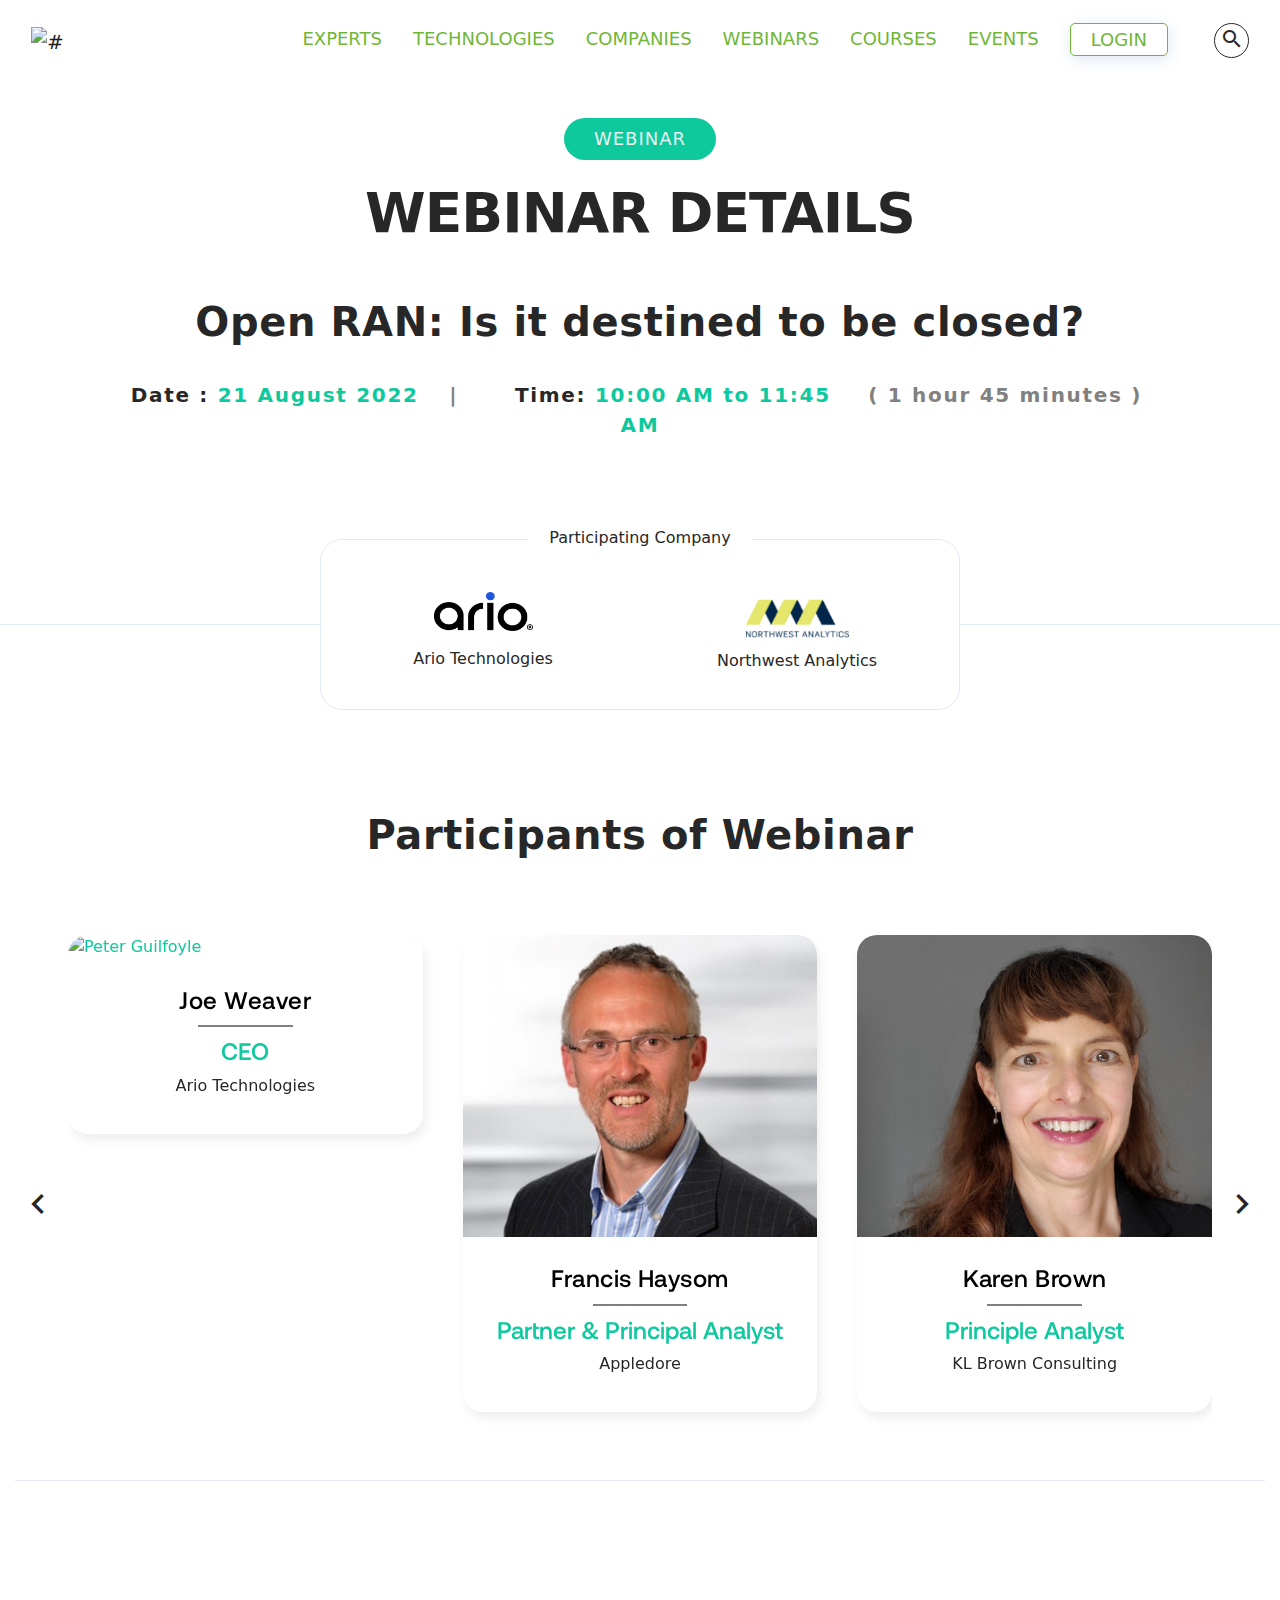
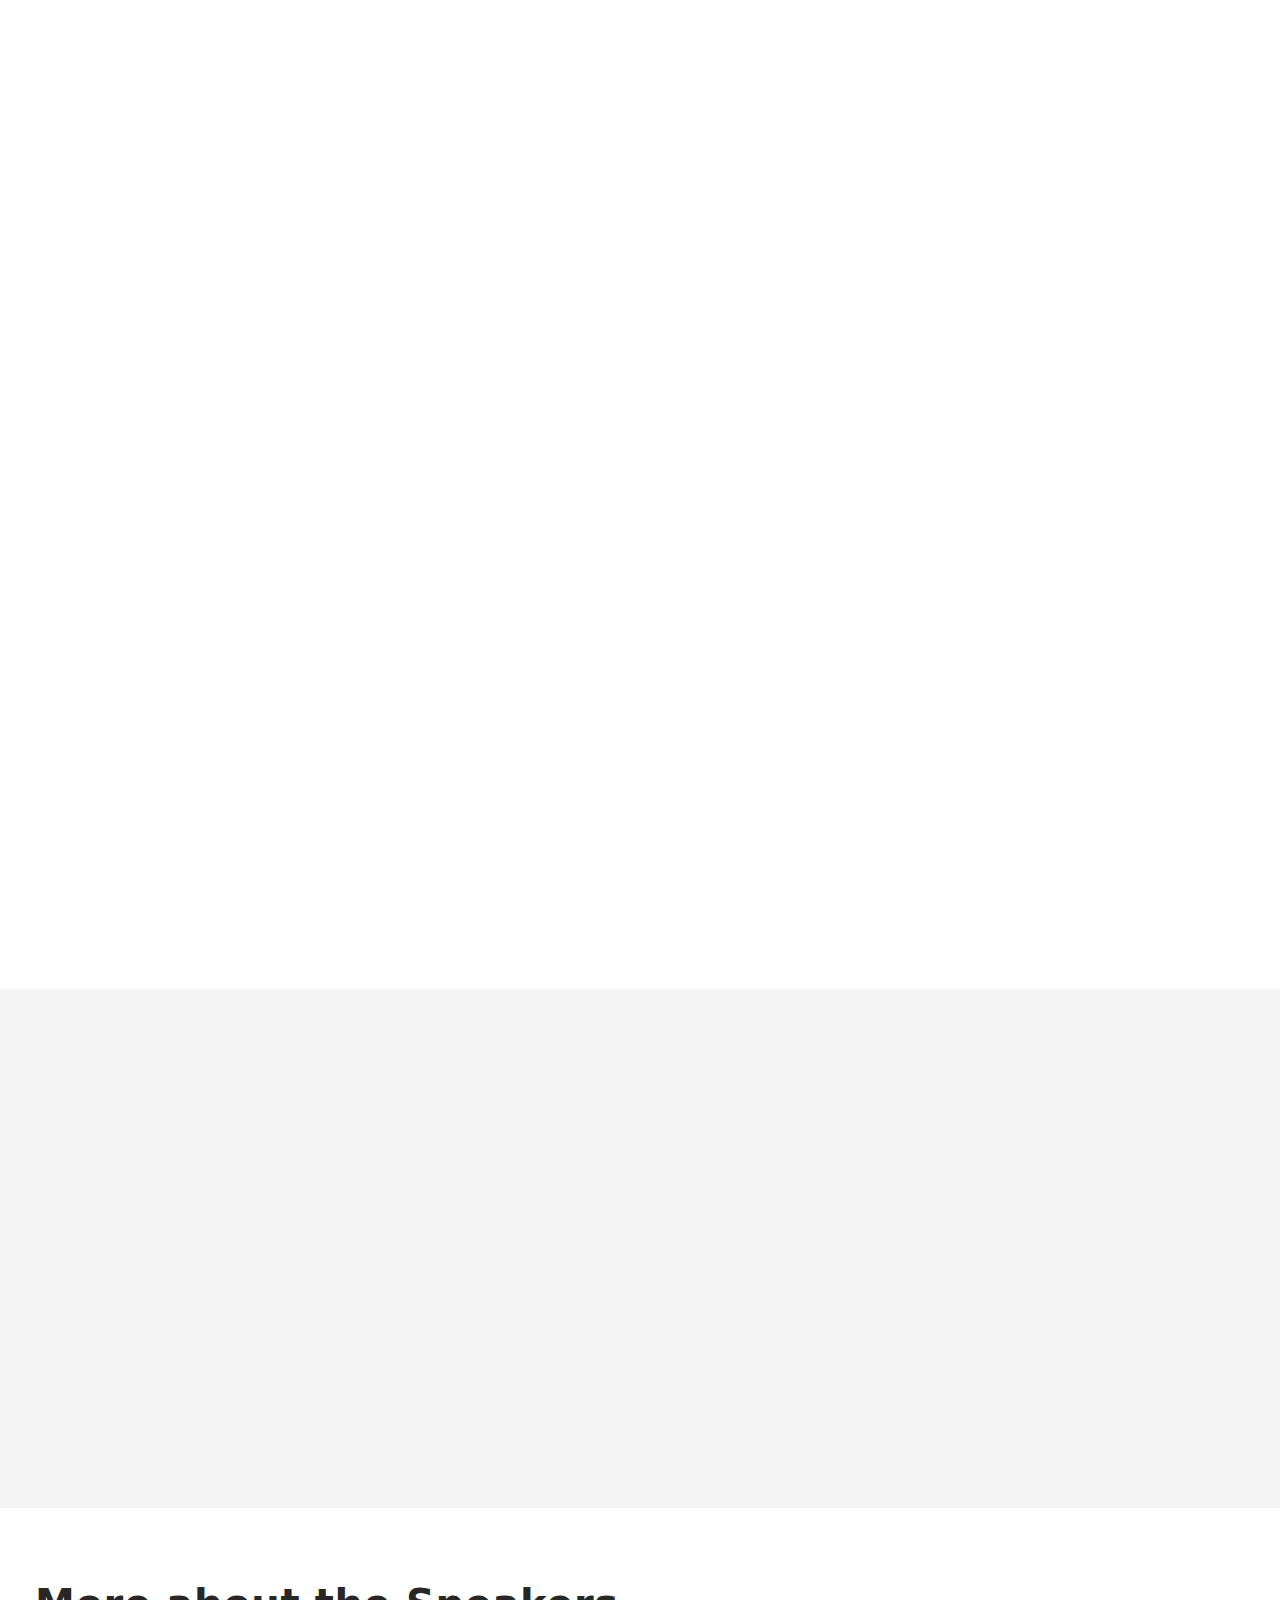
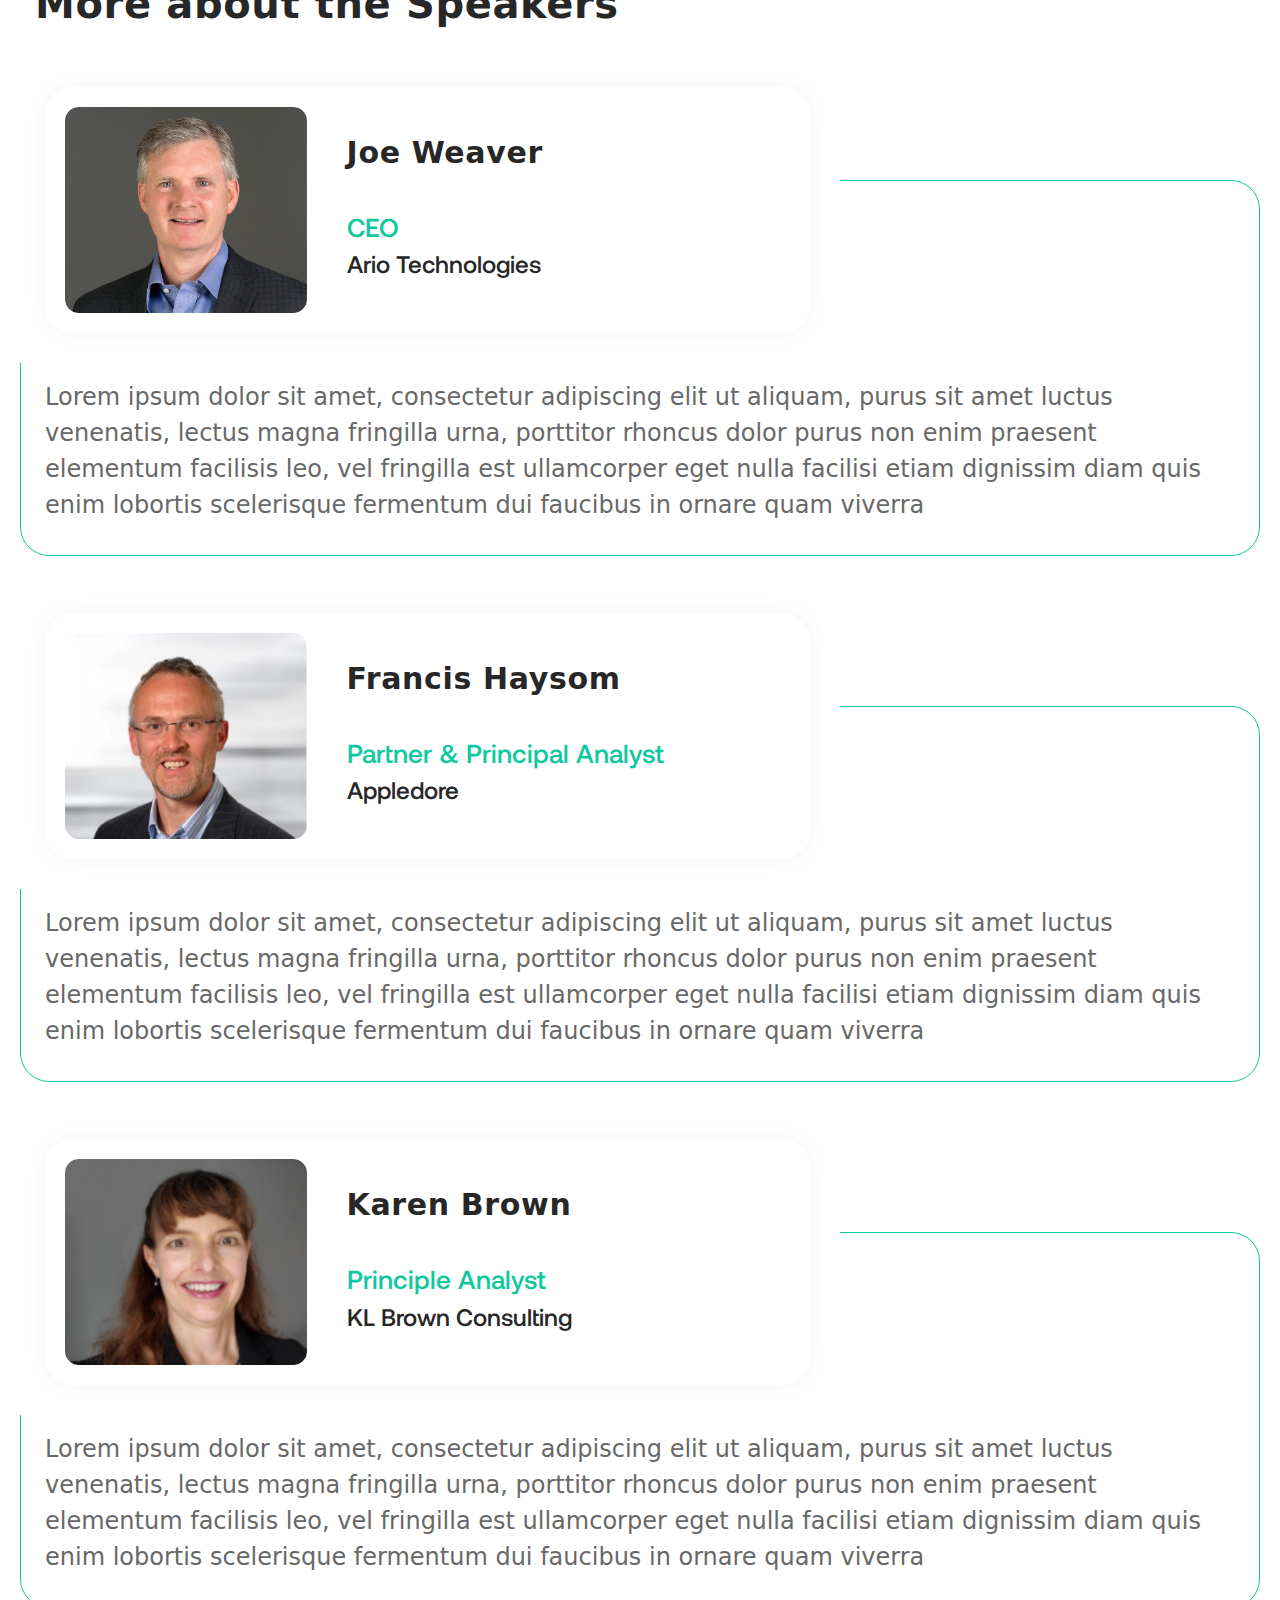
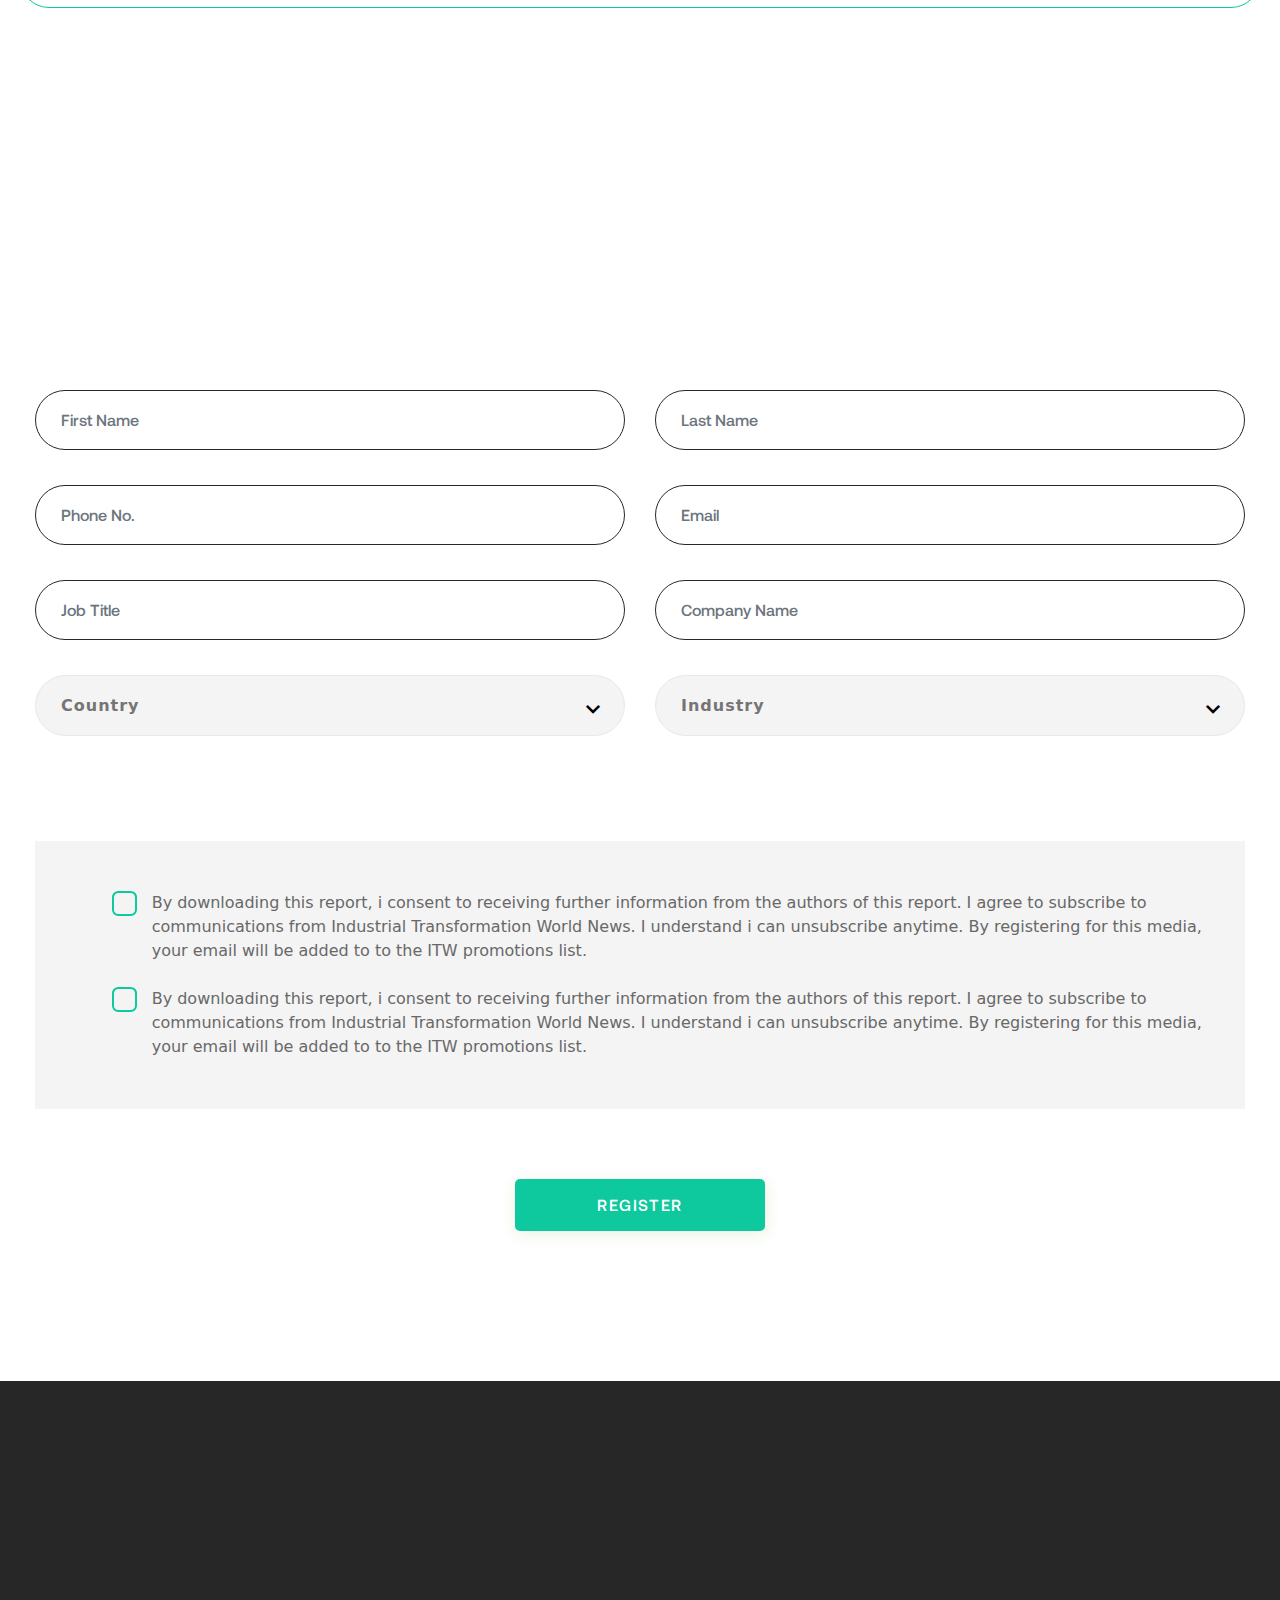
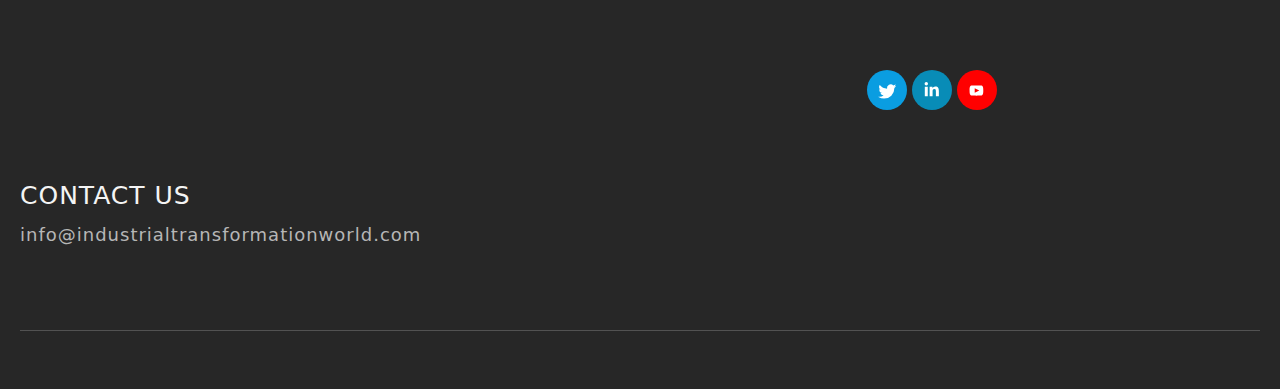
==== index.html @ 35599031 "updated" ====
<!DOCTYPE html>
<html lang="en">
<head>
    <meta charset="UTF-8">
    <title>Webinar Details</title>

    <meta name="viewport" content="width=device-width, initial-scale=1">
    <link href="https://fonts.googleapis.com/icon?family=Material+Icons" rel="stylesheet">

    <!--    CSS Files-->
    <link rel="stylesheet" href="vendorPopup/css/modal-video.min.css">
    <link rel="stylesheet" href="css/font-awesome.min.css">
    <link rel="stylesheet" href="css/material-design-iconic-font.min.css">
    <link rel="stylesheet" href="css/bootstrap.min.css">
    <link rel="stylesheet" href="css/animate.css">
    <link rel="stylesheet" href="css/lity.min.css">
    <link rel="stylesheet" href="css/owl.carousel.min.css">
    <link rel="stylesheet" href="css/owl.theme.default.min.css">
    <link rel="stylesheet" href="css/nice-select.css">
    <link rel="stylesheet" href="css/style-alternate-colors.css">
    <link rel="stylesheet" href="css/custom.css">
    <link rel="stylesheet" href="css/responsive.css">
    <link rel="stylesheet" href="css/extends.css">
    <link rel="icon" type="image/png" href="images/fav.png" sizes="32x32">
    <style type="text/css">
        /*ajax loading div*/
        .PleaseWaitDiv{background: #ffffff;color: #666666;position: fixed;height: 100%;width: 100%;z-index: 5000;top: 0;left: 0;float: left;text-align: center;opacity: .80;}
        .PleaseWaitDiv p{margin: 0;}
        .PleaseWaitDiv b{position: absolute; top: 50%; left: 0; width: 100%; text-align: center; display: inline-block; float: left; -webkit-transform: translateY(-50%); -moz-transform: translateY(-50%); -ms-transform: translateY(-50%); -o-transform: translateY(-50%); transform: translateY(-50%);}
        /*ajax loading div*/
    </style>

</head>
<div class="PleaseWaitDiv" style="display:none;">
    <b><p style="color: #000;">Please wait...</p></b>
</div>
<body style="font-family: 'Aeonik', 'system-ui'">
<section id="webinarHeader">
    <!--    Nav Bar   -->
    <nav class="navbar navbar-expand-xl navbar-light bg-light">
        <div class="container menu-container">
            <a class="navbar-brand" href="https://www.industrialtransformationworld.com/index">
                <img src="https://www.industrialtransformationworld.com/assets/images/logo-itw.svg" alt="#" class="img-fluid">
            </a>
            <button class="navbar-toggler" type="button" data-toggle="collapse" data-target="#navbarSupportedContent" aria-controls="navbarSupportedContent" aria-expanded="false" aria-label="Toggle navigation">
                <i class="material-icons" style="font-size: 65px;">menu</i>
            </button>
            <div class="collapse navbar-collapse" id="navbarSupportedContent">
                <ul class="navbar-nav ml-auto">
                    <li class="nav-item">
                        <a class="nav-link" href="https://www.industrialtransformationworld.com/experts">EXPERTS</a>
                    </li>
                    <li class="nav-item">
                        <a class="nav-link " href="https://www.industrialtransformationworld.com/software">TECHNOLOGIES</a>
                    </li>
                    <li class="nav-item">
                        <a class="nav-link" href="https://www.industrialtransformationworld.com/companies">COMPANIES</a>
                    </li>
                    <li class="nav-item">
                        <a class="nav-link" href="#">WEBINARS</a>
                    </li>
                    <li class="nav-item">
                        <a class="nav-link" href="#">MEDIA</a>
                    </li>
                    <li class="nav-item">
                        <a class="nav-link" href="#">COURSES</a>
                    </li>
                    <li class="nav-item">
                        <a class="nav-link" href="#">EVENTS</a>
                    </li>
                    <li class="nav-item nav-login-btn">
                        <a class="nav-link" href="#">Login</a>
                    </li>
                    <li class="nav-search-button">
                        <div class="dropdown dropdown-search">
                            <button type="button" id="menu-search-btn" data-toggle="dropdown" aria-haspopup="true" aria-expanded="false">
                                <i class="material-icons">search</i>
                            </button>
                            <div class="dropdown-menu" aria-labelledby="menu-search-btn">
                                <form>
                                    <input type="text" name="" placeholder="Search">
                                    <button type="submit">Search</button>
                                </form>
                            </div>
                        </div>
                    </li>
                </ul>
            </div>
        </div>
    </nav>

</section>

<!--Webinar Details-->
<section id="webinar">
    <div class="container">
        <div class="row pt-5 pb-3 justify-content-center">
            <div class="col-12 p-0">
                <!-- webinar-title section -->
                <div class="section-title pb-4 wow fadeInUp" data-wow-delay=".2s"
                     style="visibility: visible; animation-delay: 0.2s; animation-name: fadeInUp;">
                    <h5>Webinar</h5>
                    <h2>Webinar Details</h2>
                </div>
            </div>
        </div>
    </div>

    <!--Webinar Session details    -->
    <div class="webinar-session-details">
        <div class="col-12 p-0">
            <div class="section-title pb-4 wow fadeInUp" data-wow-delay=".2s" style="visibility: visible; animation-delay: 0.2s; animation-name: fadeInUp;">
                <h3>Open RAN: Is it destined to be closed?</h3>
                <div class="webinar-session">
                    <div class="row justify-content-center m-0">
                        <div class="col-lg-3 col-md-4 col-12 pr-md-2 text-lg-right">
                             <span>
                                Date : <span class="green-text">21 August 2022</span>
                             </span>
                        </div>

                        <div class="col-lg-4 col-md-4 col-12 p-0">
                            <span class="grey-text pr-lg-5 pr-3"> | </span>
                            <span>
                                Time: <span class="green-text">10:00 AM to 11:45 AM</span>
                            </span>
                        </div>

                        <div class="col-lg-3 col-md-4 col-12 p-0 text-lg-left">
                            <span class="grey-text col-12">( 1 hour 45 minutes )</span>
                        </div>
                    </div>

                </div>
            </div>
        </div>
    </div>

</section>

<!--    Participating Companies Carousel-->
<section id="participating-companies">
    <div class="p-0 m-0">
        <div class="col-12 p-0">
            <!-- webinar-details section -->
            <div class="pb-4 wow fadeInUp" data-wow-delay=".2s"
                 style="visibility: visible; animation-delay: 0.2s; animation-name: fadeInUp;">
                <div class="company-wrapper col-md-6 col-10 mx-auto">
                    <div class="text-center">
                        <div class="heading my-md-3 my-2  d-flex justify-content-center text-center">
                            <p>Participating Company</p>
                        </div>
                        <div class="row justify-content-center">
                            <div class="company-img col-md-6 col-12">
                                <img src="images/companies/ario.png" class="img-fluid" height="40" width="99"/>
                                <p class="pt-3">Ario Technologies</p>
                            </div>
                            <div class="company-img col-md-6 col-12">
                                <img src="images/companies/nwa.png" class="img-fluid" height="53" width="103"/>
                                <p class="pt-1">Northwest Analytics</p>
                            </div>
                        </div>
                    </div>
                </div>
            </div>
        </div>
    </div>
</section>


<!--Webinar Participants-->
<section class="featured-resources my-5 webinar-participants">
    <div class="container">
        <div class="">
            <div class="col-12">
                <!-- recommended-software-title section -->
                <div class="section-title wow fadeInUp" data-wow-delay=".2s" style="visibility: visible; animation-delay: 0.2s; animation-name: fadeInUp;">
                    <h3>Participants of Webinar</h3>
                </div>
            </div>
        </div>
        <div class="col-12 px-5">
            <div class="featured-companies-slider owl-carousel">
                <div>
                    <div class="participant-card">
                        <div class="featured-expert-image participant-image">
                            <a href="https://www.industrialtransformationworld.com/expert/peter-guilfoyle">
                                <img src="https://www.industrialtransformationworld.com/images/Experts/60904a0273d9329jO1620068866.png"
                                     alt="Peter Guilfoyle">
                            </a>
                        </div>
                        <div class="participant-info">
                            <a href="https://www.industrialtransformationworld.com/expert/peter-guilfoyle">
                                <h3>Joe Weaver</h3>
                                <div class="grey-line mx-auto"></div>
                                <h4 class="green-text">CEO</h4>
                            </a>
                            <p>Ario Technologies</p>
                        </div>
                    </div>
                </div>
                <div>
                    <div class="participant-card">
                        <div class="featured-expert-image participant-image">
                            <a href="https://www.industrialtransformationworld.com/expert/peter-guilfoyle">
                                <img src="images/webinar-participants/participant-2.png" class="img-fluid" height="460"
                                     width="540"/></a>
                        </div>
                        <div class="participant-info">
                            <a href="https://www.industrialtransformationworld.com/expert/peter-guilfoyle">
                                <h3>Francis Haysom</h3>
                                <div class="grey-line mx-auto"></div>
                                <h4 class="green-text">Partner & Principal Analyst</h4>
                            </a>
                            <p>Appledore</p>
                        </div>
                    </div>
                </div>
                <div>
                    <div class="participant-card">
                        <div class="featured-expert-image participant-image">
                            <a href="https://www.industrialtransformationworld.com/expert/peter-guilfoyle">
                                <img src="images/webinar-participants/participant-3.png" class="img-fluid" height="460"
                                     width="540"/>
                            </a>
                        </div>
                        <div class="participant-info">
                            <a href="https://www.industrialtransformationworld.com/expert/peter-guilfoyle">
                                <h3>Karen Brown</h3>
                                <div class="grey-line mx-auto"></div>
                                <h4 class="green-text">Principle Analyst</h4>
                            </a>
                            <p>KL Brown Consulting</p>
                        </div>
                    </div>
                </div>
                <div>
                    <div class="participant-card">
                        <div class="featured-expert-image participant-image">
                            <a href="https://www.industrialtransformationworld.com/expert/peter-guilfoyle">
                                <img src="https://www.industrialtransformationworld.com/images/Experts/60904a0273d9329jO1620068866.png"
                                     alt="Peter Guilfoyle">
                            </a>
                        </div>
                        <div class="participant-info">
                            <a href="https://www.industrialtransformationworld.com/expert/peter-guilfoyle">
                                <h3>Francis Haysom</h3>
                                <div class="grey-line mx-auto"></div>
                                <h4 class="green-text">Partner & Principal Analyst</h4>
                            </a>
                            <p>Appledore</p>
                        </div>
                    </div>
                </div>
            </div>
        </div>
        </div>
    </div>
    </div>
</section>

<div class="col-12">
    <div class="section-divider"></div>
</div>
<!--Briefing about Seminar-->
<section id="briefing" class="my-5">
    <div class="wow fadeInUp" data-wow-delay=".2s" style="visibility: visible; animation-delay: 0.2s; animation-name: fadeInUp;">
        <div class="col-11 mx-auto">
            <h3>Brief about the seminar</h3>

            <p style="padding-bottom: 10px;">Will open RAN create an expanded ecosystem of interchangeable RAN vendors,
                lowering costs and speeding innovation, or will it bring more complexity and cost, and lead to vendor-specific
                siloed implementations? Join Appledore principal analyst, Francis Haysom, and Spirent 5G strategic lead,
                Stephen Douglas, as they discuss and debate the future of open RAN and what can be done to ensure it
                fulfills its promise. This webinar explores the latest open RAN market trends and challenges, from the
                prospects for new market entrants to new techniques for reducing complexity with automated performance
                and multi-vendor interoperability testing.
            </p>

            <p style="padding-bottom: 10px;">The webinar will cover:</p>

            <ul>
                <li>The open RAN market opportunity and key trends</li>
                <li>The competition between traditional and new software-based commercial models</li>
                <li>The role of government in the nascent open RAN market</li>
                <li>Why timing synchronization is a potential stumbling block</li>
                <li>New continuous testing techniques to simplify multi-vendor complexity and ensure performance</li>
            </ul>

            <div class="content-video-modal podcast-video my-5">
                <div class="col-lg-5 col-md-9 col-12 mx-auto">
                    <div class="content-video wow fadeInUp nb-5" data-wow-delay=".4s"
                         style="visibility: visible; animation-delay: 0.4s; animation-name: fadeInUp;">
                        <a href="javascript:;" class="js-video-button" data-video-id="dnaQENt7Mk4">
                            <img src="images/webinar-images/Group%2066594.png" class="img-fluid" height="352" width="561"/>
                            <a class="preview-btn">Preview</a>
                            <div class="content-video-desc text-left">
                                <div class="row">
                                    <div class="col-10">
                                        <h2 class="m-0">Podcast On Supply Chain</h2>
                                    </div>
                                    <div class="col-2 d-flex align-items-center">
                                        <img src="images/companies/ario(2).png" height="29" width="68" class="img-fluid"/>
                                    </div>
                                </div>
                            </div>
                        </a>
                    </div>
                </div>
            </div>

            <p>
                Check out the podcast for yourself to see how we can help streamline your operations and boost your
                team’s<br> productivity.
            </p>
        </div>
    </div>
    </div>
</section>

<!--NWA Features-->
<section id="nwa-featuring" class="content-video-modal">
    <div class="col-md-7 col-11 mx-auto">
        <div class="content-video wow fadeInUp nb-5" data-wow-delay=".4s"
             style="visibility: visible; animation-delay: 0.4s; animation-name: fadeInUp;">
            <a href="javascript:;" class="js-video-button" data-video-id="dnaQENt7Mk4">
                <img src="images/webinar-participants/nwa.png" class="img-fluid" height="450" width="770"/>
                <!--                <img src="../images/video%20modal/nus-view.jpeg" class="img-fluid" height="393" width="939"/>-->
                <div class="video-play-btn-wrapper">
                    <i class="material-icons video-play-btn">play_circle_filled</i>
                </div>
                <div class="content-video-desc text-left">
                    <span>Article</span>
                    <h2 class="mb-0">Northwest Analytics featured Keynote at Paperless Lab Academy</h2>
                    <h4>Louis Halvorsen, CTO</h4>
                </div>
            </a>
        </div>
    </div>
</section>

<section id="about-speakers">
    <div class="container">
        <div class="col-12">
            <h3>More about the Speakers</h3>
        </div>
        <div class="speakers">
            <div class="speaker-detail">
                <div class="card-wrapper col-lg-8 col-md-10 col-12">
                    <div class="speaker-card col-12 mx-auto">
                        <div class="card-body">
                            <div class="row">
                                <img src="images/webinar-participants/participant-1.png" class="col-lg-4 col-md-6 col-12 p-0 img-fluid" height="178" width="209"/>
                                <div class="col-lg-8 col-md-6 col-12 d-flex justify-content-md-start justify-content-center align-items-center">
                                    <div class="speaker-info text-md-left text-center">
                                        <h3>Joe Weaver</h3>
                                        <span class="green-text"><h4>CEO</h4></span>
                                        <h5>Ario Technologies</h5>
                                    </div>
                                </div>
                            </div>
                        </div>
                    </div>
                </div>
                <p class="px-4 py-3">Lorem ipsum dolor sit amet, consectetur adipiscing elit ut aliquam, purus sit amet luctus
                    venenatis,
                    lectus magna fringilla urna, porttitor rhoncus dolor purus non enim praesent elementum facilisis
                    leo,
                    vel fringilla est ullamcorper eget nulla facilisi etiam dignissim diam quis enim lobortis
                    scelerisque
                    fermentum dui faucibus in ornare quam viverra
                </p>

            </div>
        </div>
        <div class="speakers">
            <div class="speaker-detail">
                <div class="card-wrapper col-md-8 col-12">
                    <div class="speaker-card col-12 mx-auto">
                        <div class="card-body">
                            <div class="row">
                                <img src="images/webinar-participants/participant22.png" class="col-lg-4 col-md-6 col-12 p-0 img-fluid" height="178" width="209"/>
                                <div class="col-lg-8 col-md-6 col-12 d-flex justify-content-md-start justify-content-center align-items-center">
                                    <div class="speaker-info text-md-left text-center">
                                        <h3>Francis Haysom</h3>
                                        <span class="green-text"><h4>Partner & Principal Analyst</h4></span>
                                        <h5>Appledore</h5>
                                    </div>
                                </div>
                            </div>
                        </div>
                    </div>
                </div>
                <p class="px-4 py-3">Lorem ipsum dolor sit amet, consectetur adipiscing elit ut aliquam, purus sit amet luctus
                    venenatis,
                    lectus magna fringilla urna, porttitor rhoncus dolor purus non enim praesent elementum facilisis
                    leo,
                    vel fringilla est ullamcorper eget nulla facilisi etiam dignissim diam quis enim lobortis
                    scelerisque
                    fermentum dui faucibus in ornare quam viverra
                </p>

            </div>
        </div>
        <div class="speakers">
            <div class="speaker-detail">
                <div class="card-wrapper col-md-8 col-12">
                    <div class="speaker-card col-12 mx-auto">
                        <div class="card-body">
                            <div class="row">
                                <img src="images/webinar-participants/participant33.png" class="col-lg-4 col-md-6 col-12 p-0 img-fluid"
                                     height="178" width="209"/>
                                <div class="col-lg-8 col-md-6 col-12 d-flex justify-content-md-start justify-content-center align-items-center">
                                    <div class="speaker-info text-md-left text-center">
                                        <h3>Karen Brown</h3>
                                        <span class="green-text"><h4>Principle Analyst</h4></span>
                                        <h5>KL Brown Consulting</h5>
                                    </div>
                                </div>
                            </div>
                        </div>
                    </div>
                </div>
                <p class="px-4 py-3">Lorem ipsum dolor sit amet, consectetur adipiscing elit ut aliquam, purus sit amet luctus
                    venenatis,
                    lectus magna fringilla urna, porttitor rhoncus dolor purus non enim praesent elementum facilisis
                    leo,
                    vel fringilla est ullamcorper eget nulla facilisi etiam dignissim diam quis enim lobortis
                    scelerisque
                    fermentum dui faucibus in ornare quam viverra
                </p>

            </div>
        </div>
    </div>
</section>


<section id="form">
    <div class="container">
        <div class="row justify-content-center">
            <div class="col-12">
                <!-- form section -->
                <div class="section-title pb-4 wow fadeInUp" data-wow-delay=".2s"
                     style="visibility: visible; animation-delay: 0.2s; animation-name: fadeInUp;">
                    <h5>Registration form</h5>
                    <h2>PLEASE FILL FORM TO ACCESS THE MEDIA</h2>
                </div>
            </div>
        </div>

        <form>

            <div class="col-12">
                <div class="row">
                    <div class="col-lg-6 col-md-6 col-12">
                        <input type="text" class="form-control" id="firstNameInput" placeholder="First Name">
                    </div>
                    <div class="col-lg-6 col-md-6 col-12">
                        <input type="text" class="form-control" id="lastNameInput" placeholder="Last Name">
                    </div>
                </div>
                <div class="row">
                    <div class="col-lg-6 col-md-6 col-12">
                        <input type="number" class="form-control" id="phoneInput" placeholder="Phone No.">
                    </div>
                    <div class="col-lg-6 col-md-6 col-12">
                        <input type="email" class="form-control" id="emailInput" placeholder="Email">
                    </div>
                </div>
                <div class="row">
                    <div class="col-lg-6 col-md-6 col-12">
                        <input type="text" class="form-control" id="jobInput" placeholder="Job Title">
                    </div>
                    <div class="col-lg-6 col-md-6 col-12">
                        <input type="text" class="form-control" id="companyInput" placeholder="Company Name">
                    </div>
                </div>
                <div class="row">
                    <div class="col-lg-6 col-md-6 col-12">
                        <div class="nice-select form-control" tabindex="0">
                            <span class="current">Country</span>
                            <ul class="list">
                                <li data-value="Country" class="option selected">Country</li>
                                <li data-value="2" class="option">2</li>
                                <li data-value="3" class="option">3</li>
                                <li data-value="4" class="option">4</li>
                                <li data-value="5" class="option">5</li>
                            </ul>
                        </div>
                    </div>
                    <div class="col-lg-6 col-md-6 col-12">
                        <select class="form-control" id="industrySelect">
                            <option>Industry</option>
                            <option>2</option>
                            <option>3</option>
                            <option>4</option>
                            <option>5</option>
                        </select>
                    </div>
                </div>
                <div class="">
                    <div class="checkboxes">
                        <div class="round px-md-3 px-5">
                            <div class="row">
                                <div class="col-1 p-0">
                                    <input type="checkbox" id="checkbox"/>
                                    <label for="checkbox"></label>
                                </div>
                                <div class="col-11">
                                    <span>
                                        By downloading this report, i consent to receiving further information from the authors of this report. I agree to subscribe to communications from Industrial Transformation World News. I understand i can unsubscribe anytime. By registering for this media, your email will be added to to the ITW promotions list.
                                    </span>
                                </div>
                            </div>
                        </div>

                        <br>

                        <div class="round px-md-3 px-5">
                            <div class="row">
                                <div class="col-1 p-0">
                                    <input type="checkbox" id="checkbox2"/>
                                    <label for="checkbox2"></label>
                                </div>
                                <div class="col-11">
                                    <span>
                                        By downloading this report, i consent to receiving further information from the authors of this report. I agree to subscribe to communications from Industrial Transformation World News. I understand i can unsubscribe anytime. By registering for this media, your email will be added to to the ITW promotions list.
                                    </span>
                                </div>
                            </div>
                        </div>

                    </div>
                </div>
                <div class="text-center">
                    <button class="register-btn">Register</button>
                </div>
            </div>

        </form>
    </div>
</section>

<!--Footer-->
<section id="footer">
    <div class="container">
        <div class="row">
            <div class="col-12 col-md-3">
                <div class="footer-info wow fadeInUp" data-wow-delay=".2s" style="visibility: visible; animation-delay: 0.2s; animation-name: fadeInUp;">
                    <img src="https://www.industrialtransformationworld.com/assets/images/footer-logo-alternate.png" alt="" class="mb-3">
                    <p>Connecting global manufacturing <br>in the digital age</p>
                </div>

            </div>
            <!--  footer-info -->
            <div class="col-12 col-md-5">
                <div class="footer-menu wow fadeInUp" data-wow-delay=".4s" style="visibility: visible; animation-delay: 0.4s; animation-name: fadeInUp;">
                    <h5>Quick Links</h5>
                    <div class="footer-menu-links">
                        <ul class="row">
                            <div class="col-md-6">
                                <li><a href="javascript:;">Home</a></li>
                                <li><a href="javascript:;">About us</a></li>
                                <li><a href="https://www.industrialtransformationworld.com/experts">Experts</a></li>
                                <li><a href="https://www.industrialtransformationworld.com/software">Technologies</a></li>
                                <li><a href="https://www.industrialtransformationworld.com/companies">Companies</a></li>
                            </div>
                            <div class="col-md-6">

                                <li><a href="javascript:;">Webinars</a></li>
                                <li><a href="javascript:;">Courses</a></li>
                                <li><a href="javascript:;">Events</a></li>
                                <li><a href="javascript:;">Media</a></li>


                            </div>
                        </ul>
                    </div>
                </div>
            </div>
            <!--  footer-menu -->
            <div class="col-12 col-md-4 order-2 order-md-0">
                <div class="footer-subscriber wow fadeInUp" data-wow-delay=".6s" style="visibility: visible; animation-delay: 0.6s; animation-name: fadeInUp;">
                    <h5>SUBSCRIBE</h5>
                    <span class="alert alert-success SuccessFader" style="display: none; float: left; width: 100%;"></span>
                    <span class="alert alert-danger FailureFader" style="display: none; float: left; width: 100%;"></span>
                    <form id="Subscribe" method="post" action="javascript:;" autocomplete="off" class="fullWidth">
                        <label>Email:</label>
                        <input type="email" name="email" id="subscriber" placeholder="Email" required="required">
                        <button type="submit">Submit</button>
                    </form>
                </div>
                <div class="pre-socials">
                    <ul>
                        <li class="in">
                            <a target="_blank" href="https://twitter.com/IndTranWorld">
                                <svg id="twittercol" xmlns="http://www.w3.org/2000/svg" width="70" height="70" viewBox="0 0 70 70">
                                    <circle id="Ellipse_2_copy" data-name="Ellipse 2 copy" class="cls-1" cx="35" cy="35" r="35">
                                    </circle>
                                    <path id="Forma_1" data-name="Forma 1" class="cls-2" d="M1479.96,4063.98a0.153,0.153,0,0,0-.18-0.04,12.208,12.208,0,0,1-2.91.87,6.294,6.294,0,0,0,2.27-3.15,0.157,0.157,0,0,0-.05-0.17,0.151,0.151,0,0,0-.17-0.01,12.717,12.717,0,0,1-3.87,1.48,6.439,6.439,0,0,0-10.98,5.68,17.844,17.844,0,0,1-12.66-6.44,0.176,0.176,0,0,0-.13-0.06,0.222,0.222,0,0,0-.13.08,6.358,6.358,0,0,0,1.56,8.21,6.316,6.316,0,0,1-2.25-.72,0.136,0.136,0,0,0-.15,0,0.13,0.13,0,0,0-.08.12v0.09a6.416,6.416,0,0,0,4.53,6.1,6.411,6.411,0,0,1-2.14-.03,0.128,0.128,0,0,0-.14.05,0.142,0.142,0,0,0-.04.14,6.427,6.427,0,0,0,5.6,4.41,12.425,12.425,0,0,1-7.39,2.39,12.248,12.248,0,0,1-1.48-.09,0.168,0.168,0,0,0-.16.1,0.144,0.144,0,0,0,.06.18,18.121,18.121,0,0,0,9.73,2.83,17.805,17.805,0,0,0,18.07-17.89c0-.24,0-0.49-0.01-0.73a12.7,12.7,0,0,0,3.11-3.22A0.137,0.137,0,0,0,1479.96,4063.98Z" transform="translate(-1429 -4036)"></path>
                                </svg>
                            </a>
                        </li>
                        <li class="tw">
                            <a target="_blank" href="https://www.linkedin.com/company/industrialtransformationworld">
                                <svg id="incol" xmlns="http://www.w3.org/2000/svg" width="70" height="70" viewBox="0 0 70 70">
                                    <circle id="Ellipse_2_copy_2" data-name="Ellipse 2 copy 2" class="cls-1" cx="35" cy="35" r="35">
                                    </circle>
                                    <path id="Forma_1" data-name="Forma 1" class="cls-2" d="M1538,4057a3.01,3.01,0,1,0,3.01,3.01A3,3,0,0,0,1538,4057Zm-2.59,8.3h5.18V4082h-5.18v-16.7Zm18.37-.41a5.438,5.438,0,0,0-4.9,2.69h-0.07v-2.28h-4.97V4082h5.18v-8.26c0-2.18.41-4.29,3.11-4.29,2.66,0,2.69,2.49,2.69,4.43V4082H1560v-9.16C1560,4068.34,1559.03,4064.89,1553.78,4064.89Z" transform="translate(-1513 -4036)"></path>
                                </svg>
                            </a>
                        </li>
                        <li class="yt">
                            <a target="_blank" href="https://www.youtube.com/IndustrialTransformationWorld">
                                <svg id="incol" xmlns="http://www.w3.org/2000/svg" width="70" height="70" viewBox="0 0 70 70">
                                    <circle id="Ellipse_2_copy_2" data-name="Ellipse 2 copy 2" class="cls-1" cx="35" cy="35" r="35">
                                    </circle>
                                    <path id="Forma_1" data-name="Forma 1" class="cls-2" d="M19.615 3.184c-3.604-.246-11.631-.245-15.23 0-3.897.266-4.356 2.62-4.385 8.816.029 6.185.484 8.549 4.385 8.816 3.6.245 11.626.246 15.23 0 3.897-.266 4.356-2.62 4.385-8.816-.029-6.185-.484-8.549-4.385-8.816zm-10.615 12.816v-8l8 3.993-8 4.007z" transform="translate(22 24)"></path>
                                </svg>
                            </a>
                        </li>
                    </ul>
                </div>
            </div>
            <div class="contact-us col-12 py-3 pt-lg-5">
                <h5>Contact us</h5>
                <a href="mainto:info@industrialtransformationworld.com">info@industrialtransformationworld.com</a>
            </div>
            <!--  footer-subscriber form -->
        </div>

        <!-- /.contact-us -->
        <!--  footer-copyright -->
        <div class="row">
            <div class="col-12">
                <div class="footer-copyright">
                    <div class="footer-copyright-left wow fadeInLeft" data-wow-delay=".2s" style="visibility: visible; animation-delay: 0.2s; animation-name: fadeInLeft;">
                        <a href="javascript:;">Privacy Policy</a>
                        <a href="javascript:;">Terms &amp; Conditions</a>
                    </div>
                    <div class="footer-copyright-right wow fadeInRight" data-wow-delay=".4s" style="visibility: visible; animation-delay: 0.4s; animation-name: fadeInRight;">
                        <p>All Rights Reserved Industrial Transformation World Ltd.</p>
                    </div>
                </div>
            </div>
        </div>
    </div>
</section>

<script src="js/jquery.min.js"></script>
<script src="js/popper.min.js"></script>
<script src="js/bootstrap.min.js"></script>
<script src="js/lity.min.js"></script>
<script src="js/owl.carousel.min.js"></script>
<script src="js/wow.min.js"></script>
<script src="js/jquery.nice-select.min.js"></script>
<script src="js/main.js"></script>
<!-- Video popup -->
<script src="vendorPopup/js/jquery-modal-video.min.js"></script>

<script>
    $(".js-video-button").modalVideo({
        youtube:{
            controls:0,
            nocookie: true,
            autoplay: 1
        }
    });
</script>


<div class="modal fade" id="expert-details-modal" tabindex="-1" role="dialog" aria-labelledby="expert-details-modalLabel" aria-hidden="true">
    <div class="modal-dialog modal-dialog-centered" role="document">
        <div class="modal-content">
            <div class="modal-header">
                <h5 class="modal-title" id="expert-details-modalLabel">
                    Ask a Question
                </h5>
                <button type="button" class="close-btn" data-dismiss="modal">
                <span class="material-icons">
                    close
                </span>
                </button>
            </div>
            <div class="modal-body">

                <!-- MODAL CONTENT -->
                <form id="AskAnQuestionForm" data-modalid="expert-details-modal" data-formid="AskAnQuestionForm" method="post" action="javascript:;" class="popup-form saveDataCapture"><input type="hidden" name="_token" value="yYzeZ06XJiyA3pn8gVQ8gVuXA0f93GWIPDXJB1bC">                    <p>Your Question:
                    <br><span id="AskCat"></span>
                    <br><span id="AskLookingfor"></span>
                </p>
                    <div class="row">
                        <input type="hidden" name="category">
                        <input type="hidden" name="looking_for">
                        <div class="col-md-12 mb-3">
                            <select  name="title">
                                <option value="Dr.">Dr.</option>
                                <option value="Mr.">Mr.</option>
                                <option value="Mrs.">Mrs.</option>
                                <option value="Ms.">Ms.</option>
                                <option value="Prof">Prof.</option>
                            </select>
                        </div>
                        <div class="col-md-6">
                            <input type="text" placeholder="First Name" name="first_name" required>
                        </div>
                        <div class="col-md-6">
                            <input type="text" placeholder="Last Name" name="last_name" required>
                        </div>
                        <div class="col-md-6">
                            <input type="text" placeholder="Job title" name="job_title">
                        </div>
                        <div class="col-md-6">
                            <input type="text" placeholder="Company" name="company_name" required>
                        </div>
                        <div class="col-md-6">
                            <input type="email" placeholder="E-mail" name="email">
                        </div>
                        <div class="col-md-6">
                            <input type="number" placeholder="Telephone" name="telephone">
                        </div>

                        <div class="col-md-12">
                            <label class="checkbox-wrap mb-3">
                                <input type="checkbox" required>
                                <span class="check"></span>
                                <span class="text">By providing my details I agree with the terms and conditions of Industrial Transformation World. </span>
                            </label>
                        </div>
                        <div class="col-md-12">
                            <button type="submit">
                                Submit
                            </button>
                        </div>
                    </div>
                </form>
                <!-- MODAL CONTENT -->
            </div>
        </div>
    </div>
</div>
<div class="modal fade" id="joinNetworkModal" tabindex="-1" role="dialog" aria-labelledby="exampleModalLabel" aria-hidden="true">
    <div class="modal-dialog modal-dialog-centered" role="document">
        <div class="modal-content">
            <div class="modal-header">
                <h4  id="exampleModalLabel">
                    JOIN OUR GLOBAL INDUSTRIAL TRANSFORMATION WORLD NETWORK
                </h4>
                <button type="button" class="close-btn" data-dismiss="modal">
                <span class="material-icons">
                    close
                </span>
                </button>
            </div>
            <div class="modal-body">
                <!-- MODAL CONTENT -->
                <form id="JoinNetworkForm" data-modalid="joinNetworkModal" data-formid="JoinNetworkForm" method="post" action="javascript:;" class="popup-form saveDataCapture"><input type="hidden" name="_token" value="yYzeZ06XJiyA3pn8gVQ8gVuXA0f93GWIPDXJB1bC">                    <div class="row">
                    <input type="hidden" name="type" value="join_network">
                    <div class="col-md-12 mb-3">
                        <select  name="title">
                            <option value="Dr.">Dr.</option>
                            <option value="Mr.">Mr.</option>
                            <option value="Mrs.">Mrs.</option>
                            <option value="Ms.">Ms.</option>
                            <option value="Prof">Prof.</option>
                        </select>
                    </div>
                    <div class="col-md-6">
                        <input type="text" placeholder="First Name" name="first_name" required>
                    </div>
                    <div class="col-md-6">
                        <input type="text" placeholder="Last Name" name="last_name" required>
                    </div>
                    <div class="col-md-6">
                        <input type="text" placeholder="Job title" name="job_title">
                    </div>
                    <div class="col-md-6">
                        <input type="text" placeholder="Company" name="company_name" required>
                    </div>
                    <div class="col-md-6">
                        <input type="email" placeholder="E-mail" name="email">
                    </div>
                    <div class="col-md-6">
                        <input type="number" placeholder="Telephone" name="telephone">
                    </div>

                    <div class="col-md-12">
                        <label class="checkbox-wrap mb-3">
                            <input type="checkbox" required>
                            <span class="check"></span>
                            <span class="text">By providing my details I agree with the terms and conditions of Industrial Transformation World. </span>
                        </label>
                    </div>
                    <div class="col-md-12">
                        <button type="submit">
                            Submit
                        </button>
                    </div>
                </div>
                </form>
                <!-- MODAL CONTENT -->
            </div>
        </div>
    </div>
</div>
<div class="modal fade" id="modal-free-trial" tabindex="-1" role="dialog" aria-labelledby="modal-free-trialLabel" aria-hidden="true">
    <div class="modal-dialog modal-dialog-centered" role="document">
        <div class="modal-content">
            <div class="modal-header">
                <button type="button" class="close-btn" data-dismiss="modal">
                <span class="material-icons">
                    close
                </span>
                </button>
            </div>
            <div class="modal-body">
                <!-- MODAL CONTENT -->
                <form id="FreeTrialModal" data-modalid="modal-free-trial" data-formid="FreeTrialModal" method="post" action="javascript:;" class="popup-form saveDataCapture"><input type="hidden" name="_token" value="yYzeZ06XJiyA3pn8gVQ8gVuXA0f93GWIPDXJB1bC">                    <div class="row">
                    <input type="hidden" name="type" value="free_trial">
                    <div class="col-md-12 mb-3">
                        <select  name="title">
                            <option value="Dr.">Dr.</option>
                            <option value="Mr.">Mr.</option>
                            <option value="Mrs.">Mrs.</option>
                            <option value="Ms.">Ms.</option>
                            <option value="Prof">Prof.</option>
                        </select>
                    </div>
                    <div class="col-md-6">
                        <input type="text" placeholder="First Name" name="first_name" required>
                    </div>
                    <div class="col-md-6">
                        <input type="text" placeholder="Last Name" name="last_name" required>
                    </div>
                    <div class="col-md-6">
                        <input type="text" placeholder="Job title" name="job_title">
                    </div>
                    <div class="col-md-6">
                        <input type="text" placeholder="Company" name="company_name" required>
                    </div>
                    <div class="col-md-6">
                        <input type="email" placeholder="E-mail" name="email">
                    </div>
                    <div class="col-md-6">
                        <input type="number" placeholder="Telephone" name="telephone">
                    </div>
                    <div class="col-md-12">
                        <label class="checkbox-wrap mb-3">
                            <input type="checkbox" required>
                            <span class="check"></span>
                            <span class="text">By providing my details I agree with the terms and conditions of Industrial Transformation World. </span>
                        </label>
                    </div>
                    <div class="col-md-12">
                        <button type="submit">
                            Submit
                        </button>
                    </div>
                </div>
                </form>
                <!-- MODAL CONTENT -->
            </div>
        </div>
    </div>
</div>
<div class="modal fade" id="expert-join-now-modal" tabindex="-1" role="dialog" aria-labelledby="expert-join-now-modalLabel" aria-hidden="true">
    <div class="modal-dialog modal-dialog-centered" role="document">
        <div class="modal-content">
            <div class="modal-header">
                <h4>
                    JOIN OUR GLOBAL INDUSTRIAL TRANSFORMATION WORLD NETWORK
                </h4>
                <button type="button" class="close-btn" data-dismiss="modal">
                <span class="material-icons">
                    close
                </span>
                </button>
            </div>
            <div class="modal-body">
                <!-- MODAL CONTENT -->
                <form id="ExpertJoinNow" data-modalid="expert-join-now-modal" data-formid="ExpertJoinNow" action="javascript:;" method="post" class="popup-form saveDataCapture"><input type="hidden" name="_token" value="yYzeZ06XJiyA3pn8gVQ8gVuXA0f93GWIPDXJB1bC">                    <div class="row">
                    <input type="hidden" name="type" value="expert_join_now">
                    <div class="col-md-12 mb-3">
                        <select  name="title">
                            <option value="Dr.">Dr.</option>
                            <option value="Mr.">Mr.</option>
                            <option value="Mrs.">Mrs.</option>
                            <option value="Ms.">Ms.</option>
                            <option value="Prof">Prof.</option>
                        </select>
                    </div>
                    <div class="col-md-6">
                        <input type="text" placeholder="First Name" name="first_name" required>
                    </div>
                    <div class="col-md-6">
                        <input type="text" placeholder="Last Name" name="last_name" required>
                    </div>
                    <div class="col-md-6">
                        <input type="text" placeholder="Job title" name="job_title">
                    </div>
                    <div class="col-md-6">
                        <input type="text" placeholder="Company" name="company_name" required>
                    </div>
                    <div class="col-md-6">
                        <input type="email" placeholder="E-mail" name="email">
                    </div>
                    <div class="col-md-6">
                        <input type="number" placeholder="Telephone" name="telephone">
                    </div>

                    <div class="col-md-12">
                        <label class="checkbox-wrap mb-3">
                            <input type="checkbox" required>
                            <span class="check"></span>
                            <span class="text">By providing my details I agree with the terms and conditions of Industrial Transformation World. </span>
                        </label>
                    </div>
                    <div class="col-md-12">
                        <button type="submit">
                            Submit
                        </button>
                    </div>
                </div>
                </form>
                <!-- MODAL CONTENT -->
            </div>
        </div>
    </div>
</div>
<script type="text/javascript">
    $(document).on('click','.openAskQuestion',function(){
        var cat = $('input[name="askquestion"]:checked').val();
        var iamlookingfor = $('[name=i_am_looking_for]').val();
        $('[name="category"]').val(cat);
        $('[name="looking_for"]').val(iamlookingfor);
        $('#AskCat').text(cat);
        $('#AskLookingfor').text(iamlookingfor);
        $('#expert-details-modal').modal('show');
    })

    $("#Subscribe").on("submit",function(){
        var email = $("#subscriber").val();
        var regex = /^([a-zA-Z0-9_.+-])+\@(([a-zA-Z0-9-])+\.)+([a-zA-Z0-9]{2,4})+$/;
        var resp= regex.test(email);
        if(resp ==false){
            $(".FailureFader").text('Please enter vaild Email address');
            $(".FailureFader").slideDown();
            setTimeout(function(){
                $(".FailureFader").slideUp();
            }, 1500);
            return false;
        }
        $("#Subscribebtn").prop('disabled', true);
        var formdata = $(this).serialize();
        $.ajax({
            url:'/add-subscriber',
            data : formdata,
            type : 'get',
            dataType : 'json',
            success:function(resp){
                $("#subscriber").val('');
                if(resp.status =="ok"){
                    $(".SuccessFader").text(resp.message);
                    $(".SuccessFader").slideDown();
                    setTimeout(function(){
                        $(".SuccessFader").slideUp();
                    }, 1500);
                }else{
                    $(".FailureFader").text(resp.message);
                    $(".FailureFader").slideDown();
                    setTimeout(function(){
                        $(".FailureFader").slideUp();
                    }, 1500);
                }
                $("#Subscribebtn").prop('disabled', false);
            },
            error:function(){}
        })
    });

    $(".saveDataCapture").on("submit",function(){
        var formid = $(this).data('formid');
        var modalid = $(this).data('modalid');
        var formdata = $('#'+formid).serialize();
        $('.PleaseWaitDiv').show();
        $.ajax({
            url:'/save-data-capture',
            data : formdata,
            type : 'get',
            success:function(){
                alert('Thank you for your information. We will contact you soon');
                $('#'+modalid).modal('hide');
                $('#'+formid).trigger("reset");
                $('.PleaseWaitDiv').hide();
            },
            error:function(){}
        })
    });
    $(document).on('click','.redirectAskExpert',function(){
        $('.ask-an-expert-toggle').slideToggle();
        var y = $(window).scrollTop()
        $(window).scrollTop(y+1700);
    });
</script>

</body>
</html>
---- vendorPopup/css/modal-video.min.css ----
@keyframes modal-video{from{opacity:0}to{opacity:1}}@keyframes modal-video-inner{from{transform:translate(0, 100px)}to{transform:translate(0, 0)}}.modal-video{position:fixed;top:0;left:0;width:100%;height:100%;background-color:rgba(0,0,0,0.5);z-index:1000000;cursor:pointer;opacity:1;animation-timing-function:ease-out;animation-duration:.3s;animation-name:modal-video;-webkit-transition:opacity .3s ease-out;-moz-transition:opacity .3s ease-out;-ms-transition:opacity .3s ease-out;-o-transition:opacity .3s ease-out;transition:opacity .3s ease-out}.modal-video-close{opacity:0}.modal-video-close .modal-video-movie-wrap{-webkit-transform:translate(0, 100px);-moz-transform:translate(0, 100px);-ms-transform:translate(0, 100px);-o-transform:translate(0, 100px);transform:translate(0, 100px)}.modal-video-body{max-width:940px;width:100%;height:100%;margin:0 auto;display:table}.modal-video-inner{display:table-cell;vertical-align:middle;width:100%;height:100%}.modal-video-movie-wrap{width:100%;height:0;position:relative;padding-bottom:56.25%;background-color:#333;animation-timing-function:ease-out;animation-duration:.3s;animation-name:modal-video-inner;-webkit-transform:translate(0, 0);-moz-transform:translate(0, 0);-ms-transform:translate(0, 0);-o-transform:translate(0, 0);transform:translate(0, 0);-webkit-transition:-webkit-transform .3s ease-out;-moz-transition:-moz-transform .3s ease-out;-ms-transition:-ms-transform .3s ease-out;-o-transition:-o-transform .3s ease-out;transition:transform .3s ease-out}.modal-video-movie-wrap iframe{position:absolute;top:0;left:0;width:100%;height:100%}.modal-video-close-btn{position:absolute;z-index:2;top:-35px;right:-35px;display:inline-block;width:35px;height:35px;overflow:hidden;border:none;background:transparent}.modal-video-close-btn:before{transform:rotate(45deg)}.modal-video-close-btn:after{transform:rotate(-45deg)}.modal-video-close-btn:before,.modal-video-close-btn:after{content:'';position:absolute;height:2px;width:100%;top:50%;left:0;margin-top:-1px;background:#fff;border-radius:5px;margin-top:-6px}
---- css/material-design-iconic-font.min.css ----
@font-face{font-family:Material-Design-Iconic-Font;src:url(../fonts/Material-Design-Iconic-Font.woff2?v=2.2.0) format('woff2'),url(../fonts/Material-Design-Iconic-Font.woff?v=2.2.0) format('woff'),url(../fonts/Material-Design-Iconic-Font.ttf?v=2.2.0) format('truetype')}.zmdi{display:inline-block;font:normal normal normal 14px/1 'Material-Design-Iconic-Font';font-size:inherit;text-rendering:auto;-webkit-font-smoothing:antialiased;-moz-osx-font-smoothing:grayscale}.zmdi-hc-lg{font-size:1.33333333em;line-height:.75em;vertical-align:-15%}.zmdi-hc-2x{font-size:2em}.zmdi-hc-3x{font-size:3em}.zmdi-hc-4x{font-size:4em}.zmdi-hc-5x{font-size:5em}.zmdi-hc-fw{width:1.28571429em;text-align:center}.zmdi-hc-ul{padding-left:0;margin-left:2.14285714em;list-style-type:none}.zmdi-hc-ul>li{position:relative}.zmdi-hc-li{position:absolute;left:-2.14285714em;width:2.14285714em;top:.14285714em;text-align:center}.zmdi-hc-li.zmdi-hc-lg{left:-1.85714286em}.zmdi-hc-border{padding:.1em .25em;border:solid .1em #9e9e9e;border-radius:2px}.zmdi-hc-border-circle{padding:.1em .25em;border:solid .1em #9e9e9e;border-radius:50%}.zmdi.pull-left{float:left;margin-right:.15em}.zmdi.pull-right{float:right;margin-left:.15em}.zmdi-hc-spin{-webkit-animation:zmdi-spin 1.5s infinite linear;animation:zmdi-spin 1.5s infinite linear}.zmdi-hc-spin-reverse{-webkit-animation:zmdi-spin-reverse 1.5s infinite linear;animation:zmdi-spin-reverse 1.5s infinite linear}@-webkit-keyframes zmdi-spin{0%{-webkit-transform:rotate(0deg);transform:rotate(0deg)}100%{-webkit-transform:rotate(359deg);transform:rotate(359deg)}}@keyframes zmdi-spin{0%{-webkit-transform:rotate(0deg);transform:rotate(0deg)}100%{-webkit-transform:rotate(359deg);transform:rotate(359deg)}}@-webkit-keyframes zmdi-spin-reverse{0%{-webkit-transform:rotate(0deg);transform:rotate(0deg)}100%{-webkit-transform:rotate(-359deg);transform:rotate(-359deg)}}@keyframes zmdi-spin-reverse{0%{-webkit-transform:rotate(0deg);transform:rotate(0deg)}100%{-webkit-transform:rotate(-359deg);transform:rotate(-359deg)}}.zmdi-hc-rotate-90{-webkit-transform:rotate(90deg);-ms-transform:rotate(90deg);transform:rotate(90deg)}.zmdi-hc-rotate-180{-webkit-transform:rotate(180deg);-ms-transform:rotate(180deg);transform:rotate(180deg)}.zmdi-hc-rotate-270{-webkit-transform:rotate(270deg);-ms-transform:rotate(270deg);transform:rotate(270deg)}.zmdi-hc-flip-horizontal{-webkit-transform:scale(-1,1);-ms-transform:scale(-1,1);transform:scale(-1,1)}.zmdi-hc-flip-vertical{-webkit-transform:scale(1,-1);-ms-transform:scale(1,-1);transform:scale(1,-1)}.zmdi-hc-stack{position:relative;display:inline-block;width:2em;height:2em;line-height:2em;vertical-align:middle}.zmdi-hc-stack-1x,.zmdi-hc-stack-2x{position:absolute;left:0;width:100%;text-align:center}.zmdi-hc-stack-1x{line-height:inherit}.zmdi-hc-stack-2x{font-size:2em}.zmdi-hc-inverse{color:#fff}.zmdi-3d-rotation:before{content:'\f101'}.zmdi-airplane-off:before{content:'\f102'}.zmdi-airplane:before{content:'\f103'}.zmdi-album:before{content:'\f104'}.zmdi-archive:before{content:'\f105'}.zmdi-assignment-account:before{content:'\f106'}.zmdi-assignment-alert:before{content:'\f107'}.zmdi-assignment-check:before{content:'\f108'}.zmdi-assignment-o:before{content:'\f109'}.zmdi-assignment-return:before{content:'\f10a'}.zmdi-assignment-returned:before{content:'\f10b'}.zmdi-assignment:before{content:'\f10c'}.zmdi-attachment-alt:before{content:'\f10d'}.zmdi-attachment:before{content:'\f10e'}.zmdi-audio:before{content:'\f10f'}.zmdi-badge-check:before{content:'\f110'}.zmdi-balance-wallet:before{content:'\f111'}.zmdi-balance:before{content:'\f112'}.zmdi-battery-alert:before{content:'\f113'}.zmdi-battery-flash:before{content:'\f114'}.zmdi-battery-unknown:before{content:'\f115'}.zmdi-battery:before{content:'\f116'}.zmdi-bike:before{content:'\f117'}.zmdi-block-alt:before{content:'\f118'}.zmdi-block:before{content:'\f119'}.zmdi-boat:before{content:'\f11a'}.zmdi-book-image:before{content:'\f11b'}.zmdi-book:before{content:'\f11c'}.zmdi-bookmark-outline:before{content:'\f11d'}.zmdi-bookmark:before{content:'\f11e'}.zmdi-brush:before{content:'\f11f'}.zmdi-bug:before{content:'\f120'}.zmdi-bus:before{content:'\f121'}.zmdi-cake:before{content:'\f122'}.zmdi-car-taxi:before{content:'\f123'}.zmdi-car-wash:before{content:'\f124'}.zmdi-car:before{content:'\f125'}.zmdi-card-giftcard:before{content:'\f126'}.zmdi-card-membership:before{content:'\f127'}.zmdi-card-travel:before{content:'\f128'}.zmdi-card:before{content:'\f129'}.zmdi-case-check:before{content:'\f12a'}.zmdi-case-download:before{content:'\f12b'}.zmdi-case-play:before{content:'\f12c'}.zmdi-case:before{content:'\f12d'}.zmdi-cast-connected:before{content:'\f12e'}.zmdi-cast:before{content:'\f12f'}.zmdi-chart-donut:before{content:'\f130'}.zmdi-chart:before{content:'\f131'}.zmdi-city-alt:before{content:'\f132'}.zmdi-city:before{content:'\f133'}.zmdi-close-circle-o:before{content:'\f134'}.zmdi-close-circle:before{content:'\f135'}.zmdi-close:before{content:'\f136'}.zmdi-cocktail:before{content:'\f137'}.zmdi-code-setting:before{content:'\f138'}.zmdi-code-smartphone:before{content:'\f139'}.zmdi-code:before{content:'\f13a'}.zmdi-coffee:before{content:'\f13b'}.zmdi-collection-bookmark:before{content:'\f13c'}.zmdi-collection-case-play:before{content:'\f13d'}.zmdi-collection-folder-image:before{content:'\f13e'}.zmdi-collection-image-o:before{content:'\f13f'}.zmdi-collection-image:before{content:'\f140'}.zmdi-collection-item-1:before{content:'\f141'}.zmdi-collection-item-2:before{content:'\f142'}.zmdi-collection-item-3:before{content:'\f143'}.zmdi-collection-item-4:before{content:'\f144'}.zmdi-collection-item-5:before{content:'\f145'}.zmdi-collection-item-6:before{content:'\f146'}.zmdi-collection-item-7:before{content:'\f147'}.zmdi-collection-item-8:before{content:'\f148'}.zmdi-collection-item-9-plus:before{content:'\f149'}.zmdi-collection-item-9:before{content:'\f14a'}.zmdi-collection-item:before{content:'\f14b'}.zmdi-collection-music:before{content:'\f14c'}.zmdi-collection-pdf:before{content:'\f14d'}.zmdi-collection-plus:before{content:'\f14e'}.zmdi-collection-speaker:before{content:'\f14f'}.zmdi-collection-text:before{content:'\f150'}.zmdi-collection-video:before{content:'\f151'}.zmdi-compass:before{content:'\f152'}.zmdi-cutlery:before{content:'\f153'}.zmdi-delete:before{content:'\f154'}.zmdi-dialpad:before{content:'\f155'}.zmdi-dns:before{content:'\f156'}.zmdi-drink:before{content:'\f157'}.zmdi-edit:before{content:'\f158'}.zmdi-email-open:before{content:'\f159'}.zmdi-email:before{content:'\f15a'}.zmdi-eye-off:before{content:'\f15b'}.zmdi-eye:before{content:'\f15c'}.zmdi-eyedropper:before{content:'\f15d'}.zmdi-favorite-outline:before{content:'\f15e'}.zmdi-favorite:before{content:'\f15f'}.zmdi-filter-list:before{content:'\f160'}.zmdi-fire:before{content:'\f161'}.zmdi-flag:before{content:'\f162'}.zmdi-flare:before{content:'\f163'}.zmdi-flash-auto:before{content:'\f164'}.zmdi-flash-off:before{content:'\f165'}.zmdi-flash:before{content:'\f166'}.zmdi-flip:before{content:'\f167'}.zmdi-flower-alt:before{content:'\f168'}.zmdi-flower:before{content:'\f169'}.zmdi-font:before{content:'\f16a'}.zmdi-fullscreen-alt:before{content:'\f16b'}.zmdi-fullscreen-exit:before{content:'\f16c'}.zmdi-fullscreen:before{content:'\f16d'}.zmdi-functions:before{content:'\f16e'}.zmdi-gas-station:before{content:'\f16f'}.zmdi-gesture:before{content:'\f170'}.zmdi-globe-alt:before{content:'\f171'}.zmdi-globe-lock:before{content:'\f172'}.zmdi-globe:before{content:'\f173'}.zmdi-graduation-cap:before{content:'\f174'}.zmdi-home:before{content:'\f175'}.zmdi-hospital-alt:before{content:'\f176'}.zmdi-hospital:before{content:'\f177'}.zmdi-hotel:before{content:'\f178'}.zmdi-hourglass-alt:before{content:'\f179'}.zmdi-hourglass-outline:before{content:'\f17a'}.zmdi-hourglass:before{content:'\f17b'}.zmdi-http:before{content:'\f17c'}.zmdi-image-alt:before{content:'\f17d'}.zmdi-image-o:before{content:'\f17e'}.zmdi-image:before{content:'\f17f'}.zmdi-inbox:before{content:'\f180'}.zmdi-invert-colors-off:before{content:'\f181'}.zmdi-invert-colors:before{content:'\f182'}.zmdi-key:before{content:'\f183'}.zmdi-label-alt-outline:before{content:'\f184'}.zmdi-label-alt:before{content:'\f185'}.zmdi-label-heart:before{content:'\f186'}.zmdi-label:before{content:'\f187'}.zmdi-labels:before{content:'\f188'}.zmdi-lamp:before{content:'\f189'}.zmdi-landscape:before{content:'\f18a'}.zmdi-layers-off:before{content:'\f18b'}.zmdi-layers:before{content:'\f18c'}.zmdi-library:before{content:'\f18d'}.zmdi-link:before{content:'\f18e'}.zmdi-lock-open:before{content:'\f18f'}.zmdi-lock-outline:before{content:'\f190'}.zmdi-lock:before{content:'\f191'}.zmdi-mail-reply-all:before{content:'\f192'}.zmdi-mail-reply:before{content:'\f193'}.zmdi-mail-send:before{content:'\f194'}.zmdi-mall:before{content:'\f195'}.zmdi-map:before{content:'\f196'}.zmdi-menu:before{content:'\f197'}.zmdi-money-box:before{content:'\f198'}.zmdi-money-off:before{content:'\f199'}.zmdi-money:before{content:'\f19a'}.zmdi-more-vert:before{content:'\f19b'}.zmdi-more:before{content:'\f19c'}.zmdi-movie-alt:before{content:'\f19d'}.zmdi-movie:before{content:'\f19e'}.zmdi-nature-people:before{content:'\f19f'}.zmdi-nature:before{content:'\f1a0'}.zmdi-navigation:before{content:'\f1a1'}.zmdi-open-in-browser:before{content:'\f1a2'}.zmdi-open-in-new:before{content:'\f1a3'}.zmdi-palette:before{content:'\f1a4'}.zmdi-parking:before{content:'\f1a5'}.zmdi-pin-account:before{content:'\f1a6'}.zmdi-pin-assistant:before{content:'\f1a7'}.zmdi-pin-drop:before{content:'\f1a8'}.zmdi-pin-help:before{content:'\f1a9'}.zmdi-pin-off:before{content:'\f1aa'}.zmdi-pin:before{content:'\f1ab'}.zmdi-pizza:before{content:'\f1ac'}.zmdi-plaster:before{content:'\f1ad'}.zmdi-power-setting:before{content:'\f1ae'}.zmdi-power:before{content:'\f1af'}.zmdi-print:before{content:'\f1b0'}.zmdi-puzzle-piece:before{content:'\f1b1'}.zmdi-quote:before{content:'\f1b2'}.zmdi-railway:before{content:'\f1b3'}.zmdi-receipt:before{content:'\f1b4'}.zmdi-refresh-alt:before{content:'\f1b5'}.zmdi-refresh-sync-alert:before{content:'\f1b6'}.zmdi-refresh-sync-off:before{content:'\f1b7'}.zmdi-refresh-sync:before{content:'\f1b8'}.zmdi-refresh:before{content:'\f1b9'}.zmdi-roller:before{content:'\f1ba'}.zmdi-ruler:before{content:'\f1bb'}.zmdi-scissors:before{content:'\f1bc'}.zmdi-screen-rotation-lock:before{content:'\f1bd'}.zmdi-screen-rotation:before{content:'\f1be'}.zmdi-search-for:before{content:'\f1bf'}.zmdi-search-in-file:before{content:'\f1c0'}.zmdi-search-in-page:before{content:'\f1c1'}.zmdi-search-replace:before{content:'\f1c2'}.zmdi-search:before{content:'\f1c3'}.zmdi-seat:before{content:'\f1c4'}.zmdi-settings-square:before{content:'\f1c5'}.zmdi-settings:before{content:'\f1c6'}.zmdi-shield-check:before{content:'\f1c7'}.zmdi-shield-security:before{content:'\f1c8'}.zmdi-shopping-basket:before{content:'\f1c9'}.zmdi-shopping-cart-plus:before{content:'\f1ca'}.zmdi-shopping-cart:before{content:'\f1cb'}.zmdi-sign-in:before{content:'\f1cc'}.zmdi-sort-amount-asc:before{content:'\f1cd'}.zmdi-sort-amount-desc:before{content:'\f1ce'}.zmdi-sort-asc:before{content:'\f1cf'}.zmdi-sort-desc:before{content:'\f1d0'}.zmdi-spellcheck:before{content:'\f1d1'}.zmdi-storage:before{content:'\f1d2'}.zmdi-store-24:before{content:'\f1d3'}.zmdi-store:before{content:'\f1d4'}.zmdi-subway:before{content:'\f1d5'}.zmdi-sun:before{content:'\f1d6'}.zmdi-tab-unselected:before{content:'\f1d7'}.zmdi-tab:before{content:'\f1d8'}.zmdi-tag-close:before{content:'\f1d9'}.zmdi-tag-more:before{content:'\f1da'}.zmdi-tag:before{content:'\f1db'}.zmdi-thumb-down:before{content:'\f1dc'}.zmdi-thumb-up-down:before{content:'\f1dd'}.zmdi-thumb-up:before{content:'\f1de'}.zmdi-ticket-star:before{content:'\f1df'}.zmdi-toll:before{content:'\f1e0'}.zmdi-toys:before{content:'\f1e1'}.zmdi-traffic:before{content:'\f1e2'}.zmdi-translate:before{content:'\f1e3'}.zmdi-triangle-down:before{content:'\f1e4'}.zmdi-triangle-up:before{content:'\f1e5'}.zmdi-truck:before{content:'\f1e6'}.zmdi-turning-sign:before{content:'\f1e7'}.zmdi-wallpaper:before{content:'\f1e8'}.zmdi-washing-machine:before{content:'\f1e9'}.zmdi-window-maximize:before{content:'\f1ea'}.zmdi-window-minimize:before{content:'\f1eb'}.zmdi-window-restore:before{content:'\f1ec'}.zmdi-wrench:before{content:'\f1ed'}.zmdi-zoom-in:before{content:'\f1ee'}.zmdi-zoom-out:before{content:'\f1ef'}.zmdi-alert-circle-o:before{content:'\f1f0'}.zmdi-alert-circle:before{content:'\f1f1'}.zmdi-alert-octagon:before{content:'\f1f2'}.zmdi-alert-polygon:before{content:'\f1f3'}.zmdi-alert-triangle:before{content:'\f1f4'}.zmdi-help-outline:before{content:'\f1f5'}.zmdi-help:before{content:'\f1f6'}.zmdi-info-outline:before{content:'\f1f7'}.zmdi-info:before{content:'\f1f8'}.zmdi-notifications-active:before{content:'\f1f9'}.zmdi-notifications-add:before{content:'\f1fa'}.zmdi-notifications-none:before{content:'\f1fb'}.zmdi-notifications-off:before{content:'\f1fc'}.zmdi-notifications-paused:before{content:'\f1fd'}.zmdi-notifications:before{content:'\f1fe'}.zmdi-account-add:before{content:'\f1ff'}.zmdi-account-box-mail:before{content:'\f200'}.zmdi-account-box-o:before{content:'\f201'}.zmdi-account-box-phone:before{content:'\f202'}.zmdi-account-box:before{content:'\f203'}.zmdi-account-calendar:before{content:'\f204'}.zmdi-account-circle:before{content:'\f205'}.zmdi-account-o:before{content:'\f206'}.zmdi-account:before{content:'\f207'}.zmdi-accounts-add:before{content:'\f208'}.zmdi-accounts-alt:before{content:'\f209'}.zmdi-accounts-list-alt:before{content:'\f20a'}.zmdi-accounts-list:before{content:'\f20b'}.zmdi-accounts-outline:before{content:'\f20c'}.zmdi-accounts:before{content:'\f20d'}.zmdi-face:before{content:'\f20e'}.zmdi-female:before{content:'\f20f'}.zmdi-male-alt:before{content:'\f210'}.zmdi-male-female:before{content:'\f211'}.zmdi-male:before{content:'\f212'}.zmdi-mood-bad:before{content:'\f213'}.zmdi-mood:before{content:'\f214'}.zmdi-run:before{content:'\f215'}.zmdi-walk:before{content:'\f216'}.zmdi-cloud-box:before{content:'\f217'}.zmdi-cloud-circle:before{content:'\f218'}.zmdi-cloud-done:before{content:'\f219'}.zmdi-cloud-download:before{content:'\f21a'}.zmdi-cloud-off:before{content:'\f21b'}.zmdi-cloud-outline-alt:before{content:'\f21c'}.zmdi-cloud-outline:before{content:'\f21d'}.zmdi-cloud-upload:before{content:'\f21e'}.zmdi-cloud:before{content:'\f21f'}.zmdi-download:before{content:'\f220'}.zmdi-file-plus:before{content:'\f221'}.zmdi-file-text:before{content:'\f222'}.zmdi-file:before{content:'\f223'}.zmdi-folder-outline:before{content:'\f224'}.zmdi-folder-person:before{content:'\f225'}.zmdi-folder-star-alt:before{content:'\f226'}.zmdi-folder-star:before{content:'\f227'}.zmdi-folder:before{content:'\f228'}.zmdi-gif:before{content:'\f229'}.zmdi-upload:before{content:'\f22a'}.zmdi-border-all:before{content:'\f22b'}.zmdi-border-bottom:before{content:'\f22c'}.zmdi-border-clear:before{content:'\f22d'}.zmdi-border-color:before{content:'\f22e'}.zmdi-border-horizontal:before{content:'\f22f'}.zmdi-border-inner:before{content:'\f230'}.zmdi-border-left:before{content:'\f231'}.zmdi-border-outer:before{content:'\f232'}.zmdi-border-right:before{content:'\f233'}.zmdi-border-style:before{content:'\f234'}.zmdi-border-top:before{content:'\f235'}.zmdi-border-vertical:before{content:'\f236'}.zmdi-copy:before{content:'\f237'}.zmdi-crop:before{content:'\f238'}.zmdi-format-align-center:before{content:'\f239'}.zmdi-format-align-justify:before{content:'\f23a'}.zmdi-format-align-left:before{content:'\f23b'}.zmdi-format-align-right:before{content:'\f23c'}.zmdi-format-bold:before{content:'\f23d'}.zmdi-format-clear-all:before{content:'\f23e'}.zmdi-format-clear:before{content:'\f23f'}.zmdi-format-color-fill:before{content:'\f240'}.zmdi-format-color-reset:before{content:'\f241'}.zmdi-format-color-text:before{content:'\f242'}.zmdi-format-indent-decrease:before{content:'\f243'}.zmdi-format-indent-increase:before{content:'\f244'}.zmdi-format-italic:before{content:'\f245'}.zmdi-format-line-spacing:before{content:'\f246'}.zmdi-format-list-bulleted:before{content:'\f247'}.zmdi-format-list-numbered:before{content:'\f248'}.zmdi-format-ltr:before{content:'\f249'}.zmdi-format-rtl:before{content:'\f24a'}.zmdi-format-size:before{content:'\f24b'}.zmdi-format-strikethrough-s:before{content:'\f24c'}.zmdi-format-strikethrough:before{content:'\f24d'}.zmdi-format-subject:before{content:'\f24e'}.zmdi-format-underlined:before{content:'\f24f'}.zmdi-format-valign-bottom:before{content:'\f250'}.zmdi-format-valign-center:before{content:'\f251'}.zmdi-format-valign-top:before{content:'\f252'}.zmdi-redo:before{content:'\f253'}.zmdi-select-all:before{content:'\f254'}.zmdi-space-bar:before{content:'\f255'}.zmdi-text-format:before{content:'\f256'}.zmdi-transform:before{content:'\f257'}.zmdi-undo:before{content:'\f258'}.zmdi-wrap-text:before{content:'\f259'}.zmdi-comment-alert:before{content:'\f25a'}.zmdi-comment-alt-text:before{content:'\f25b'}.zmdi-comment-alt:before{content:'\f25c'}.zmdi-comment-edit:before{content:'\f25d'}.zmdi-comment-image:before{content:'\f25e'}.zmdi-comment-list:before{content:'\f25f'}.zmdi-comment-more:before{content:'\f260'}.zmdi-comment-outline:before{content:'\f261'}.zmdi-comment-text-alt:before{content:'\f262'}.zmdi-comment-text:before{content:'\f263'}.zmdi-comment-video:before{content:'\f264'}.zmdi-comment:before{content:'\f265'}.zmdi-comments:before{content:'\f266'}.zmdi-check-all:before{content:'\f267'}.zmdi-check-circle-u:before{content:'\f268'}.zmdi-check-circle:before{content:'\f269'}.zmdi-check-square:before{content:'\f26a'}.zmdi-check:before{content:'\f26b'}.zmdi-circle-o:before{content:'\f26c'}.zmdi-circle:before{content:'\f26d'}.zmdi-dot-circle-alt:before{content:'\f26e'}.zmdi-dot-circle:before{content:'\f26f'}.zmdi-minus-circle-outline:before{content:'\f270'}.zmdi-minus-circle:before{content:'\f271'}.zmdi-minus-square:before{content:'\f272'}.zmdi-minus:before{content:'\f273'}.zmdi-plus-circle-o-duplicate:before{content:'\f274'}.zmdi-plus-circle-o:before{content:'\f275'}.zmdi-plus-circle:before{content:'\f276'}.zmdi-plus-square:before{content:'\f277'}.zmdi-plus:before{content:'\f278'}.zmdi-square-o:before{content:'\f279'}.zmdi-star-circle:before{content:'\f27a'}.zmdi-star-half:before{content:'\f27b'}.zmdi-star-outline:before{content:'\f27c'}.zmdi-star:before{content:'\f27d'}.zmdi-bluetooth-connected:before{content:'\f27e'}.zmdi-bluetooth-off:before{content:'\f27f'}.zmdi-bluetooth-search:before{content:'\f280'}.zmdi-bluetooth-setting:before{content:'\f281'}.zmdi-bluetooth:before{content:'\f282'}.zmdi-camera-add:before{content:'\f283'}.zmdi-camera-alt:before{content:'\f284'}.zmdi-camera-bw:before{content:'\f285'}.zmdi-camera-front:before{content:'\f286'}.zmdi-camera-mic:before{content:'\f287'}.zmdi-camera-party-mode:before{content:'\f288'}.zmdi-camera-rear:before{content:'\f289'}.zmdi-camera-roll:before{content:'\f28a'}.zmdi-camera-switch:before{content:'\f28b'}.zmdi-camera:before{content:'\f28c'}.zmdi-card-alert:before{content:'\f28d'}.zmdi-card-off:before{content:'\f28e'}.zmdi-card-sd:before{content:'\f28f'}.zmdi-card-sim:before{content:'\f290'}.zmdi-desktop-mac:before{content:'\f291'}.zmdi-desktop-windows:before{content:'\f292'}.zmdi-device-hub:before{content:'\f293'}.zmdi-devices-off:before{content:'\f294'}.zmdi-devices:before{content:'\f295'}.zmdi-dock:before{content:'\f296'}.zmdi-floppy:before{content:'\f297'}.zmdi-gamepad:before{content:'\f298'}.zmdi-gps-dot:before{content:'\f299'}.zmdi-gps-off:before{content:'\f29a'}.zmdi-gps:before{content:'\f29b'}.zmdi-headset-mic:before{content:'\f29c'}.zmdi-headset:before{content:'\f29d'}.zmdi-input-antenna:before{content:'\f29e'}.zmdi-input-composite:before{content:'\f29f'}.zmdi-input-hdmi:before{content:'\f2a0'}.zmdi-input-power:before{content:'\f2a1'}.zmdi-input-svideo:before{content:'\f2a2'}.zmdi-keyboard-hide:before{content:'\f2a3'}.zmdi-keyboard:before{content:'\f2a4'}.zmdi-laptop-chromebook:before{content:'\f2a5'}.zmdi-laptop-mac:before{content:'\f2a6'}.zmdi-laptop:before{content:'\f2a7'}.zmdi-mic-off:before{content:'\f2a8'}.zmdi-mic-outline:before{content:'\f2a9'}.zmdi-mic-setting:before{content:'\f2aa'}.zmdi-mic:before{content:'\f2ab'}.zmdi-mouse:before{content:'\f2ac'}.zmdi-network-alert:before{content:'\f2ad'}.zmdi-network-locked:before{content:'\f2ae'}.zmdi-network-off:before{content:'\f2af'}.zmdi-network-outline:before{content:'\f2b0'}.zmdi-network-setting:before{content:'\f2b1'}.zmdi-network:before{content:'\f2b2'}.zmdi-phone-bluetooth:before{content:'\f2b3'}.zmdi-phone-end:before{content:'\f2b4'}.zmdi-phone-forwarded:before{content:'\f2b5'}.zmdi-phone-in-talk:before{content:'\f2b6'}.zmdi-phone-locked:before{content:'\f2b7'}.zmdi-phone-missed:before{content:'\f2b8'}.zmdi-phone-msg:before{content:'\f2b9'}.zmdi-phone-paused:before{content:'\f2ba'}.zmdi-phone-ring:before{content:'\f2bb'}.zmdi-phone-setting:before{content:'\f2bc'}.zmdi-phone-sip:before{content:'\f2bd'}.zmdi-phone:before{content:'\f2be'}.zmdi-portable-wifi-changes:before{content:'\f2bf'}.zmdi-portable-wifi-off:before{content:'\f2c0'}.zmdi-portable-wifi:before{content:'\f2c1'}.zmdi-radio:before{content:'\f2c2'}.zmdi-reader:before{content:'\f2c3'}.zmdi-remote-control-alt:before{content:'\f2c4'}.zmdi-remote-control:before{content:'\f2c5'}.zmdi-router:before{content:'\f2c6'}.zmdi-scanner:before{content:'\f2c7'}.zmdi-smartphone-android:before{content:'\f2c8'}.zmdi-smartphone-download:before{content:'\f2c9'}.zmdi-smartphone-erase:before{content:'\f2ca'}.zmdi-smartphone-info:before{content:'\f2cb'}.zmdi-smartphone-iphone:before{content:'\f2cc'}.zmdi-smartphone-landscape-lock:before{content:'\f2cd'}.zmdi-smartphone-landscape:before{content:'\f2ce'}.zmdi-smartphone-lock:before{content:'\f2cf'}.zmdi-smartphone-portrait-lock:before{content:'\f2d0'}.zmdi-smartphone-ring:before{content:'\f2d1'}.zmdi-smartphone-setting:before{content:'\f2d2'}.zmdi-smartphone-setup:before{content:'\f2d3'}.zmdi-smartphone:before{content:'\f2d4'}.zmdi-speaker:before{content:'\f2d5'}.zmdi-tablet-android:before{content:'\f2d6'}.zmdi-tablet-mac:before{content:'\f2d7'}.zmdi-tablet:before{content:'\f2d8'}.zmdi-tv-alt-play:before{content:'\f2d9'}.zmdi-tv-list:before{content:'\f2da'}.zmdi-tv-play:before{content:'\f2db'}.zmdi-tv:before{content:'\f2dc'}.zmdi-usb:before{content:'\f2dd'}.zmdi-videocam-off:before{content:'\f2de'}.zmdi-videocam-switch:before{content:'\f2df'}.zmdi-videocam:before{content:'\f2e0'}.zmdi-watch:before{content:'\f2e1'}.zmdi-wifi-alt-2:before{content:'\f2e2'}.zmdi-wifi-alt:before{content:'\f2e3'}.zmdi-wifi-info:before{content:'\f2e4'}.zmdi-wifi-lock:before{content:'\f2e5'}.zmdi-wifi-off:before{content:'\f2e6'}.zmdi-wifi-outline:before{content:'\f2e7'}.zmdi-wifi:before{content:'\f2e8'}.zmdi-arrow-left-bottom:before{content:'\f2e9'}.zmdi-arrow-left:before{content:'\f2ea'}.zmdi-arrow-merge:before{content:'\f2eb'}.zmdi-arrow-missed:before{content:'\f2ec'}.zmdi-arrow-right-top:before{content:'\f2ed'}.zmdi-arrow-right:before{content:'\f2ee'}.zmdi-arrow-split:before{content:'\f2ef'}.zmdi-arrows:before{content:'\f2f0'}.zmdi-caret-down-circle:before{content:'\f2f1'}.zmdi-caret-down:before{content:'\f2f2'}.zmdi-caret-left-circle:before{content:'\f2f3'}.zmdi-caret-left:before{content:'\f2f4'}.zmdi-caret-right-circle:before{content:'\f2f5'}.zmdi-caret-right:before{content:'\f2f6'}.zmdi-caret-up-circle:before{content:'\f2f7'}.zmdi-caret-up:before{content:'\f2f8'}.zmdi-chevron-down:before{content:'\f2f9'}.zmdi-chevron-left:before{content:'\f2fa'}.zmdi-chevron-right:before{content:'\f2fb'}.zmdi-chevron-up:before{content:'\f2fc'}.zmdi-forward:before{content:'\f2fd'}.zmdi-long-arrow-down:before{content:'\f2fe'}.zmdi-long-arrow-left:before{content:'\f2ff'}.zmdi-long-arrow-return:before{content:'\f300'}.zmdi-long-arrow-right:before{content:'\f301'}.zmdi-long-arrow-tab:before{content:'\f302'}.zmdi-long-arrow-up:before{content:'\f303'}.zmdi-rotate-ccw:before{content:'\f304'}.zmdi-rotate-cw:before{content:'\f305'}.zmdi-rotate-left:before{content:'\f306'}.zmdi-rotate-right:before{content:'\f307'}.zmdi-square-down:before{content:'\f308'}.zmdi-square-right:before{content:'\f309'}.zmdi-swap-alt:before{content:'\f30a'}.zmdi-swap-vertical-circle:before{content:'\f30b'}.zmdi-swap-vertical:before{content:'\f30c'}.zmdi-swap:before{content:'\f30d'}.zmdi-trending-down:before{content:'\f30e'}.zmdi-trending-flat:before{content:'\f30f'}.zmdi-trending-up:before{content:'\f310'}.zmdi-unfold-less:before{content:'\f311'}.zmdi-unfold-more:before{content:'\f312'}.zmdi-apps:before{content:'\f313'}.zmdi-grid-off:before{content:'\f314'}.zmdi-grid:before{content:'\f315'}.zmdi-view-agenda:before{content:'\f316'}.zmdi-view-array:before{content:'\f317'}.zmdi-view-carousel:before{content:'\f318'}.zmdi-view-column:before{content:'\f319'}.zmdi-view-comfy:before{content:'\f31a'}.zmdi-view-compact:before{content:'\f31b'}.zmdi-view-dashboard:before{content:'\f31c'}.zmdi-view-day:before{content:'\f31d'}.zmdi-view-headline:before{content:'\f31e'}.zmdi-view-list-alt:before{content:'\f31f'}.zmdi-view-list:before{content:'\f320'}.zmdi-view-module:before{content:'\f321'}.zmdi-view-quilt:before{content:'\f322'}.zmdi-view-stream:before{content:'\f323'}.zmdi-view-subtitles:before{content:'\f324'}.zmdi-view-toc:before{content:'\f325'}.zmdi-view-web:before{content:'\f326'}.zmdi-view-week:before{content:'\f327'}.zmdi-widgets:before{content:'\f328'}.zmdi-alarm-check:before{content:'\f329'}.zmdi-alarm-off:before{content:'\f32a'}.zmdi-alarm-plus:before{content:'\f32b'}.zmdi-alarm-snooze:before{content:'\f32c'}.zmdi-alarm:before{content:'\f32d'}.zmdi-calendar-alt:before{content:'\f32e'}.zmdi-calendar-check:before{content:'\f32f'}.zmdi-calendar-close:before{content:'\f330'}.zmdi-calendar-note:before{content:'\f331'}.zmdi-calendar:before{content:'\f332'}.zmdi-time-countdown:before{content:'\f333'}.zmdi-time-interval:before{content:'\f334'}.zmdi-time-restore-setting:before{content:'\f335'}.zmdi-time-restore:before{content:'\f336'}.zmdi-time:before{content:'\f337'}.zmdi-timer-off:before{content:'\f338'}.zmdi-timer:before{content:'\f339'}.zmdi-android-alt:before{content:'\f33a'}.zmdi-android:before{content:'\f33b'}.zmdi-apple:before{content:'\f33c'}.zmdi-behance:before{content:'\f33d'}.zmdi-codepen:before{content:'\f33e'}.zmdi-dribbble:before{content:'\f33f'}.zmdi-dropbox:before{content:'\f340'}.zmdi-evernote:before{content:'\f341'}.zmdi-facebook-box:before{content:'\f342'}.zmdi-facebook:before{content:'\f343'}.zmdi-github-box:before{content:'\f344'}.zmdi-github:before{content:'\f345'}.zmdi-google-drive:before{content:'\f346'}.zmdi-google-earth:before{content:'\f347'}.zmdi-google-glass:before{content:'\f348'}.zmdi-google-maps:before{content:'\f349'}.zmdi-google-pages:before{content:'\f34a'}.zmdi-google-play:before{content:'\f34b'}.zmdi-google-plus-box:before{content:'\f34c'}.zmdi-google-plus:before{content:'\f34d'}.zmdi-google:before{content:'\f34e'}.zmdi-instagram:before{content:'\f34f'}.zmdi-language-css3:before{content:'\f350'}.zmdi-language-html5:before{content:'\f351'}.zmdi-language-javascript:before{content:'\f352'}.zmdi-language-python-alt:before{content:'\f353'}.zmdi-language-python:before{content:'\f354'}.zmdi-lastfm:before{content:'\f355'}.zmdi-linkedin-box:before{content:'\f356'}.zmdi-paypal:before{content:'\f357'}.zmdi-pinterest-box:before{content:'\f358'}.zmdi-pocket:before{content:'\f359'}.zmdi-polymer:before{content:'\f35a'}.zmdi-share:before{content:'\f35b'}.zmdi-stackoverflow:before{content:'\f35c'}.zmdi-steam-square:before{content:'\f35d'}.zmdi-steam:before{content:'\f35e'}.zmdi-twitter-box:before{content:'\f35f'}.zmdi-twitter:before{content:'\f360'}.zmdi-vk:before{content:'\f361'}.zmdi-wikipedia:before{content:'\f362'}.zmdi-windows:before{content:'\f363'}.zmdi-aspect-ratio-alt:before{content:'\f364'}.zmdi-aspect-ratio:before{content:'\f365'}.zmdi-blur-circular:before{content:'\f366'}.zmdi-blur-linear:before{content:'\f367'}.zmdi-blur-off:before{content:'\f368'}.zmdi-blur:before{content:'\f369'}.zmdi-brightness-2:before{content:'\f36a'}.zmdi-brightness-3:before{content:'\f36b'}.zmdi-brightness-4:before{content:'\f36c'}.zmdi-brightness-5:before{content:'\f36d'}.zmdi-brightness-6:before{content:'\f36e'}.zmdi-brightness-7:before{content:'\f36f'}.zmdi-brightness-auto:before{content:'\f370'}.zmdi-brightness-setting:before{content:'\f371'}.zmdi-broken-image:before{content:'\f372'}.zmdi-center-focus-strong:before{content:'\f373'}.zmdi-center-focus-weak:before{content:'\f374'}.zmdi-compare:before{content:'\f375'}.zmdi-crop-16-9:before{content:'\f376'}.zmdi-crop-3-2:before{content:'\f377'}.zmdi-crop-5-4:before{content:'\f378'}.zmdi-crop-7-5:before{content:'\f379'}.zmdi-crop-din:before{content:'\f37a'}.zmdi-crop-free:before{content:'\f37b'}.zmdi-crop-landscape:before{content:'\f37c'}.zmdi-crop-portrait:before{content:'\f37d'}.zmdi-crop-square:before{content:'\f37e'}.zmdi-exposure-alt:before{content:'\f37f'}.zmdi-exposure:before{content:'\f380'}.zmdi-filter-b-and-w:before{content:'\f381'}.zmdi-filter-center-focus:before{content:'\f382'}.zmdi-filter-frames:before{content:'\f383'}.zmdi-filter-tilt-shift:before{content:'\f384'}.zmdi-gradient:before{content:'\f385'}.zmdi-grain:before{content:'\f386'}.zmdi-graphic-eq:before{content:'\f387'}.zmdi-hdr-off:before{content:'\f388'}.zmdi-hdr-strong:before{content:'\f389'}.zmdi-hdr-weak:before{content:'\f38a'}.zmdi-hdr:before{content:'\f38b'}.zmdi-iridescent:before{content:'\f38c'}.zmdi-leak-off:before{content:'\f38d'}.zmdi-leak:before{content:'\f38e'}.zmdi-looks:before{content:'\f38f'}.zmdi-loupe:before{content:'\f390'}.zmdi-panorama-horizontal:before{content:'\f391'}.zmdi-panorama-vertical:before{content:'\f392'}.zmdi-panorama-wide-angle:before{content:'\f393'}.zmdi-photo-size-select-large:before{content:'\f394'}.zmdi-photo-size-select-small:before{content:'\f395'}.zmdi-picture-in-picture:before{content:'\f396'}.zmdi-slideshow:before{content:'\f397'}.zmdi-texture:before{content:'\f398'}.zmdi-tonality:before{content:'\f399'}.zmdi-vignette:before{content:'\f39a'}.zmdi-wb-auto:before{content:'\f39b'}.zmdi-eject-alt:before{content:'\f39c'}.zmdi-eject:before{content:'\f39d'}.zmdi-equalizer:before{content:'\f39e'}.zmdi-fast-forward:before{content:'\f39f'}.zmdi-fast-rewind:before{content:'\f3a0'}.zmdi-forward-10:before{content:'\f3a1'}.zmdi-forward-30:before{content:'\f3a2'}.zmdi-forward-5:before{content:'\f3a3'}.zmdi-hearing:before{content:'\f3a4'}.zmdi-pause-circle-outline:before{content:'\f3a5'}.zmdi-pause-circle:before{content:'\f3a6'}.zmdi-pause:before{content:'\f3a7'}.zmdi-play-circle-outline:before{content:'\f3a8'}.zmdi-play-circle:before{content:'\f3a9'}.zmdi-play:before{content:'\f3aa'}.zmdi-playlist-audio:before{content:'\f3ab'}.zmdi-playlist-plus:before{content:'\f3ac'}.zmdi-repeat-one:before{content:'\f3ad'}.zmdi-repeat:before{content:'\f3ae'}.zmdi-replay-10:before{content:'\f3af'}.zmdi-replay-30:before{content:'\f3b0'}.zmdi-replay-5:before{content:'\f3b1'}.zmdi-replay:before{content:'\f3b2'}.zmdi-shuffle:before{content:'\f3b3'}.zmdi-skip-next:before{content:'\f3b4'}.zmdi-skip-previous:before{content:'\f3b5'}.zmdi-stop:before{content:'\f3b6'}.zmdi-surround-sound:before{content:'\f3b7'}.zmdi-tune:before{content:'\f3b8'}.zmdi-volume-down:before{content:'\f3b9'}.zmdi-volume-mute:before{content:'\f3ba'}.zmdi-volume-off:before{content:'\f3bb'}.zmdi-volume-up:before{content:'\f3bc'}.zmdi-n-1-square:before{content:'\f3bd'}.zmdi-n-2-square:before{content:'\f3be'}.zmdi-n-3-square:before{content:'\f3bf'}.zmdi-n-4-square:before{content:'\f3c0'}.zmdi-n-5-square:before{content:'\f3c1'}.zmdi-n-6-square:before{content:'\f3c2'}.zmdi-neg-1:before{content:'\f3c3'}.zmdi-neg-2:before{content:'\f3c4'}.zmdi-plus-1:before{content:'\f3c5'}.zmdi-plus-2:before{content:'\f3c6'}.zmdi-sec-10:before{content:'\f3c7'}.zmdi-sec-3:before{content:'\f3c8'}.zmdi-zero:before{content:'\f3c9'}.zmdi-airline-seat-flat-angled:before{content:'\f3ca'}.zmdi-airline-seat-flat:before{content:'\f3cb'}.zmdi-airline-seat-individual-suite:before{content:'\f3cc'}.zmdi-airline-seat-legroom-extra:before{content:'\f3cd'}.zmdi-airline-seat-legroom-normal:before{content:'\f3ce'}.zmdi-airline-seat-legroom-reduced:before{content:'\f3cf'}.zmdi-airline-seat-recline-extra:before{content:'\f3d0'}.zmdi-airline-seat-recline-normal:before{content:'\f3d1'}.zmdi-airplay:before{content:'\f3d2'}.zmdi-closed-caption:before{content:'\f3d3'}.zmdi-confirmation-number:before{content:'\f3d4'}.zmdi-developer-board:before{content:'\f3d5'}.zmdi-disc-full:before{content:'\f3d6'}.zmdi-explicit:before{content:'\f3d7'}.zmdi-flight-land:before{content:'\f3d8'}.zmdi-flight-takeoff:before{content:'\f3d9'}.zmdi-flip-to-back:before{content:'\f3da'}.zmdi-flip-to-front:before{content:'\f3db'}.zmdi-group-work:before{content:'\f3dc'}.zmdi-hd:before{content:'\f3dd'}.zmdi-hq:before{content:'\f3de'}.zmdi-markunread-mailbox:before{content:'\f3df'}.zmdi-memory:before{content:'\f3e0'}.zmdi-nfc:before{content:'\f3e1'}.zmdi-play-for-work:before{content:'\f3e2'}.zmdi-power-input:before{content:'\f3e3'}.zmdi-present-to-all:before{content:'\f3e4'}.zmdi-satellite:before{content:'\f3e5'}.zmdi-tap-and-play:before{content:'\f3e6'}.zmdi-vibration:before{content:'\f3e7'}.zmdi-voicemail:before{content:'\f3e8'}.zmdi-group:before{content:'\f3e9'}.zmdi-rss:before{content:'\f3ea'}.zmdi-shape:before{content:'\f3eb'}.zmdi-spinner:before{content:'\f3ec'}.zmdi-ungroup:before{content:'\f3ed'}.zmdi-500px:before{content:'\f3ee'}.zmdi-8tracks:before{content:'\f3ef'}.zmdi-amazon:before{content:'\f3f0'}.zmdi-blogger:before{content:'\f3f1'}.zmdi-delicious:before{content:'\f3f2'}.zmdi-disqus:before{content:'\f3f3'}.zmdi-flattr:before{content:'\f3f4'}.zmdi-flickr:before{content:'\f3f5'}.zmdi-github-alt:before{content:'\f3f6'}.zmdi-google-old:before{content:'\f3f7'}.zmdi-linkedin:before{content:'\f3f8'}.zmdi-odnoklassniki:before{content:'\f3f9'}.zmdi-outlook:before{content:'\f3fa'}.zmdi-paypal-alt:before{content:'\f3fb'}.zmdi-pinterest:before{content:'\f3fc'}.zmdi-playstation:before{content:'\f3fd'}.zmdi-reddit:before{content:'\f3fe'}.zmdi-skype:before{content:'\f3ff'}.zmdi-slideshare:before{content:'\f400'}.zmdi-soundcloud:before{content:'\f401'}.zmdi-tumblr:before{content:'\f402'}.zmdi-twitch:before{content:'\f403'}.zmdi-vimeo:before{content:'\f404'}.zmdi-whatsapp:before{content:'\f405'}.zmdi-xbox:before{content:'\f406'}.zmdi-yahoo:before{content:'\f407'}.zmdi-youtube-play:before{content:'\f408'}.zmdi-youtube:before{content:'\f409'}.zmdi-3d-rotation:before{content:'\f101'}.zmdi-airplane-off:before{content:'\f102'}.zmdi-airplane:before{content:'\f103'}.zmdi-album:before{content:'\f104'}.zmdi-archive:before{content:'\f105'}.zmdi-assignment-account:before{content:'\f106'}.zmdi-assignment-alert:before{content:'\f107'}.zmdi-assignment-check:before{content:'\f108'}.zmdi-assignment-o:before{content:'\f109'}.zmdi-assignment-return:before{content:'\f10a'}.zmdi-assignment-returned:before{content:'\f10b'}.zmdi-assignment:before{content:'\f10c'}.zmdi-attachment-alt:before{content:'\f10d'}.zmdi-attachment:before{content:'\f10e'}.zmdi-audio:before{content:'\f10f'}.zmdi-badge-check:before{content:'\f110'}.zmdi-balance-wallet:before{content:'\f111'}.zmdi-balance:before{content:'\f112'}.zmdi-battery-alert:before{content:'\f113'}.zmdi-battery-flash:before{content:'\f114'}.zmdi-battery-unknown:before{content:'\f115'}.zmdi-battery:before{content:'\f116'}.zmdi-bike:before{content:'\f117'}.zmdi-block-alt:before{content:'\f118'}.zmdi-block:before{content:'\f119'}.zmdi-boat:before{content:'\f11a'}.zmdi-book-image:before{content:'\f11b'}.zmdi-book:before{content:'\f11c'}.zmdi-bookmark-outline:before{content:'\f11d'}.zmdi-bookmark:before{content:'\f11e'}.zmdi-brush:before{content:'\f11f'}.zmdi-bug:before{content:'\f120'}.zmdi-bus:before{content:'\f121'}.zmdi-cake:before{content:'\f122'}.zmdi-car-taxi:before{content:'\f123'}.zmdi-car-wash:before{content:'\f124'}.zmdi-car:before{content:'\f125'}.zmdi-card-giftcard:before{content:'\f126'}.zmdi-card-membership:before{content:'\f127'}.zmdi-card-travel:before{content:'\f128'}.zmdi-card:before{content:'\f129'}.zmdi-case-check:before{content:'\f12a'}.zmdi-case-download:before{content:'\f12b'}.zmdi-case-play:before{content:'\f12c'}.zmdi-case:before{content:'\f12d'}.zmdi-cast-connected:before{content:'\f12e'}.zmdi-cast:before{content:'\f12f'}.zmdi-chart-donut:before{content:'\f130'}.zmdi-chart:before{content:'\f131'}.zmdi-city-alt:before{content:'\f132'}.zmdi-city:before{content:'\f133'}.zmdi-close-circle-o:before{content:'\f134'}.zmdi-close-circle:before{content:'\f135'}.zmdi-close:before{content:'\f136'}.zmdi-cocktail:before{content:'\f137'}.zmdi-code-setting:before{content:'\f138'}.zmdi-code-smartphone:before{content:'\f139'}.zmdi-code:before{content:'\f13a'}.zmdi-coffee:before{content:'\f13b'}.zmdi-collection-bookmark:before{content:'\f13c'}.zmdi-collection-case-play:before{content:'\f13d'}.zmdi-collection-folder-image:before{content:'\f13e'}.zmdi-collection-image-o:before{content:'\f13f'}.zmdi-collection-image:before{content:'\f140'}.zmdi-collection-item-1:before{content:'\f141'}.zmdi-collection-item-2:before{content:'\f142'}.zmdi-collection-item-3:before{content:'\f143'}.zmdi-collection-item-4:before{content:'\f144'}.zmdi-collection-item-5:before{content:'\f145'}.zmdi-collection-item-6:before{content:'\f146'}.zmdi-collection-item-7:before{content:'\f147'}.zmdi-collection-item-8:before{content:'\f148'}.zmdi-collection-item-9-plus:before{content:'\f149'}.zmdi-collection-item-9:before{content:'\f14a'}.zmdi-collection-item:before{content:'\f14b'}.zmdi-collection-music:before{content:'\f14c'}.zmdi-collection-pdf:before{content:'\f14d'}.zmdi-collection-plus:before{content:'\f14e'}.zmdi-collection-speaker:before{content:'\f14f'}.zmdi-collection-text:before{content:'\f150'}.zmdi-collection-video:before{content:'\f151'}.zmdi-compass:before{content:'\f152'}.zmdi-cutlery:before{content:'\f153'}.zmdi-delete:before{content:'\f154'}.zmdi-dialpad:before{content:'\f155'}.zmdi-dns:before{content:'\f156'}.zmdi-drink:before{content:'\f157'}.zmdi-edit:before{content:'\f158'}.zmdi-email-open:before{content:'\f159'}.zmdi-email:before{content:'\f15a'}.zmdi-eye-off:before{content:'\f15b'}.zmdi-eye:before{content:'\f15c'}.zmdi-eyedropper:before{content:'\f15d'}.zmdi-favorite-outline:before{content:'\f15e'}.zmdi-favorite:before{content:'\f15f'}.zmdi-filter-list:before{content:'\f160'}.zmdi-fire:before{content:'\f161'}.zmdi-flag:before{content:'\f162'}.zmdi-flare:before{content:'\f163'}.zmdi-flash-auto:before{content:'\f164'}.zmdi-flash-off:before{content:'\f165'}.zmdi-flash:before{content:'\f166'}.zmdi-flip:before{content:'\f167'}.zmdi-flower-alt:before{content:'\f168'}.zmdi-flower:before{content:'\f169'}.zmdi-font:before{content:'\f16a'}.zmdi-fullscreen-alt:before{content:'\f16b'}.zmdi-fullscreen-exit:before{content:'\f16c'}.zmdi-fullscreen:before{content:'\f16d'}.zmdi-functions:before{content:'\f16e'}.zmdi-gas-station:before{content:'\f16f'}.zmdi-gesture:before{content:'\f170'}.zmdi-globe-alt:before{content:'\f171'}.zmdi-globe-lock:before{content:'\f172'}.zmdi-globe:before{content:'\f173'}.zmdi-graduation-cap:before{content:'\f174'}.zmdi-home:before{content:'\f175'}.zmdi-hospital-alt:before{content:'\f176'}.zmdi-hospital:before{content:'\f177'}.zmdi-hotel:before{content:'\f178'}.zmdi-hourglass-alt:before{content:'\f179'}.zmdi-hourglass-outline:before{content:'\f17a'}.zmdi-hourglass:before{content:'\f17b'}.zmdi-http:before{content:'\f17c'}.zmdi-image-alt:before{content:'\f17d'}.zmdi-image-o:before{content:'\f17e'}.zmdi-image:before{content:'\f17f'}.zmdi-inbox:before{content:'\f180'}.zmdi-invert-colors-off:before{content:'\f181'}.zmdi-invert-colors:before{content:'\f182'}.zmdi-key:before{content:'\f183'}.zmdi-label-alt-outline:before{content:'\f184'}.zmdi-label-alt:before{content:'\f185'}.zmdi-label-heart:before{content:'\f186'}.zmdi-label:before{content:'\f187'}.zmdi-labels:before{content:'\f188'}.zmdi-lamp:before{content:'\f189'}.zmdi-landscape:before{content:'\f18a'}.zmdi-layers-off:before{content:'\f18b'}.zmdi-layers:before{content:'\f18c'}.zmdi-library:before{content:'\f18d'}.zmdi-link:before{content:'\f18e'}.zmdi-lock-open:before{content:'\f18f'}.zmdi-lock-outline:before{content:'\f190'}.zmdi-lock:before{content:'\f191'}.zmdi-mail-reply-all:before{content:'\f192'}.zmdi-mail-reply:before{content:'\f193'}.zmdi-mail-send:before{content:'\f194'}.zmdi-mall:before{content:'\f195'}.zmdi-map:before{content:'\f196'}.zmdi-menu:before{content:'\f197'}.zmdi-money-box:before{content:'\f198'}.zmdi-money-off:before{content:'\f199'}.zmdi-money:before{content:'\f19a'}.zmdi-more-vert:before{content:'\f19b'}.zmdi-more:before{content:'\f19c'}.zmdi-movie-alt:before{content:'\f19d'}.zmdi-movie:before{content:'\f19e'}.zmdi-nature-people:before{content:'\f19f'}.zmdi-nature:before{content:'\f1a0'}.zmdi-navigation:before{content:'\f1a1'}.zmdi-open-in-browser:before{content:'\f1a2'}.zmdi-open-in-new:before{content:'\f1a3'}.zmdi-palette:before{content:'\f1a4'}.zmdi-parking:before{content:'\f1a5'}.zmdi-pin-account:before{content:'\f1a6'}.zmdi-pin-assistant:before{content:'\f1a7'}.zmdi-pin-drop:before{content:'\f1a8'}.zmdi-pin-help:before{content:'\f1a9'}.zmdi-pin-off:before{content:'\f1aa'}.zmdi-pin:before{content:'\f1ab'}.zmdi-pizza:before{content:'\f1ac'}.zmdi-plaster:before{content:'\f1ad'}.zmdi-power-setting:before{content:'\f1ae'}.zmdi-power:before{content:'\f1af'}.zmdi-print:before{content:'\f1b0'}.zmdi-puzzle-piece:before{content:'\f1b1'}.zmdi-quote:before{content:'\f1b2'}.zmdi-railway:before{content:'\f1b3'}.zmdi-receipt:before{content:'\f1b4'}.zmdi-refresh-alt:before{content:'\f1b5'}.zmdi-refresh-sync-alert:before{content:'\f1b6'}.zmdi-refresh-sync-off:before{content:'\f1b7'}.zmdi-refresh-sync:before{content:'\f1b8'}.zmdi-refresh:before{content:'\f1b9'}.zmdi-roller:before{content:'\f1ba'}.zmdi-ruler:before{content:'\f1bb'}.zmdi-scissors:before{content:'\f1bc'}.zmdi-screen-rotation-lock:before{content:'\f1bd'}.zmdi-screen-rotation:before{content:'\f1be'}.zmdi-search-for:before{content:'\f1bf'}.zmdi-search-in-file:before{content:'\f1c0'}.zmdi-search-in-page:before{content:'\f1c1'}.zmdi-search-replace:before{content:'\f1c2'}.zmdi-search:before{content:'\f1c3'}.zmdi-seat:before{content:'\f1c4'}.zmdi-settings-square:before{content:'\f1c5'}.zmdi-settings:before{content:'\f1c6'}.zmdi-shield-check:before{content:'\f1c7'}.zmdi-shield-security:before{content:'\f1c8'}.zmdi-shopping-basket:before{content:'\f1c9'}.zmdi-shopping-cart-plus:before{content:'\f1ca'}.zmdi-shopping-cart:before{content:'\f1cb'}.zmdi-sign-in:before{content:'\f1cc'}.zmdi-sort-amount-asc:before{content:'\f1cd'}.zmdi-sort-amount-desc:before{content:'\f1ce'}.zmdi-sort-asc:before{content:'\f1cf'}.zmdi-sort-desc:before{content:'\f1d0'}.zmdi-spellcheck:before{content:'\f1d1'}.zmdi-storage:before{content:'\f1d2'}.zmdi-store-24:before{content:'\f1d3'}.zmdi-store:before{content:'\f1d4'}.zmdi-subway:before{content:'\f1d5'}.zmdi-sun:before{content:'\f1d6'}.zmdi-tab-unselected:before{content:'\f1d7'}.zmdi-tab:before{content:'\f1d8'}.zmdi-tag-close:before{content:'\f1d9'}.zmdi-tag-more:before{content:'\f1da'}.zmdi-tag:before{content:'\f1db'}.zmdi-thumb-down:before{content:'\f1dc'}.zmdi-thumb-up-down:before{content:'\f1dd'}.zmdi-thumb-up:before{content:'\f1de'}.zmdi-ticket-star:before{content:'\f1df'}.zmdi-toll:before{content:'\f1e0'}.zmdi-toys:before{content:'\f1e1'}.zmdi-traffic:before{content:'\f1e2'}.zmdi-translate:before{content:'\f1e3'}.zmdi-triangle-down:before{content:'\f1e4'}.zmdi-triangle-up:before{content:'\f1e5'}.zmdi-truck:before{content:'\f1e6'}.zmdi-turning-sign:before{content:'\f1e7'}.zmdi-wallpaper:before{content:'\f1e8'}.zmdi-washing-machine:before{content:'\f1e9'}.zmdi-window-maximize:before{content:'\f1ea'}.zmdi-window-minimize:before{content:'\f1eb'}.zmdi-window-restore:before{content:'\f1ec'}.zmdi-wrench:before{content:'\f1ed'}.zmdi-zoom-in:before{content:'\f1ee'}.zmdi-zoom-out:before{content:'\f1ef'}.zmdi-alert-circle-o:before{content:'\f1f0'}.zmdi-alert-circle:before{content:'\f1f1'}.zmdi-alert-octagon:before{content:'\f1f2'}.zmdi-alert-polygon:before{content:'\f1f3'}.zmdi-alert-triangle:before{content:'\f1f4'}.zmdi-help-outline:before{content:'\f1f5'}.zmdi-help:before{content:'\f1f6'}.zmdi-info-outline:before{content:'\f1f7'}.zmdi-info:before{content:'\f1f8'}.zmdi-notifications-active:before{content:'\f1f9'}.zmdi-notifications-add:before{content:'\f1fa'}.zmdi-notifications-none:before{content:'\f1fb'}.zmdi-notifications-off:before{content:'\f1fc'}.zmdi-notifications-paused:before{content:'\f1fd'}.zmdi-notifications:before{content:'\f1fe'}.zmdi-account-add:before{content:'\f1ff'}.zmdi-account-box-mail:before{content:'\f200'}.zmdi-account-box-o:before{content:'\f201'}.zmdi-account-box-phone:before{content:'\f202'}.zmdi-account-box:before{content:'\f203'}.zmdi-account-calendar:before{content:'\f204'}.zmdi-account-circle:before{content:'\f205'}.zmdi-account-o:before{content:'\f206'}.zmdi-account:before{content:'\f207'}.zmdi-accounts-add:before{content:'\f208'}.zmdi-accounts-alt:before{content:'\f209'}.zmdi-accounts-list-alt:before{content:'\f20a'}.zmdi-accounts-list:before{content:'\f20b'}.zmdi-accounts-outline:before{content:'\f20c'}.zmdi-accounts:before{content:'\f20d'}.zmdi-face:before{content:'\f20e'}.zmdi-female:before{content:'\f20f'}.zmdi-male-alt:before{content:'\f210'}.zmdi-male-female:before{content:'\f211'}.zmdi-male:before{content:'\f212'}.zmdi-mood-bad:before{content:'\f213'}.zmdi-mood:before{content:'\f214'}.zmdi-run:before{content:'\f215'}.zmdi-walk:before{content:'\f216'}.zmdi-cloud-box:before{content:'\f217'}.zmdi-cloud-circle:before{content:'\f218'}.zmdi-cloud-done:before{content:'\f219'}.zmdi-cloud-download:before{content:'\f21a'}.zmdi-cloud-off:before{content:'\f21b'}.zmdi-cloud-outline-alt:before{content:'\f21c'}.zmdi-cloud-outline:before{content:'\f21d'}.zmdi-cloud-upload:before{content:'\f21e'}.zmdi-cloud:before{content:'\f21f'}.zmdi-download:before{content:'\f220'}.zmdi-file-plus:before{content:'\f221'}.zmdi-file-text:before{content:'\f222'}.zmdi-file:before{content:'\f223'}.zmdi-folder-outline:before{content:'\f224'}.zmdi-folder-person:before{content:'\f225'}.zmdi-folder-star-alt:before{content:'\f226'}.zmdi-folder-star:before{content:'\f227'}.zmdi-folder:before{content:'\f228'}.zmdi-gif:before{content:'\f229'}.zmdi-upload:before{content:'\f22a'}.zmdi-border-all:before{content:'\f22b'}.zmdi-border-bottom:before{content:'\f22c'}.zmdi-border-clear:before{content:'\f22d'}.zmdi-border-color:before{content:'\f22e'}.zmdi-border-horizontal:before{content:'\f22f'}.zmdi-border-inner:before{content:'\f230'}.zmdi-border-left:before{content:'\f231'}.zmdi-border-outer:before{content:'\f232'}.zmdi-border-right:before{content:'\f233'}.zmdi-border-style:before{content:'\f234'}.zmdi-border-top:before{content:'\f235'}.zmdi-border-vertical:before{content:'\f236'}.zmdi-copy:before{content:'\f237'}.zmdi-crop:before{content:'\f238'}.zmdi-format-align-center:before{content:'\f239'}.zmdi-format-align-justify:before{content:'\f23a'}.zmdi-format-align-left:before{content:'\f23b'}.zmdi-format-align-right:before{content:'\f23c'}.zmdi-format-bold:before{content:'\f23d'}.zmdi-format-clear-all:before{content:'\f23e'}.zmdi-format-clear:before{content:'\f23f'}.zmdi-format-color-fill:before{content:'\f240'}.zmdi-format-color-reset:before{content:'\f241'}.zmdi-format-color-text:before{content:'\f242'}.zmdi-format-indent-decrease:before{content:'\f243'}.zmdi-format-indent-increase:before{content:'\f244'}.zmdi-format-italic:before{content:'\f245'}.zmdi-format-line-spacing:before{content:'\f246'}.zmdi-format-list-bulleted:before{content:'\f247'}.zmdi-format-list-numbered:before{content:'\f248'}.zmdi-format-ltr:before{content:'\f249'}.zmdi-format-rtl:before{content:'\f24a'}.zmdi-format-size:before{content:'\f24b'}.zmdi-format-strikethrough-s:before{content:'\f24c'}.zmdi-format-strikethrough:before{content:'\f24d'}.zmdi-format-subject:before{content:'\f24e'}.zmdi-format-underlined:before{content:'\f24f'}.zmdi-format-valign-bottom:before{content:'\f250'}.zmdi-format-valign-center:before{content:'\f251'}.zmdi-format-valign-top:before{content:'\f252'}.zmdi-redo:before{content:'\f253'}.zmdi-select-all:before{content:'\f254'}.zmdi-space-bar:before{content:'\f255'}.zmdi-text-format:before{content:'\f256'}.zmdi-transform:before{content:'\f257'}.zmdi-undo:before{content:'\f258'}.zmdi-wrap-text:before{content:'\f259'}.zmdi-comment-alert:before{content:'\f25a'}.zmdi-comment-alt-text:before{content:'\f25b'}.zmdi-comment-alt:before{content:'\f25c'}.zmdi-comment-edit:before{content:'\f25d'}.zmdi-comment-image:before{content:'\f25e'}.zmdi-comment-list:before{content:'\f25f'}.zmdi-comment-more:before{content:'\f260'}.zmdi-comment-outline:before{content:'\f261'}.zmdi-comment-text-alt:before{content:'\f262'}.zmdi-comment-text:before{content:'\f263'}.zmdi-comment-video:before{content:'\f264'}.zmdi-comment:before{content:'\f265'}.zmdi-comments:before{content:'\f266'}.zmdi-check-all:before{content:'\f267'}.zmdi-check-circle-u:before{content:'\f268'}.zmdi-check-circle:before{content:'\f269'}.zmdi-check-square:before{content:'\f26a'}.zmdi-check:before{content:'\f26b'}.zmdi-circle-o:before{content:'\f26c'}.zmdi-circle:before{content:'\f26d'}.zmdi-dot-circle-alt:before{content:'\f26e'}.zmdi-dot-circle:before{content:'\f26f'}.zmdi-minus-circle-outline:before{content:'\f270'}.zmdi-minus-circle:before{content:'\f271'}.zmdi-minus-square:before{content:'\f272'}.zmdi-minus:before{content:'\f273'}.zmdi-plus-circle-o-duplicate:before{content:'\f274'}.zmdi-plus-circle-o:before{content:'\f275'}.zmdi-plus-circle:before{content:'\f276'}.zmdi-plus-square:before{content:'\f277'}.zmdi-plus:before{content:'\f278'}.zmdi-square-o:before{content:'\f279'}.zmdi-star-circle:before{content:'\f27a'}.zmdi-star-half:before{content:'\f27b'}.zmdi-star-outline:before{content:'\f27c'}.zmdi-star:before{content:'\f27d'}.zmdi-bluetooth-connected:before{content:'\f27e'}.zmdi-bluetooth-off:before{content:'\f27f'}.zmdi-bluetooth-search:before{content:'\f280'}.zmdi-bluetooth-setting:before{content:'\f281'}.zmdi-bluetooth:before{content:'\f282'}.zmdi-camera-add:before{content:'\f283'}.zmdi-camera-alt:before{content:'\f284'}.zmdi-camera-bw:before{content:'\f285'}.zmdi-camera-front:before{content:'\f286'}.zmdi-camera-mic:before{content:'\f287'}.zmdi-camera-party-mode:before{content:'\f288'}.zmdi-camera-rear:before{content:'\f289'}.zmdi-camera-roll:before{content:'\f28a'}.zmdi-camera-switch:before{content:'\f28b'}.zmdi-camera:before{content:'\f28c'}.zmdi-card-alert:before{content:'\f28d'}.zmdi-card-off:before{content:'\f28e'}.zmdi-card-sd:before{content:'\f28f'}.zmdi-card-sim:before{content:'\f290'}.zmdi-desktop-mac:before{content:'\f291'}.zmdi-desktop-windows:before{content:'\f292'}.zmdi-device-hub:before{content:'\f293'}.zmdi-devices-off:before{content:'\f294'}.zmdi-devices:before{content:'\f295'}.zmdi-dock:before{content:'\f296'}.zmdi-floppy:before{content:'\f297'}.zmdi-gamepad:before{content:'\f298'}.zmdi-gps-dot:before{content:'\f299'}.zmdi-gps-off:before{content:'\f29a'}.zmdi-gps:before{content:'\f29b'}.zmdi-headset-mic:before{content:'\f29c'}.zmdi-headset:before{content:'\f29d'}.zmdi-input-antenna:before{content:'\f29e'}.zmdi-input-composite:before{content:'\f29f'}.zmdi-input-hdmi:before{content:'\f2a0'}.zmdi-input-power:before{content:'\f2a1'}.zmdi-input-svideo:before{content:'\f2a2'}.zmdi-keyboard-hide:before{content:'\f2a3'}.zmdi-keyboard:before{content:'\f2a4'}.zmdi-laptop-chromebook:before{content:'\f2a5'}.zmdi-laptop-mac:before{content:'\f2a6'}.zmdi-laptop:before{content:'\f2a7'}.zmdi-mic-off:before{content:'\f2a8'}.zmdi-mic-outline:before{content:'\f2a9'}.zmdi-mic-setting:before{content:'\f2aa'}.zmdi-mic:before{content:'\f2ab'}.zmdi-mouse:before{content:'\f2ac'}.zmdi-network-alert:before{content:'\f2ad'}.zmdi-network-locked:before{content:'\f2ae'}.zmdi-network-off:before{content:'\f2af'}.zmdi-network-outline:before{content:'\f2b0'}.zmdi-network-setting:before{content:'\f2b1'}.zmdi-network:before{content:'\f2b2'}.zmdi-phone-bluetooth:before{content:'\f2b3'}.zmdi-phone-end:before{content:'\f2b4'}.zmdi-phone-forwarded:before{content:'\f2b5'}.zmdi-phone-in-talk:before{content:'\f2b6'}.zmdi-phone-locked:before{content:'\f2b7'}.zmdi-phone-missed:before{content:'\f2b8'}.zmdi-phone-msg:before{content:'\f2b9'}.zmdi-phone-paused:before{content:'\f2ba'}.zmdi-phone-ring:before{content:'\f2bb'}.zmdi-phone-setting:before{content:'\f2bc'}.zmdi-phone-sip:before{content:'\f2bd'}.zmdi-phone:before{content:'\f2be'}.zmdi-portable-wifi-changes:before{content:'\f2bf'}.zmdi-portable-wifi-off:before{content:'\f2c0'}.zmdi-portable-wifi:before{content:'\f2c1'}.zmdi-radio:before{content:'\f2c2'}.zmdi-reader:before{content:'\f2c3'}.zmdi-remote-control-alt:before{content:'\f2c4'}.zmdi-remote-control:before{content:'\f2c5'}.zmdi-router:before{content:'\f2c6'}.zmdi-scanner:before{content:'\f2c7'}.zmdi-smartphone-android:before{content:'\f2c8'}.zmdi-smartphone-download:before{content:'\f2c9'}.zmdi-smartphone-erase:before{content:'\f2ca'}.zmdi-smartphone-info:before{content:'\f2cb'}.zmdi-smartphone-iphone:before{content:'\f2cc'}.zmdi-smartphone-landscape-lock:before{content:'\f2cd'}.zmdi-smartphone-landscape:before{content:'\f2ce'}.zmdi-smartphone-lock:before{content:'\f2cf'}.zmdi-smartphone-portrait-lock:before{content:'\f2d0'}.zmdi-smartphone-ring:before{content:'\f2d1'}.zmdi-smartphone-setting:before{content:'\f2d2'}.zmdi-smartphone-setup:before{content:'\f2d3'}.zmdi-smartphone:before{content:'\f2d4'}.zmdi-speaker:before{content:'\f2d5'}.zmdi-tablet-android:before{content:'\f2d6'}.zmdi-tablet-mac:before{content:'\f2d7'}.zmdi-tablet:before{content:'\f2d8'}.zmdi-tv-alt-play:before{content:'\f2d9'}.zmdi-tv-list:before{content:'\f2da'}.zmdi-tv-play:before{content:'\f2db'}.zmdi-tv:before{content:'\f2dc'}.zmdi-usb:before{content:'\f2dd'}.zmdi-videocam-off:before{content:'\f2de'}.zmdi-videocam-switch:before{content:'\f2df'}.zmdi-videocam:before{content:'\f2e0'}.zmdi-watch:before{content:'\f2e1'}.zmdi-wifi-alt-2:before{content:'\f2e2'}.zmdi-wifi-alt:before{content:'\f2e3'}.zmdi-wifi-info:before{content:'\f2e4'}.zmdi-wifi-lock:before{content:'\f2e5'}.zmdi-wifi-off:before{content:'\f2e6'}.zmdi-wifi-outline:before{content:'\f2e7'}.zmdi-wifi:before{content:'\f2e8'}.zmdi-arrow-left-bottom:before{content:'\f2e9'}.zmdi-arrow-left:before{content:'\f2ea'}.zmdi-arrow-merge:before{content:'\f2eb'}.zmdi-arrow-missed:before{content:'\f2ec'}.zmdi-arrow-right-top:before{content:'\f2ed'}.zmdi-arrow-right:before{content:'\f2ee'}.zmdi-arrow-split:before{content:'\f2ef'}.zmdi-arrows:before{content:'\f2f0'}.zmdi-caret-down-circle:before{content:'\f2f1'}.zmdi-caret-down:before{content:'\f2f2'}.zmdi-caret-left-circle:before{content:'\f2f3'}.zmdi-caret-left:before{content:'\f2f4'}.zmdi-caret-right-circle:before{content:'\f2f5'}.zmdi-caret-right:before{content:'\f2f6'}.zmdi-caret-up-circle:before{content:'\f2f7'}.zmdi-caret-up:before{content:'\f2f8'}.zmdi-chevron-down:before{content:'\f2f9'}.zmdi-chevron-left:before{content:'\f2fa'}.zmdi-chevron-right:before{content:'\f2fb'}.zmdi-chevron-up:before{content:'\f2fc'}.zmdi-forward:before{content:'\f2fd'}.zmdi-long-arrow-down:before{content:'\f2fe'}.zmdi-long-arrow-left:before{content:'\f2ff'}.zmdi-long-arrow-return:before{content:'\f300'}.zmdi-long-arrow-right:before{content:'\f301'}.zmdi-long-arrow-tab:before{content:'\f302'}.zmdi-long-arrow-up:before{content:'\f303'}.zmdi-rotate-ccw:before{content:'\f304'}.zmdi-rotate-cw:before{content:'\f305'}.zmdi-rotate-left:before{content:'\f306'}.zmdi-rotate-right:before{content:'\f307'}.zmdi-square-down:before{content:'\f308'}.zmdi-square-right:before{content:'\f309'}.zmdi-swap-alt:before{content:'\f30a'}.zmdi-swap-vertical-circle:before{content:'\f30b'}.zmdi-swap-vertical:before{content:'\f30c'}.zmdi-swap:before{content:'\f30d'}.zmdi-trending-down:before{content:'\f30e'}.zmdi-trending-flat:before{content:'\f30f'}.zmdi-trending-up:before{content:'\f310'}.zmdi-unfold-less:before{content:'\f311'}.zmdi-unfold-more:before{content:'\f312'}.zmdi-apps:before{content:'\f313'}.zmdi-grid-off:before{content:'\f314'}.zmdi-grid:before{content:'\f315'}.zmdi-view-agenda:before{content:'\f316'}.zmdi-view-array:before{content:'\f317'}.zmdi-view-carousel:before{content:'\f318'}.zmdi-view-column:before{content:'\f319'}.zmdi-view-comfy:before{content:'\f31a'}.zmdi-view-compact:before{content:'\f31b'}.zmdi-view-dashboard:before{content:'\f31c'}.zmdi-view-day:before{content:'\f31d'}.zmdi-view-headline:before{content:'\f31e'}.zmdi-view-list-alt:before{content:'\f31f'}.zmdi-view-list:before{content:'\f320'}.zmdi-view-module:before{content:'\f321'}.zmdi-view-quilt:before{content:'\f322'}.zmdi-view-stream:before{content:'\f323'}.zmdi-view-subtitles:before{content:'\f324'}.zmdi-view-toc:before{content:'\f325'}.zmdi-view-web:before{content:'\f326'}.zmdi-view-week:before{content:'\f327'}.zmdi-widgets:before{content:'\f328'}.zmdi-alarm-check:before{content:'\f329'}.zmdi-alarm-off:before{content:'\f32a'}.zmdi-alarm-plus:before{content:'\f32b'}.zmdi-alarm-snooze:before{content:'\f32c'}.zmdi-alarm:before{content:'\f32d'}.zmdi-calendar-alt:before{content:'\f32e'}.zmdi-calendar-check:before{content:'\f32f'}.zmdi-calendar-close:before{content:'\f330'}.zmdi-calendar-note:before{content:'\f331'}.zmdi-calendar:before{content:'\f332'}.zmdi-time-countdown:before{content:'\f333'}.zmdi-time-interval:before{content:'\f334'}.zmdi-time-restore-setting:before{content:'\f335'}.zmdi-time-restore:before{content:'\f336'}.zmdi-time:before{content:'\f337'}.zmdi-timer-off:before{content:'\f338'}.zmdi-timer:before{content:'\f339'}.zmdi-android-alt:before{content:'\f33a'}.zmdi-android:before{content:'\f33b'}.zmdi-apple:before{content:'\f33c'}.zmdi-behance:before{content:'\f33d'}.zmdi-codepen:before{content:'\f33e'}.zmdi-dribbble:before{content:'\f33f'}.zmdi-dropbox:before{content:'\f340'}.zmdi-evernote:before{content:'\f341'}.zmdi-facebook-box:before{content:'\f342'}.zmdi-facebook:before{content:'\f343'}.zmdi-github-box:before{content:'\f344'}.zmdi-github:before{content:'\f345'}.zmdi-google-drive:before{content:'\f346'}.zmdi-google-earth:before{content:'\f347'}.zmdi-google-glass:before{content:'\f348'}.zmdi-google-maps:before{content:'\f349'}.zmdi-google-pages:before{content:'\f34a'}.zmdi-google-play:before{content:'\f34b'}.zmdi-google-plus-box:before{content:'\f34c'}.zmdi-google-plus:before{content:'\f34d'}.zmdi-google:before{content:'\f34e'}.zmdi-instagram:before{content:'\f34f'}.zmdi-language-css3:before{content:'\f350'}.zmdi-language-html5:before{content:'\f351'}.zmdi-language-javascript:before{content:'\f352'}.zmdi-language-python-alt:before{content:'\f353'}.zmdi-language-python:before{content:'\f354'}.zmdi-lastfm:before{content:'\f355'}.zmdi-linkedin-box:before{content:'\f356'}.zmdi-paypal:before{content:'\f357'}.zmdi-pinterest-box:before{content:'\f358'}.zmdi-pocket:before{content:'\f359'}.zmdi-polymer:before{content:'\f35a'}.zmdi-share:before{content:'\f35b'}.zmdi-stackoverflow:before{content:'\f35c'}.zmdi-steam-square:before{content:'\f35d'}.zmdi-steam:before{content:'\f35e'}.zmdi-twitter-box:before{content:'\f35f'}.zmdi-twitter:before{content:'\f360'}.zmdi-vk:before{content:'\f361'}.zmdi-wikipedia:before{content:'\f362'}.zmdi-windows:before{content:'\f363'}.zmdi-aspect-ratio-alt:before{content:'\f364'}.zmdi-aspect-ratio:before{content:'\f365'}.zmdi-blur-circular:before{content:'\f366'}.zmdi-blur-linear:before{content:'\f367'}.zmdi-blur-off:before{content:'\f368'}.zmdi-blur:before{content:'\f369'}.zmdi-brightness-2:before{content:'\f36a'}.zmdi-brightness-3:before{content:'\f36b'}.zmdi-brightness-4:before{content:'\f36c'}.zmdi-brightness-5:before{content:'\f36d'}.zmdi-brightness-6:before{content:'\f36e'}.zmdi-brightness-7:before{content:'\f36f'}.zmdi-brightness-auto:before{content:'\f370'}.zmdi-brightness-setting:before{content:'\f371'}.zmdi-broken-image:before{content:'\f372'}.zmdi-center-focus-strong:before{content:'\f373'}.zmdi-center-focus-weak:before{content:'\f374'}.zmdi-compare:before{content:'\f375'}.zmdi-crop-16-9:before{content:'\f376'}.zmdi-crop-3-2:before{content:'\f377'}.zmdi-crop-5-4:before{content:'\f378'}.zmdi-crop-7-5:before{content:'\f379'}.zmdi-crop-din:before{content:'\f37a'}.zmdi-crop-free:before{content:'\f37b'}.zmdi-crop-landscape:before{content:'\f37c'}.zmdi-crop-portrait:before{content:'\f37d'}.zmdi-crop-square:before{content:'\f37e'}.zmdi-exposure-alt:before{content:'\f37f'}.zmdi-exposure:before{content:'\f380'}.zmdi-filter-b-and-w:before{content:'\f381'}.zmdi-filter-center-focus:before{content:'\f382'}.zmdi-filter-frames:before{content:'\f383'}.zmdi-filter-tilt-shift:before{content:'\f384'}.zmdi-gradient:before{content:'\f385'}.zmdi-grain:before{content:'\f386'}.zmdi-graphic-eq:before{content:'\f387'}.zmdi-hdr-off:before{content:'\f388'}.zmdi-hdr-strong:before{content:'\f389'}.zmdi-hdr-weak:before{content:'\f38a'}.zmdi-hdr:before{content:'\f38b'}.zmdi-iridescent:before{content:'\f38c'}.zmdi-leak-off:before{content:'\f38d'}.zmdi-leak:before{content:'\f38e'}.zmdi-looks:before{content:'\f38f'}.zmdi-loupe:before{content:'\f390'}.zmdi-panorama-horizontal:before{content:'\f391'}.zmdi-panorama-vertical:before{content:'\f392'}.zmdi-panorama-wide-angle:before{content:'\f393'}.zmdi-photo-size-select-large:before{content:'\f394'}.zmdi-photo-size-select-small:before{content:'\f395'}.zmdi-picture-in-picture:before{content:'\f396'}.zmdi-slideshow:before{content:'\f397'}.zmdi-texture:before{content:'\f398'}.zmdi-tonality:before{content:'\f399'}.zmdi-vignette:before{content:'\f39a'}.zmdi-wb-auto:before{content:'\f39b'}.zmdi-eject-alt:before{content:'\f39c'}.zmdi-eject:before{content:'\f39d'}.zmdi-equalizer:before{content:'\f39e'}.zmdi-fast-forward:before{content:'\f39f'}.zmdi-fast-rewind:before{content:'\f3a0'}.zmdi-forward-10:before{content:'\f3a1'}.zmdi-forward-30:before{content:'\f3a2'}.zmdi-forward-5:before{content:'\f3a3'}.zmdi-hearing:before{content:'\f3a4'}.zmdi-pause-circle-outline:before{content:'\f3a5'}.zmdi-pause-circle:before{content:'\f3a6'}.zmdi-pause:before{content:'\f3a7'}.zmdi-play-circle-outline:before{content:'\f3a8'}.zmdi-play-circle:before{content:'\f3a9'}.zmdi-play:before{content:'\f3aa'}.zmdi-playlist-audio:before{content:'\f3ab'}.zmdi-playlist-plus:before{content:'\f3ac'}.zmdi-repeat-one:before{content:'\f3ad'}.zmdi-repeat:before{content:'\f3ae'}.zmdi-replay-10:before{content:'\f3af'}.zmdi-replay-30:before{content:'\f3b0'}.zmdi-replay-5:before{content:'\f3b1'}.zmdi-replay:before{content:'\f3b2'}.zmdi-shuffle:before{content:'\f3b3'}.zmdi-skip-next:before{content:'\f3b4'}.zmdi-skip-previous:before{content:'\f3b5'}.zmdi-stop:before{content:'\f3b6'}.zmdi-surround-sound:before{content:'\f3b7'}.zmdi-tune:before{content:'\f3b8'}.zmdi-volume-down:before{content:'\f3b9'}.zmdi-volume-mute:before{content:'\f3ba'}.zmdi-volume-off:before{content:'\f3bb'}.zmdi-volume-up:before{content:'\f3bc'}.zmdi-n-1-square:before{content:'\f3bd'}.zmdi-n-2-square:before{content:'\f3be'}.zmdi-n-3-square:before{content:'\f3bf'}.zmdi-n-4-square:before{content:'\f3c0'}.zmdi-n-5-square:before{content:'\f3c1'}.zmdi-n-6-square:before{content:'\f3c2'}.zmdi-neg-1:before{content:'\f3c3'}.zmdi-neg-2:before{content:'\f3c4'}.zmdi-plus-1:before{content:'\f3c5'}.zmdi-plus-2:before{content:'\f3c6'}.zmdi-sec-10:before{content:'\f3c7'}.zmdi-sec-3:before{content:'\f3c8'}.zmdi-zero:before{content:'\f3c9'}.zmdi-airline-seat-flat-angled:before{content:'\f3ca'}.zmdi-airline-seat-flat:before{content:'\f3cb'}.zmdi-airline-seat-individual-suite:before{content:'\f3cc'}.zmdi-airline-seat-legroom-extra:before{content:'\f3cd'}.zmdi-airline-seat-legroom-normal:before{content:'\f3ce'}.zmdi-airline-seat-legroom-reduced:before{content:'\f3cf'}.zmdi-airline-seat-recline-extra:before{content:'\f3d0'}.zmdi-airline-seat-recline-normal:before{content:'\f3d1'}.zmdi-airplay:before{content:'\f3d2'}.zmdi-closed-caption:before{content:'\f3d3'}.zmdi-confirmation-number:before{content:'\f3d4'}.zmdi-developer-board:before{content:'\f3d5'}.zmdi-disc-full:before{content:'\f3d6'}.zmdi-explicit:before{content:'\f3d7'}.zmdi-flight-land:before{content:'\f3d8'}.zmdi-flight-takeoff:before{content:'\f3d9'}.zmdi-flip-to-back:before{content:'\f3da'}.zmdi-flip-to-front:before{content:'\f3db'}.zmdi-group-work:before{content:'\f3dc'}.zmdi-hd:before{content:'\f3dd'}.zmdi-hq:before{content:'\f3de'}.zmdi-markunread-mailbox:before{content:'\f3df'}.zmdi-memory:before{content:'\f3e0'}.zmdi-nfc:before{content:'\f3e1'}.zmdi-play-for-work:before{content:'\f3e2'}.zmdi-power-input:before{content:'\f3e3'}.zmdi-present-to-all:before{content:'\f3e4'}.zmdi-satellite:before{content:'\f3e5'}.zmdi-tap-and-play:before{content:'\f3e6'}.zmdi-vibration:before{content:'\f3e7'}.zmdi-voicemail:before{content:'\f3e8'}.zmdi-group:before{content:'\f3e9'}.zmdi-rss:before{content:'\f3ea'}.zmdi-shape:before{content:'\f3eb'}.zmdi-spinner:before{content:'\f3ec'}.zmdi-ungroup:before{content:'\f3ed'}.zmdi-500px:before{content:'\f3ee'}.zmdi-8tracks:before{content:'\f3ef'}.zmdi-amazon:before{content:'\f3f0'}.zmdi-blogger:before{content:'\f3f1'}.zmdi-delicious:before{content:'\f3f2'}.zmdi-disqus:before{content:'\f3f3'}.zmdi-flattr:before{content:'\f3f4'}.zmdi-flickr:before{content:'\f3f5'}.zmdi-github-alt:before{content:'\f3f6'}.zmdi-google-old:before{content:'\f3f7'}.zmdi-linkedin:before{content:'\f3f8'}.zmdi-odnoklassniki:before{content:'\f3f9'}.zmdi-outlook:before{content:'\f3fa'}.zmdi-paypal-alt:before{content:'\f3fb'}.zmdi-pinterest:before{content:'\f3fc'}.zmdi-playstation:before{content:'\f3fd'}.zmdi-reddit:before{content:'\f3fe'}.zmdi-skype:before{content:'\f3ff'}.zmdi-slideshare:before{content:'\f400'}.zmdi-soundcloud:before{content:'\f401'}.zmdi-tumblr:before{content:'\f402'}.zmdi-twitch:before{content:'\f403'}.zmdi-vimeo:before{content:'\f404'}.zmdi-whatsapp:before{content:'\f405'}.zmdi-xbox:before{content:'\f406'}.zmdi-yahoo:before{content:'\f407'}.zmdi-youtube-play:before{content:'\f408'}.zmdi-youtube:before{content:'\f409'}.zmdi-import-export:before{content:'\f30c'}.zmdi-swap-vertical-:before{content:'\f30c'}.zmdi-airplanemode-inactive:before{content:'\f102'}.zmdi-airplanemode-active:before{content:'\f103'}.zmdi-rate-review:before{content:'\f103'}.zmdi-comment-sign:before{content:'\f25a'}.zmdi-network-warning:before{content:'\f2ad'}.zmdi-shopping-cart-add:before{content:'\f1ca'}.zmdi-file-add:before{content:'\f221'}.zmdi-network-wifi-scan:before{content:'\f2e4'}.zmdi-collection-add:before{content:'\f14e'}.zmdi-format-playlist-add:before{content:'\f3ac'}.zmdi-format-queue-music:before{content:'\f3ab'}.zmdi-plus-box:before{content:'\f277'}.zmdi-tag-backspace:before{content:'\f1d9'}.zmdi-alarm-add:before{content:'\f32b'}.zmdi-battery-charging:before{content:'\f114'}.zmdi-daydream-setting:before{content:'\f217'}.zmdi-more-horiz:before{content:'\f19c'}.zmdi-book-photo:before{content:'\f11b'}.zmdi-incandescent:before{content:'\f189'}.zmdi-wb-iridescent:before{content:'\f38c'}.zmdi-calendar-remove:before{content:'\f330'}.zmdi-refresh-sync-disabled:before{content:'\f1b7'}.zmdi-refresh-sync-problem:before{content:'\f1b6'}.zmdi-crop-original:before{content:'\f17e'}.zmdi-power-off:before{content:'\f1af'}.zmdi-power-off-setting:before{content:'\f1ae'}.zmdi-leak-remove:before{content:'\f38d'}.zmdi-star-border:before{content:'\f27c'}.zmdi-brightness-low:before{content:'\f36d'}.zmdi-brightness-medium:before{content:'\f36e'}.zmdi-brightness-high:before{content:'\f36f'}.zmdi-smartphone-portrait:before{content:'\f2d4'}.zmdi-live-tv:before{content:'\f2d9'}.zmdi-format-textdirection-l-to-r:before{content:'\f249'}.zmdi-format-textdirection-r-to-l:before{content:'\f24a'}.zmdi-arrow-back:before{content:'\f2ea'}.zmdi-arrow-forward:before{content:'\f2ee'}.zmdi-arrow-in:before{content:'\f2e9'}.zmdi-arrow-out:before{content:'\f2ed'}.zmdi-rotate-90-degrees-ccw:before{content:'\f304'}.zmdi-adb:before{content:'\f33a'}.zmdi-network-wifi:before{content:'\f2e8'}.zmdi-network-wifi-alt:before{content:'\f2e3'}.zmdi-network-wifi-lock:before{content:'\f2e5'}.zmdi-network-wifi-off:before{content:'\f2e6'}.zmdi-network-wifi-outline:before{content:'\f2e7'}.zmdi-network-wifi-info:before{content:'\f2e4'}.zmdi-layers-clear:before{content:'\f18b'}.zmdi-colorize:before{content:'\f15d'}.zmdi-format-paint:before{content:'\f1ba'}.zmdi-format-quote:before{content:'\f1b2'}.zmdi-camera-monochrome-photos:before{content:'\f285'}.zmdi-sort-by-alpha:before{content:'\f1cf'}.zmdi-folder-shared:before{content:'\f225'}.zmdi-folder-special:before{content:'\f226'}.zmdi-comment-dots:before{content:'\f260'}.zmdi-reorder:before{content:'\f31e'}.zmdi-dehaze:before{content:'\f197'}.zmdi-sort:before{content:'\f1ce'}.zmdi-pages:before{content:'\f34a'}.zmdi-stack-overflow:before{content:'\f35c'}.zmdi-calendar-account:before{content:'\f204'}.zmdi-paste:before{content:'\f109'}.zmdi-cut:before{content:'\f1bc'}.zmdi-save:before{content:'\f297'}.zmdi-smartphone-code:before{content:'\f139'}.zmdi-directions-bike:before{content:'\f117'}.zmdi-directions-boat:before{content:'\f11a'}.zmdi-directions-bus:before{content:'\f121'}.zmdi-directions-car:before{content:'\f125'}.zmdi-directions-railway:before{content:'\f1b3'}.zmdi-directions-run:before{content:'\f215'}.zmdi-directions-subway:before{content:'\f1d5'}.zmdi-directions-walk:before{content:'\f216'}.zmdi-local-hotel:before{content:'\f178'}.zmdi-local-activity:before{content:'\f1df'}.zmdi-local-play:before{content:'\f1df'}.zmdi-local-airport:before{content:'\f103'}.zmdi-local-atm:before{content:'\f198'}.zmdi-local-bar:before{content:'\f137'}.zmdi-local-cafe:before{content:'\f13b'}.zmdi-local-car-wash:before{content:'\f124'}.zmdi-local-convenience-store:before{content:'\f1d3'}.zmdi-local-dining:before{content:'\f153'}.zmdi-local-drink:before{content:'\f157'}.zmdi-local-florist:before{content:'\f168'}.zmdi-local-gas-station:before{content:'\f16f'}.zmdi-local-grocery-store:before{content:'\f1cb'}.zmdi-local-hospital:before{content:'\f177'}.zmdi-local-laundry-service:before{content:'\f1e9'}.zmdi-local-library:before{content:'\f18d'}.zmdi-local-mall:before{content:'\f195'}.zmdi-local-movies:before{content:'\f19d'}.zmdi-local-offer:before{content:'\f187'}.zmdi-local-parking:before{content:'\f1a5'}.zmdi-local-parking:before{content:'\f1a5'}.zmdi-local-pharmacy:before{content:'\f176'}.zmdi-local-phone:before{content:'\f2be'}.zmdi-local-pizza:before{content:'\f1ac'}.zmdi-local-post-office:before{content:'\f15a'}.zmdi-local-printshop:before{content:'\f1b0'}.zmdi-local-see:before{content:'\f28c'}.zmdi-local-shipping:before{content:'\f1e6'}.zmdi-local-store:before{content:'\f1d4'}.zmdi-local-taxi:before{content:'\f123'}.zmdi-local-wc:before{content:'\f211'}.zmdi-my-location:before{content:'\f299'}.zmdi-directions:before{content:'\f1e7'}
---- css/nice-select.css ----
.nice-select {
  -webkit-tap-highlight-color: transparent;
  background-color: #fff;
  border-radius: 5px;
  border: solid 1px #e8e8e8;
  box-sizing: border-box;
  clear: both;
  cursor: pointer;
  display: block;
  float: left;
  font-family: inherit;
  font-size: 14px;
  font-weight: normal;
  height: 42px;
  line-height: 40px;
  outline: none;
  padding-left: 18px;
  padding-right: 30px;
  position: relative;
  text-align: left !important;
  -webkit-transition: all 0.2s ease-in-out;
  transition: all 0.2s ease-in-out;
  -webkit-user-select: none;
     -moz-user-select: none;
      -ms-user-select: none;
          user-select: none;
  white-space: nowrap;
  width: auto; }
  .nice-select:hover {
    border-color: #dbdbdb; }
  .nice-select:active, .nice-select.open, .nice-select:focus {
    border-color: #999; }
  .nice-select:after {
    border-bottom: 2px solid #999;
    border-right: 2px solid #999;
    content: '';
    display: block;
    height: 5px;
    margin-top: -4px;
    pointer-events: none;
    position: absolute;
    right: 12px;
    top: 50%;
    -webkit-transform-origin: 66% 66%;
        -ms-transform-origin: 66% 66%;
            transform-origin: 66% 66%;
    -webkit-transform: rotate(45deg);
        -ms-transform: rotate(45deg);
            transform: rotate(45deg);
    -webkit-transition: all 0.15s ease-in-out;
    transition: all 0.15s ease-in-out;
    width: 5px; }
  .nice-select.open:after {
    -webkit-transform: rotate(-135deg);
        -ms-transform: rotate(-135deg);
            transform: rotate(-135deg); }
  .nice-select.open .list {
    opacity: 1;
    pointer-events: auto;
    -webkit-transform: scale(1) translateY(0);
        -ms-transform: scale(1) translateY(0);
            transform: scale(1) translateY(0); }
  .nice-select.disabled {
    border-color: #ededed;
    color: #999;
    pointer-events: none; }
    .nice-select.disabled:after {
      border-color: #cccccc; }
  .nice-select.wide {
    width: 100%; }
    .nice-select.wide .list {
      left: 0 !important;
      right: 0 !important; }
  .nice-select.right {
    float: right; }
    .nice-select.right .list {
      left: auto;
      right: 0; }
  .nice-select.small {
    font-size: 12px;
    height: 36px;
    line-height: 34px; }
    .nice-select.small:after {
      height: 4px;
      width: 4px; }
    .nice-select.small .option {
      line-height: 34px;
      min-height: 34px; }
  .nice-select .list {
    background-color: #fff;
    border-radius: 5px;
    box-shadow: 0 0 0 1px rgba(68, 68, 68, 0.11);
    box-sizing: border-box;
    margin-top: 4px;
    opacity: 0;
    overflow: hidden;
    padding: 0;
    pointer-events: none;
    position: absolute;
    top: 100%;
    left: 0;
    -webkit-transform-origin: 50% 0;
        -ms-transform-origin: 50% 0;
            transform-origin: 50% 0;
    -webkit-transform: scale(0.75) translateY(-21px);
        -ms-transform: scale(0.75) translateY(-21px);
            transform: scale(0.75) translateY(-21px);
    -webkit-transition: all 0.2s cubic-bezier(0.5, 0, 0, 1.25), opacity 0.15s ease-out;
    transition: all 0.2s cubic-bezier(0.5, 0, 0, 1.25), opacity 0.15s ease-out;
    z-index: 9; }
    .nice-select .list:hover .option:not(:hover) {
      background-color: transparent !important; }
  .nice-select .option {
    cursor: pointer;
    font-weight: 400;
    line-height: 40px;
    list-style: none;
    min-height: 40px;
    outline: none;
    padding-left: 18px;
    padding-right: 29px;
    text-align: left;
    -webkit-transition: all 0.2s;
    transition: all 0.2s; }
    .nice-select .option:hover, .nice-select .option.focus, .nice-select .option.selected.focus {
      background-color: #f6f6f6; }
    .nice-select .option.selected {
      font-weight: bold; }
    .nice-select .option.disabled {
      background-color: transparent;
      color: #999;
      cursor: default; }

.no-csspointerevents .nice-select .list {
  display: none; }

.no-csspointerevents .nice-select.open .list {
  display: block; }
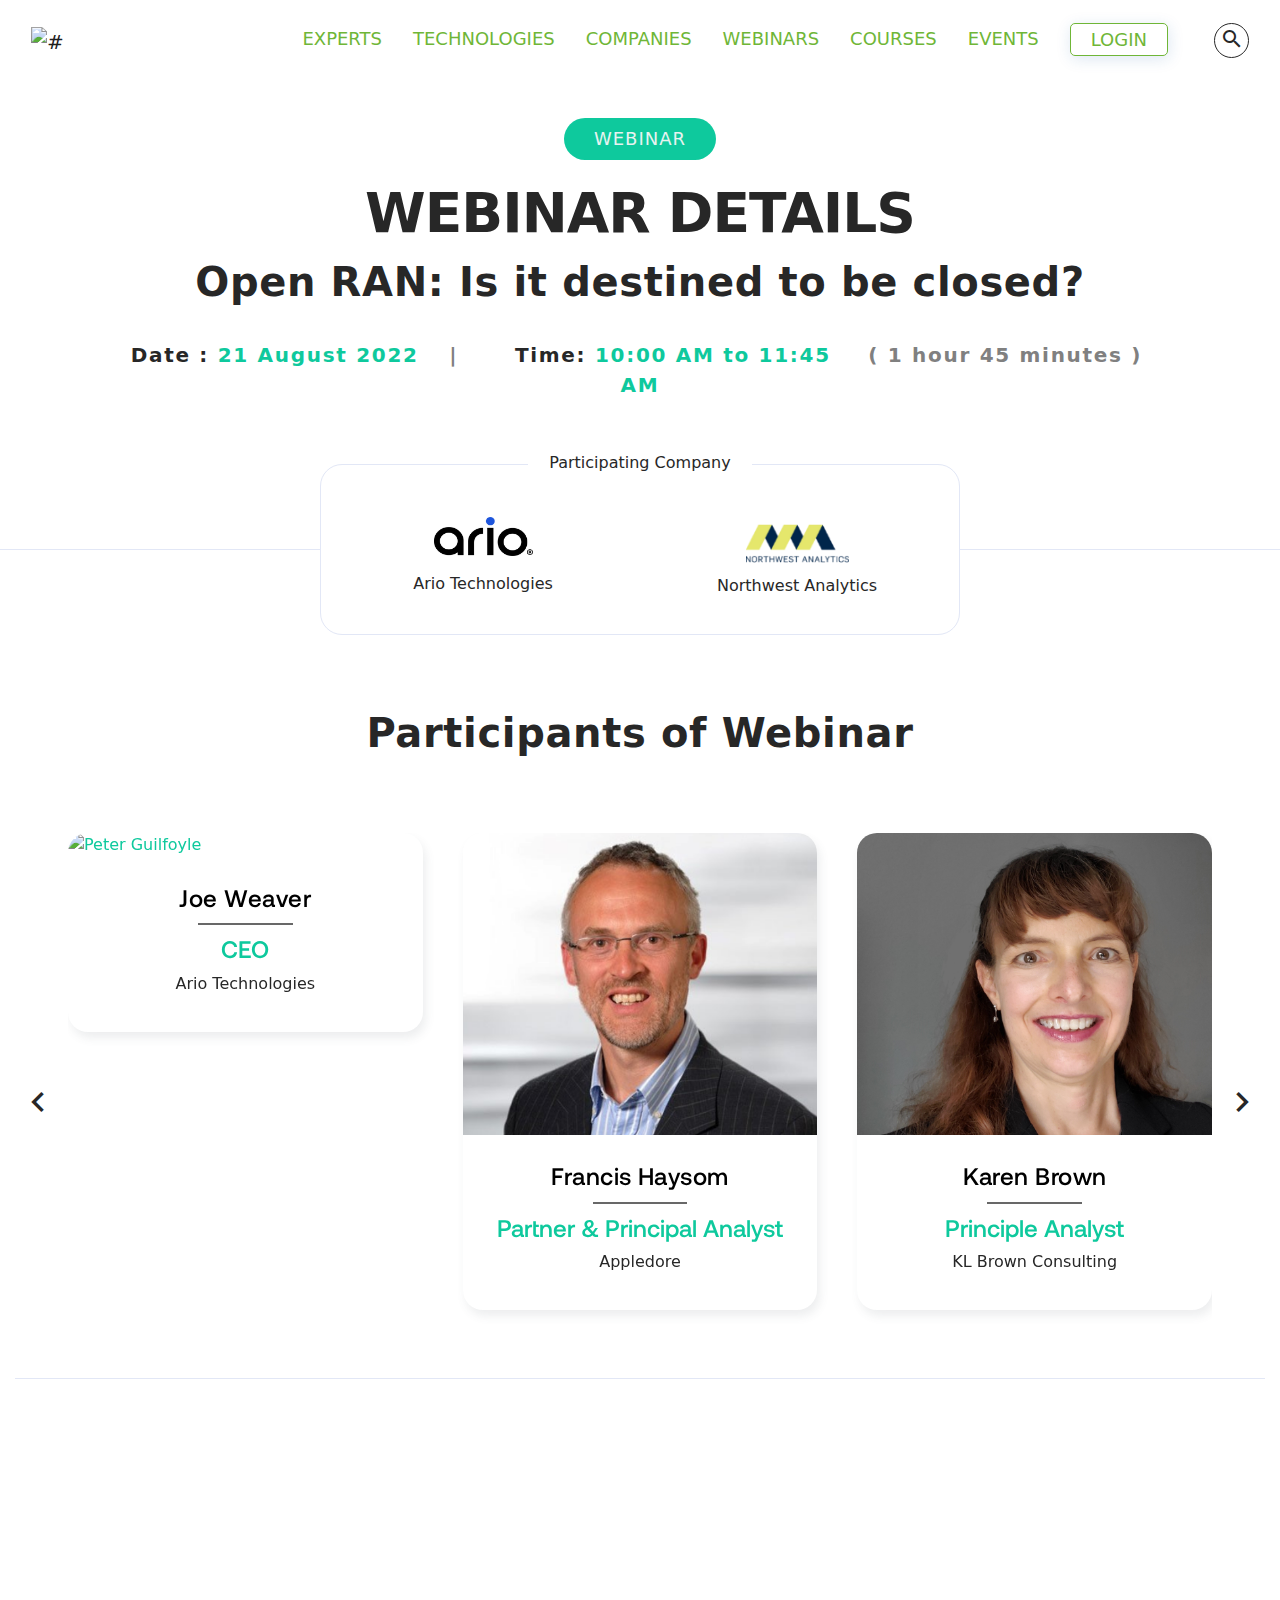
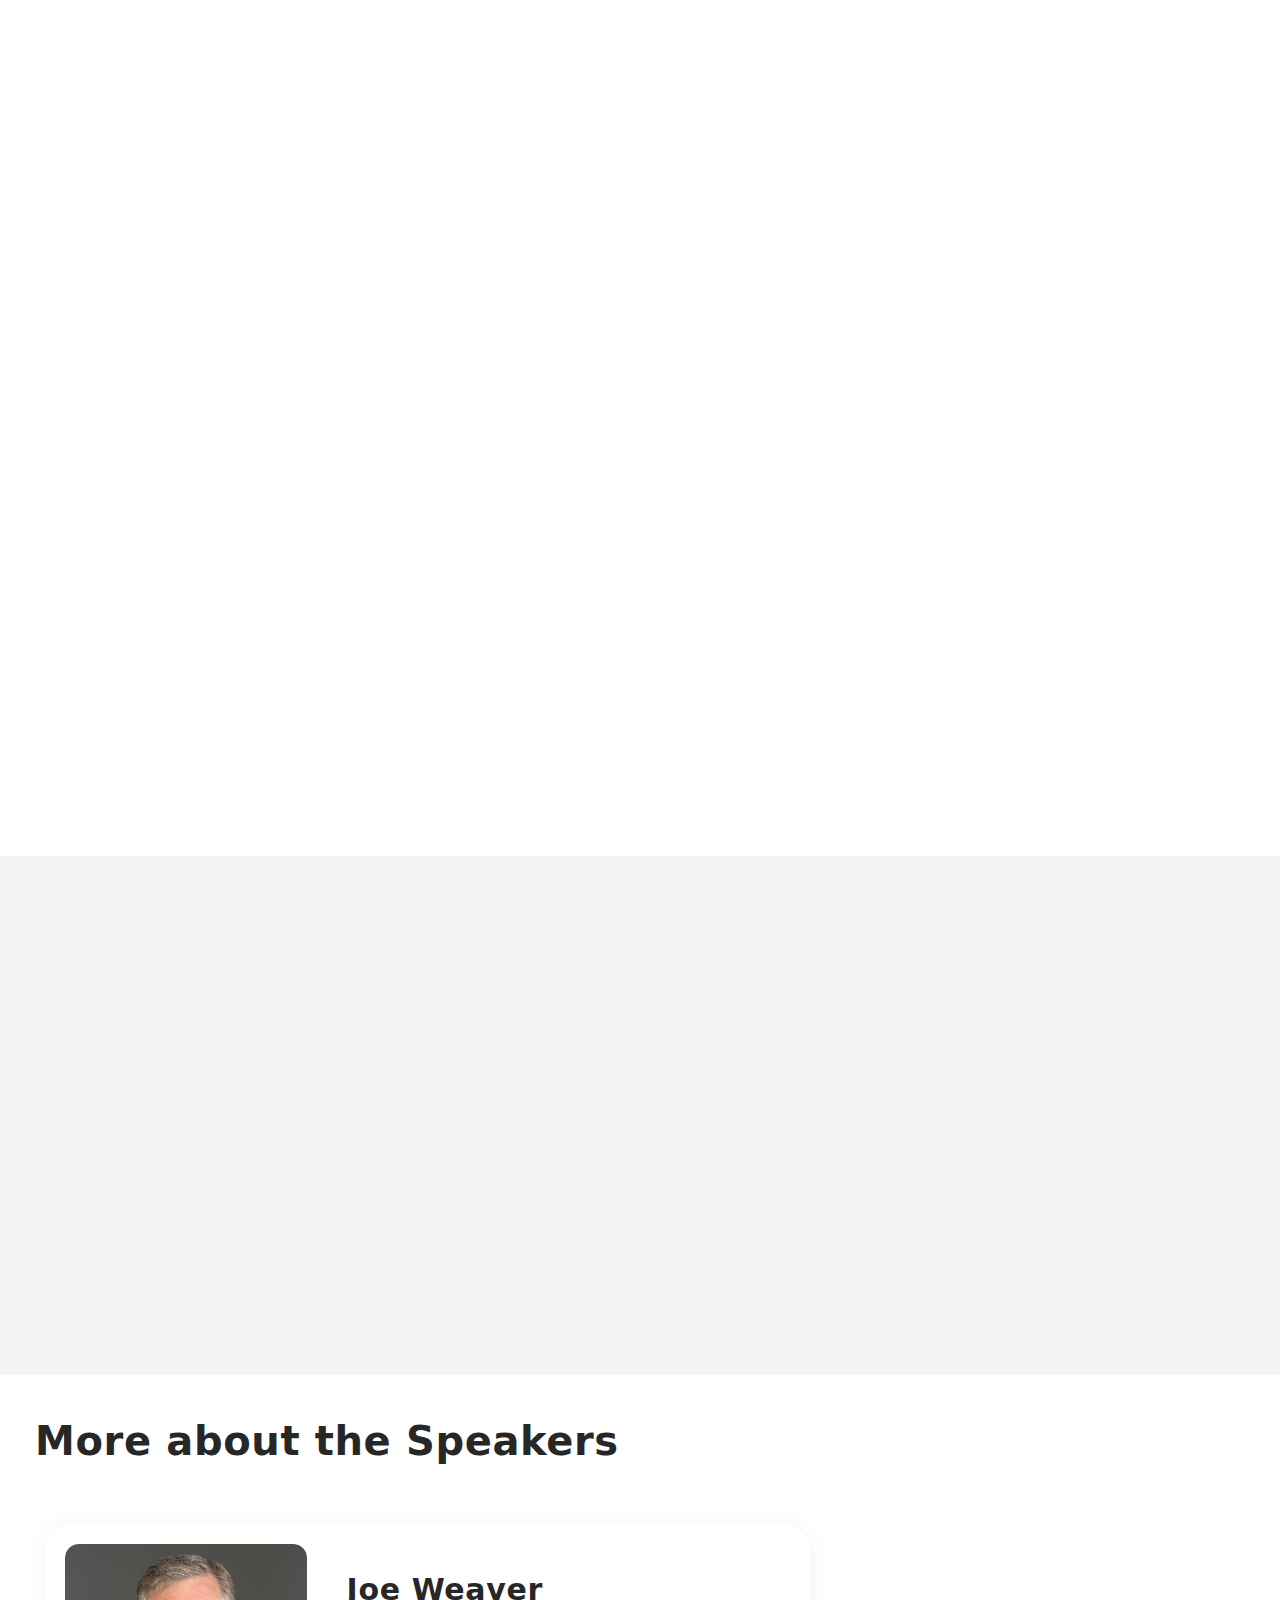
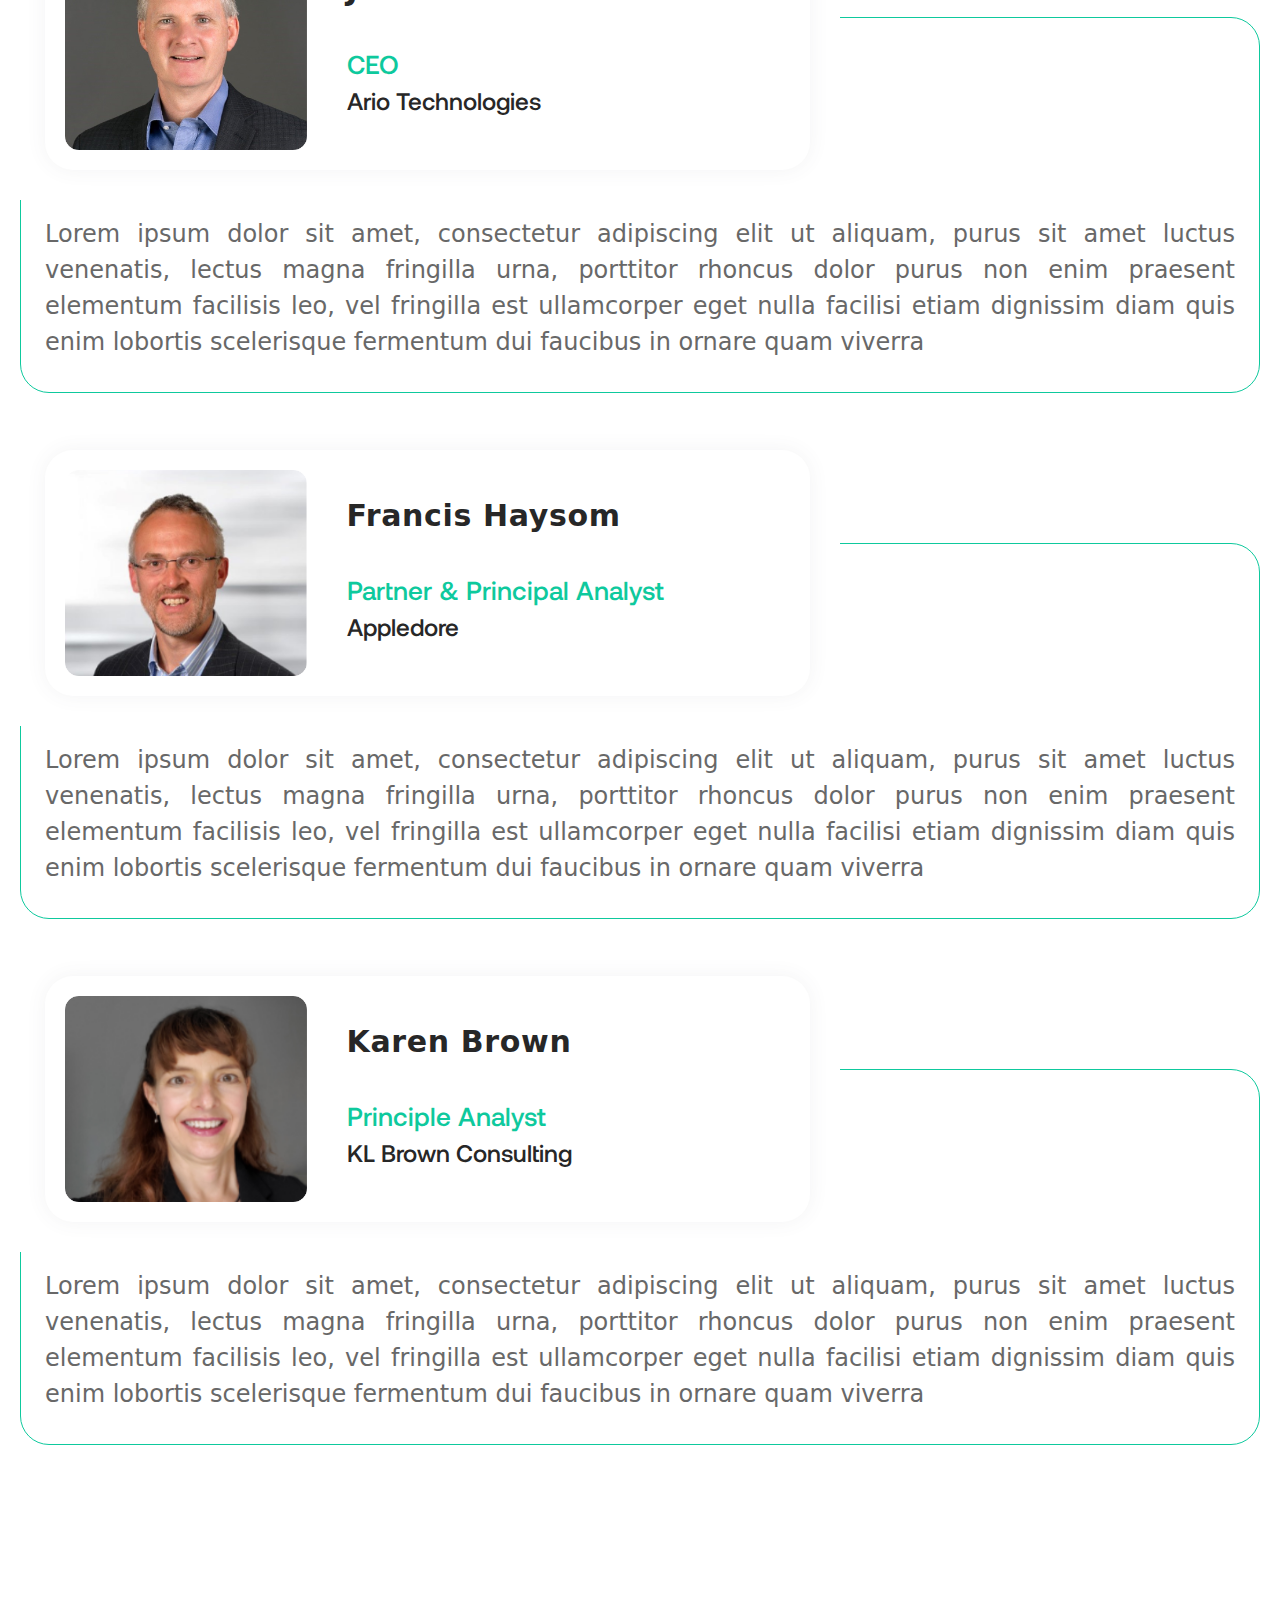
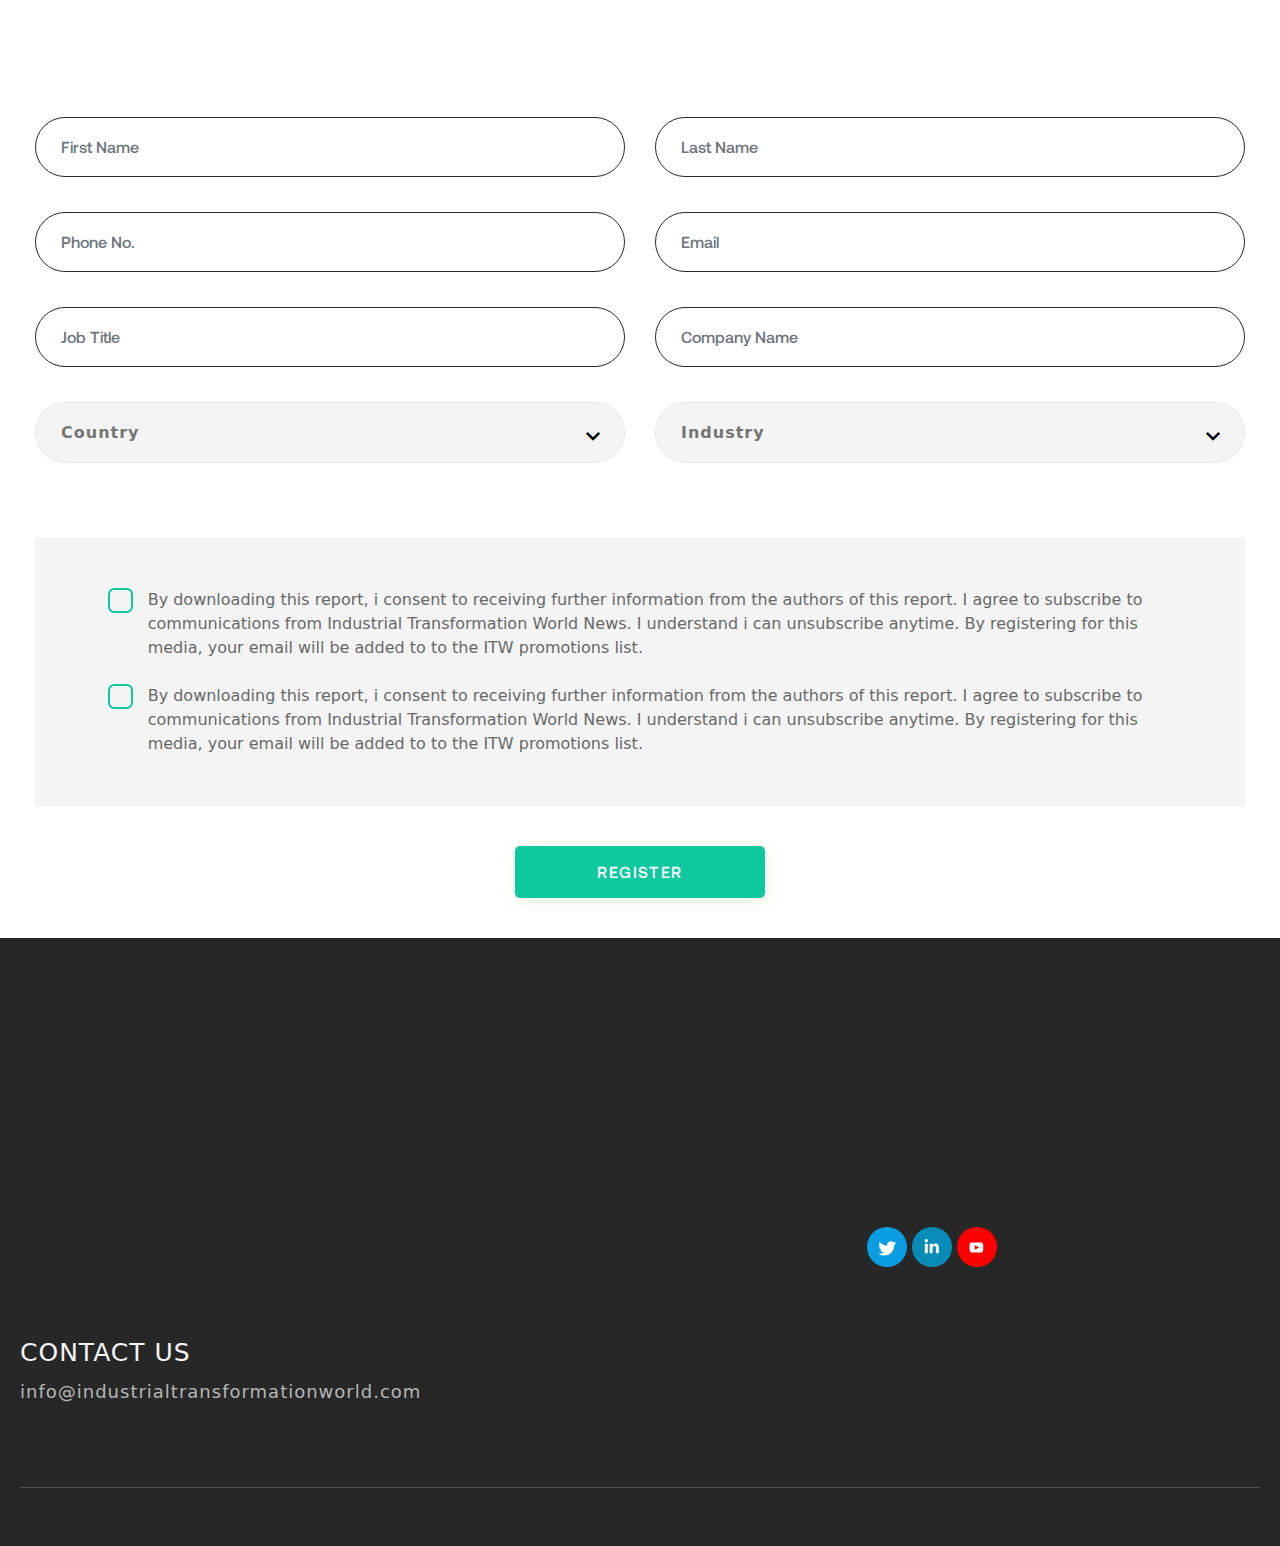
==== commit 5855ad11: "updated" ====
--- a/index.html
+++ b/index.html
@@ -94,10 +94,10 @@
 <!--Webinar Details-->
 <section id="webinar">
     <div class="container">
-        <div class="row pt-5 pb-3 justify-content-center">
+        <div class="row pt-5 justify-content-center">
             <div class="col-12 p-0">
                 <!-- webinar-title section -->
-                <div class="section-title pb-4 wow fadeInUp" data-wow-delay=".2s"
+                <div class="section-title wow fadeInUp" data-wow-delay=".2s"
                      style="visibility: visible; animation-delay: 0.2s; animation-name: fadeInUp;">
                     <h5>Webinar</h5>
                     <h2>Webinar Details</h2>
@@ -311,7 +311,7 @@
 
             <p>
                 Check out the podcast for yourself to see how we can help streamline your operations and boost your
-                team’s<br> productivity.
+                team’s productivity.
             </p>
         </div>
     </div>
@@ -499,8 +499,8 @@
                         </select>
                     </div>
                 </div>
-                <div class="">
-                    <div class="checkboxes">
+
+                <div class="checkboxes pr-md-5">
                         <div class="round px-md-3 px-5">
                             <div class="row">
                                 <div class="col-1 p-0">
@@ -532,7 +532,7 @@
                         </div>
 
                     </div>
-                </div>
+
                 <div class="text-center">
                     <button class="register-btn">Register</button>
                 </div>
--- a/css/custom.css
+++ b/css/custom.css
@@ -352,7 +352,6 @@
         margin-bottom: 3rem;
     }
 }
-
 /*Queries for Medium screens*/
 @media(min-width: 768px) and  (max-width: 990px){
     .header-uni-name{
@@ -495,6 +494,10 @@
 }
 
 /*Webinar Page CSS*/
+:root{
+    --textcolor: #686868;
+}
+/*Webinar Session*/
 section#webinarHeader {
     background: none;
     position: relative;
@@ -528,8 +531,10 @@
         font-size: 18px;
     }
 }
+
+/*Participating Companies*/
 section#participating-companies{
-    margin: 75px 0;
+    margin: 40px 0;
 }
 .company-wrapper{
     border: 1px solid #E2E7F6;
@@ -592,6 +597,15 @@
     background-color: #E2E7F6;
 }
 
+/*Brief about the seminar*/
+/* Justified text */
+section#briefing p,
+section#briefing ul,
+section#about-speakers p,
+.checkboxes span{
+    color: var(--textcolor);
+    text-align: justify;
+}
 /*custom list*/
 section#briefing ul{
     line-height: 1.5em;
@@ -697,6 +711,12 @@
     box-shadow: 3px 6px 10px rgba(79, 86, 96, 0.1);
     margin-bottom: 20px;
 }
+.grey-line{
+    background: var(--textcolor);
+    width: 30%;
+    height: 2px;
+    margin: 10px 0;
+}
 .participant-info {
     padding: 20px;
     text-align: center;
@@ -713,19 +733,10 @@
     color: #000;
     margin-top: 5px;
 }
-/*.participant-info p{*/
-/*    font-size: 18px;*/
-/*}*/
-.grey-line{
-    background: gray;
-    width: 30%;
-    height: 2px;
-    margin: 10px 0;
-}
 
 /*form*/
 section#form{
-    margin-bottom: 150px;
+    margin-bottom: 40px;
 }
 section#form input{
     outline: none !important;
@@ -780,10 +791,7 @@
 }
 /*custom check-boxes*/
 form .checkboxes{
-    margin: 70px 0;
-}
-.checkboxes span{
-    color: #686868;
+    margin: 40px 0;
 }
 .round {
     position: relative;
@@ -794,9 +802,9 @@
     border: 2px solid #0EC99D;
     border-radius: 25%;
     cursor: pointer;
+    width: 25px;
     height: 25px;
     position: absolute;
-    width: 25px;
     top: 0;
     right: 0;
 }
@@ -806,7 +814,7 @@
     width: 14px;
     height: 6px;
     position: absolute;
-    top: 8px;
+    top: 7px;
     left: 4px;
     opacity: 0;
     border: 2px solid #0EC99D;
@@ -820,7 +828,6 @@
 }
 
 .round input[type="checkbox"]:checked + label {
-    background-color: #fff;
     border-color: #0EC99D;
 }
 
@@ -844,13 +851,13 @@
 
 /*More about Speaker*/
 section#about-speakers{
-    margin: 70px 0;
+    margin: 40px 0;
 }
 section#about-speakers h3{
     padding-bottom: 0;
 }
 .speakers{
-    margin: 150px 0;
+   margin-top: 150px;
 }
 .card-wrapper{
     background-color: #fff;
@@ -863,7 +870,6 @@
     border-radius: 29px;
 }
 .speaker-detail p{
-    color: #686868;
     font-size: 24px;
 }
 .speaker-card{
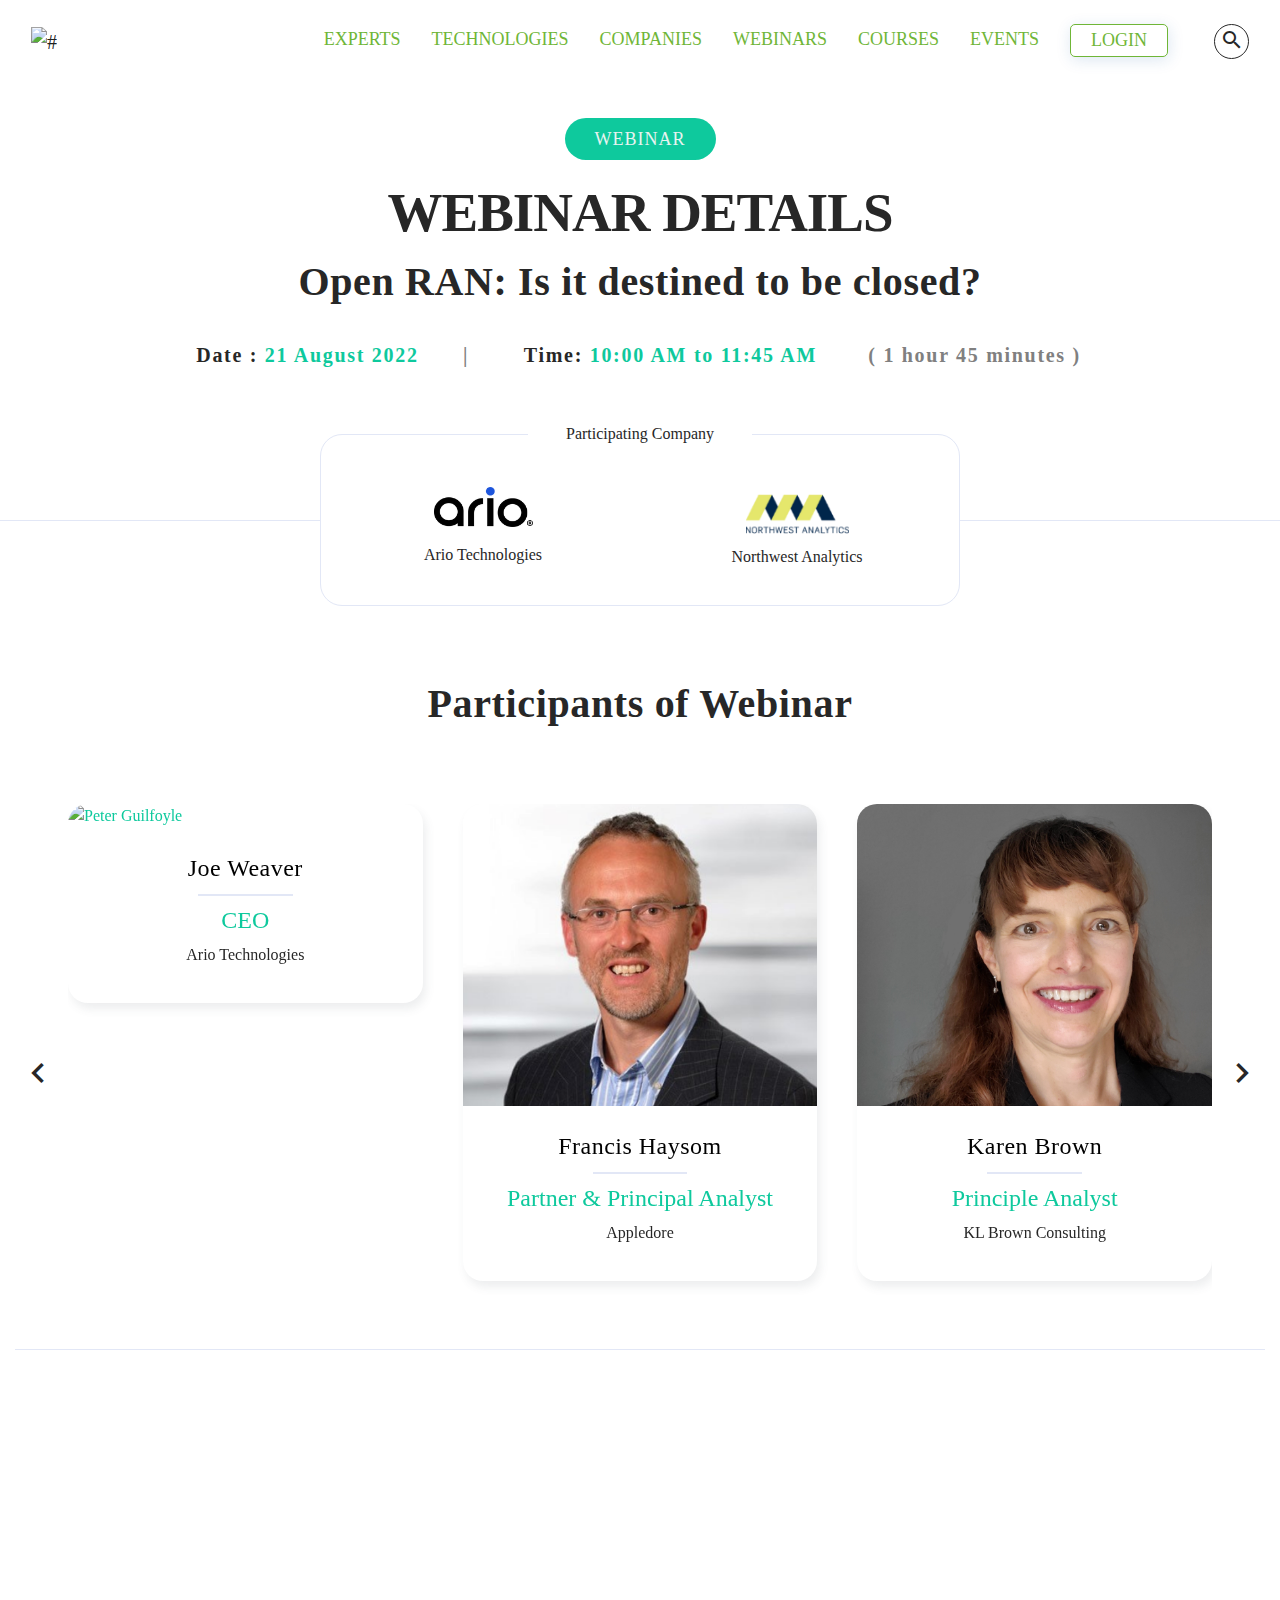
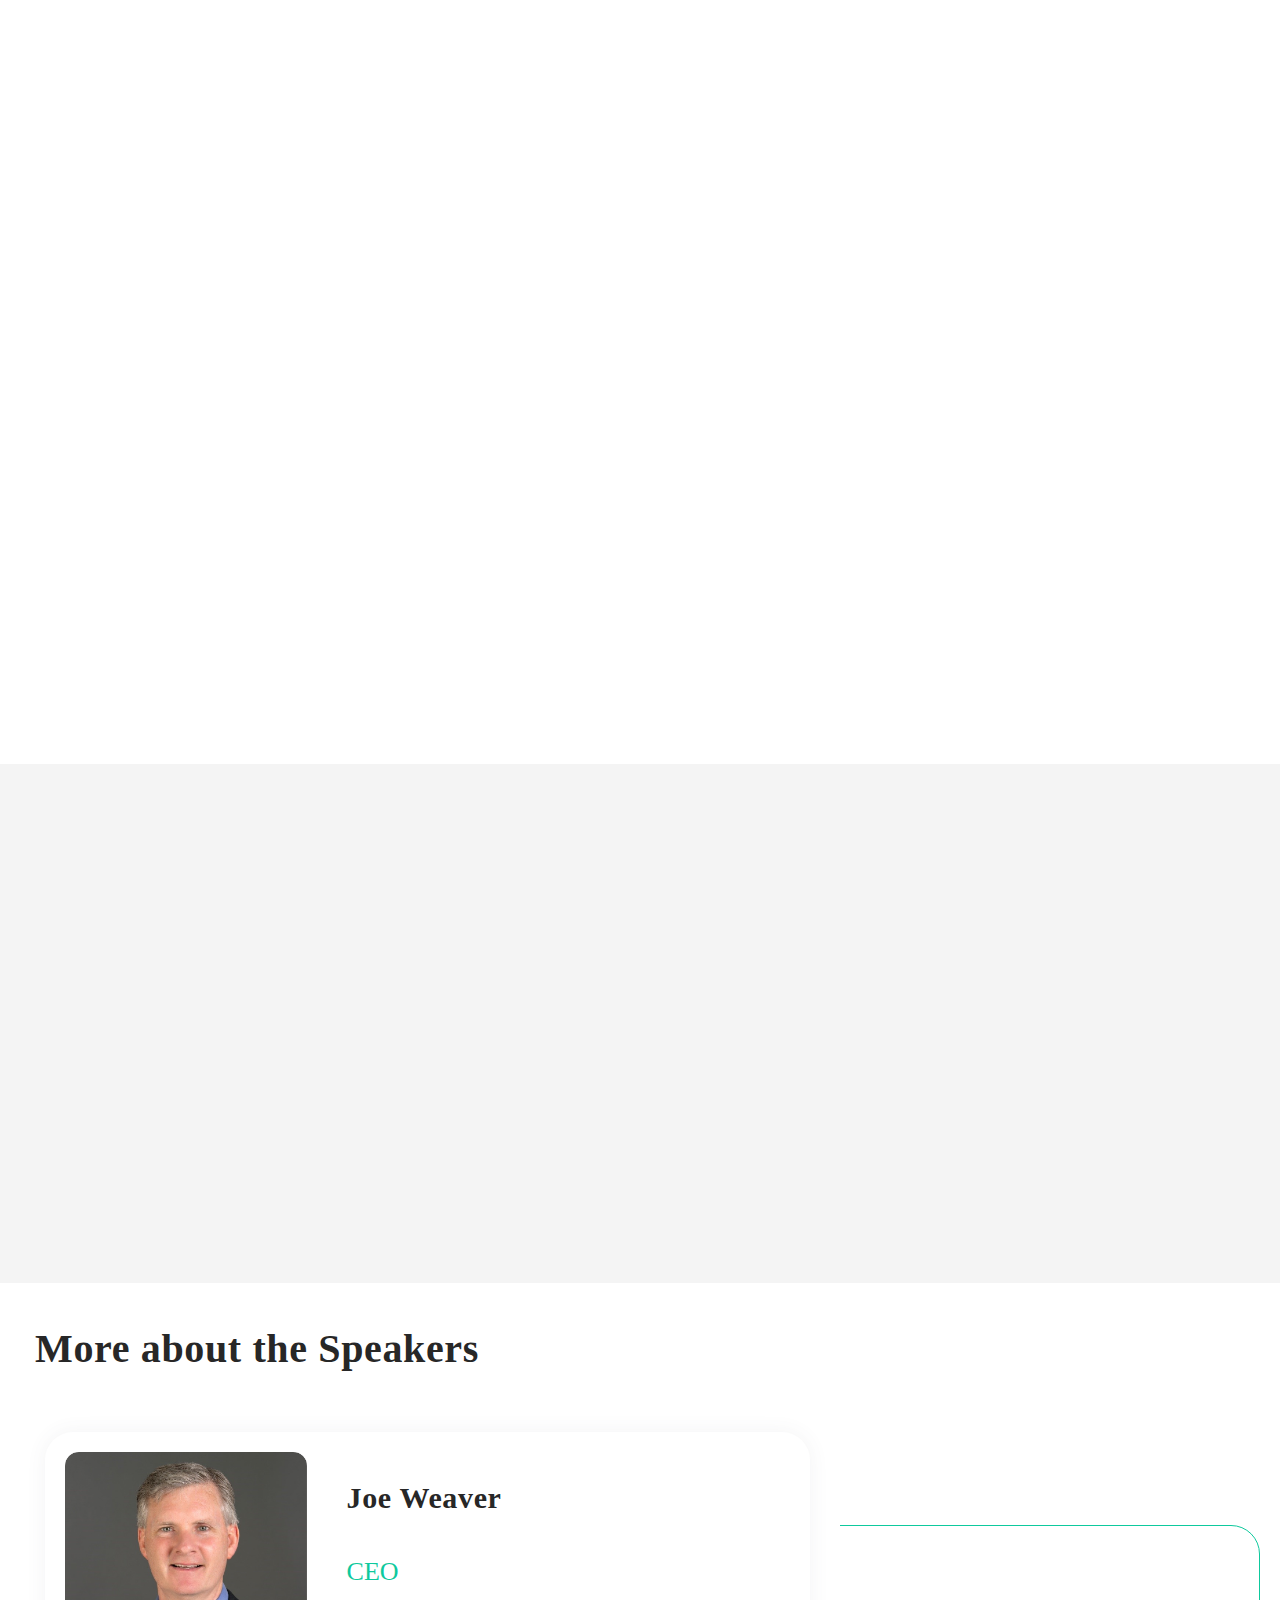
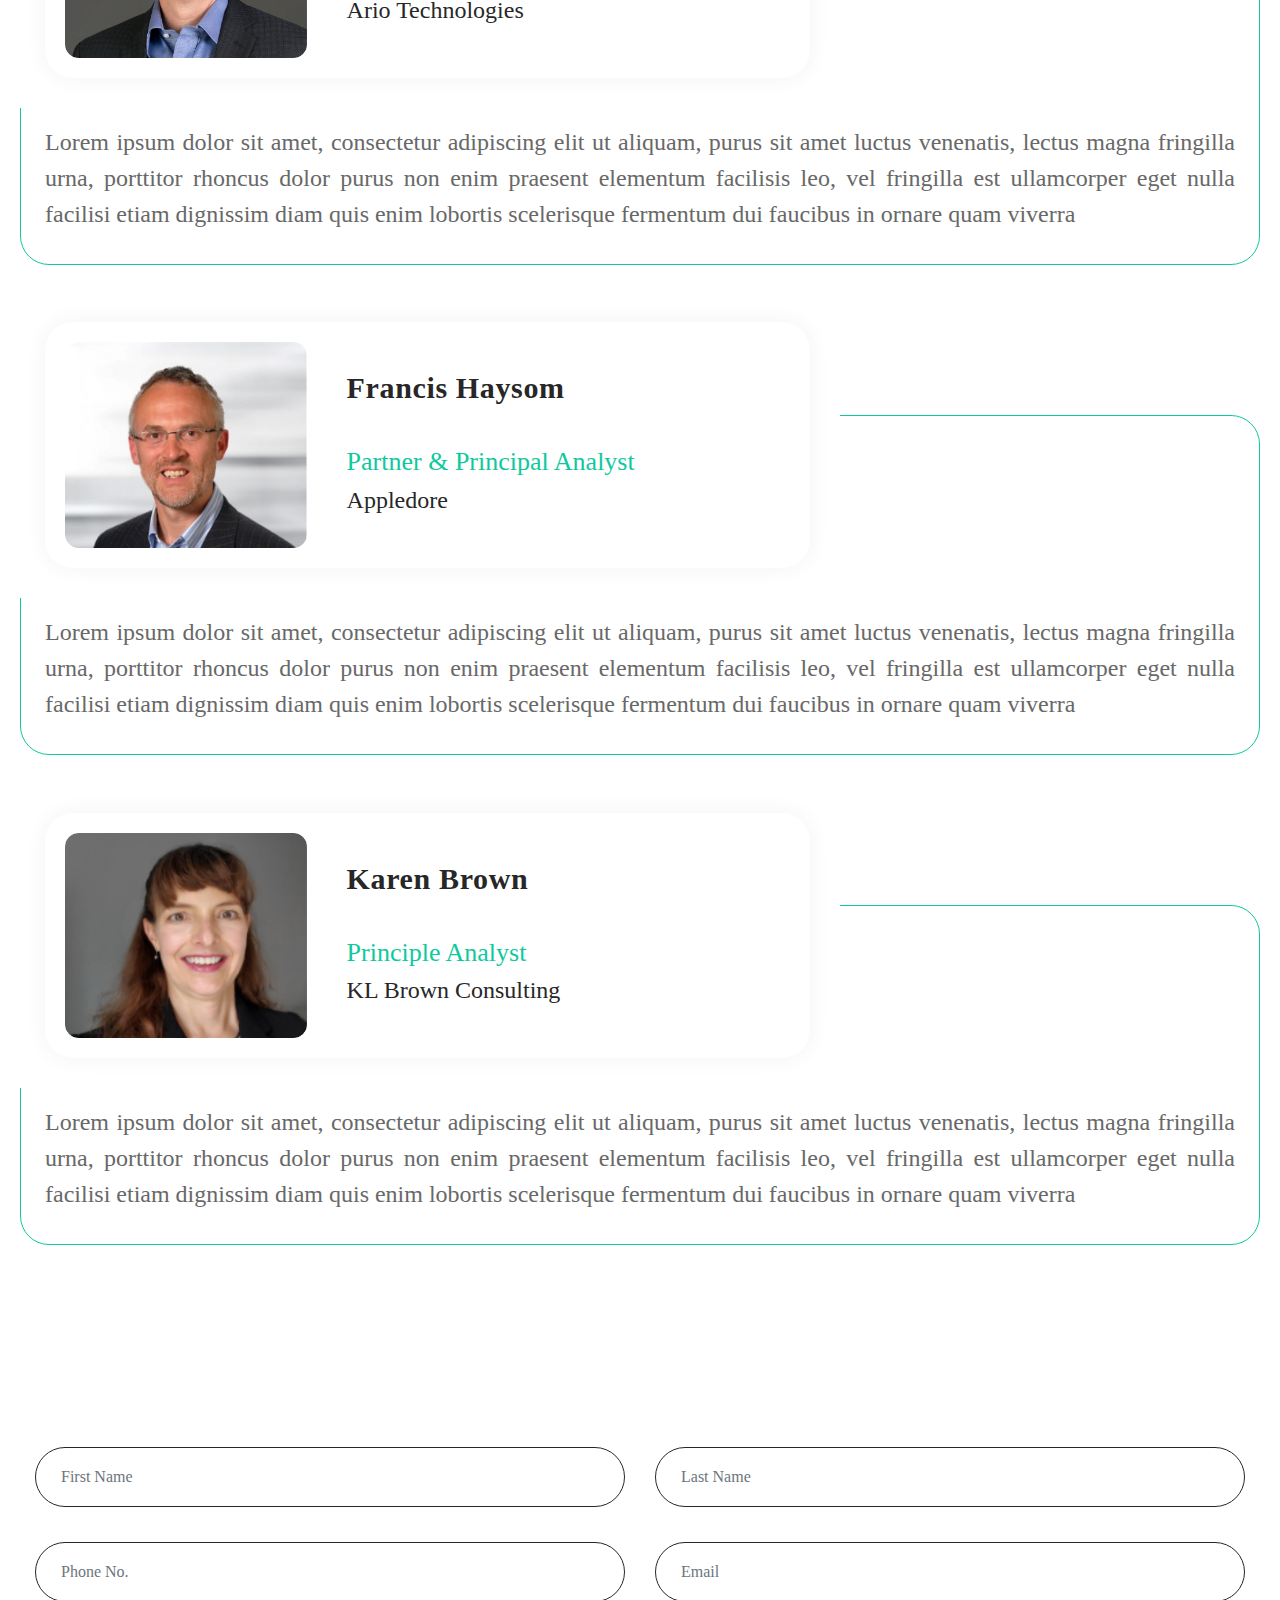
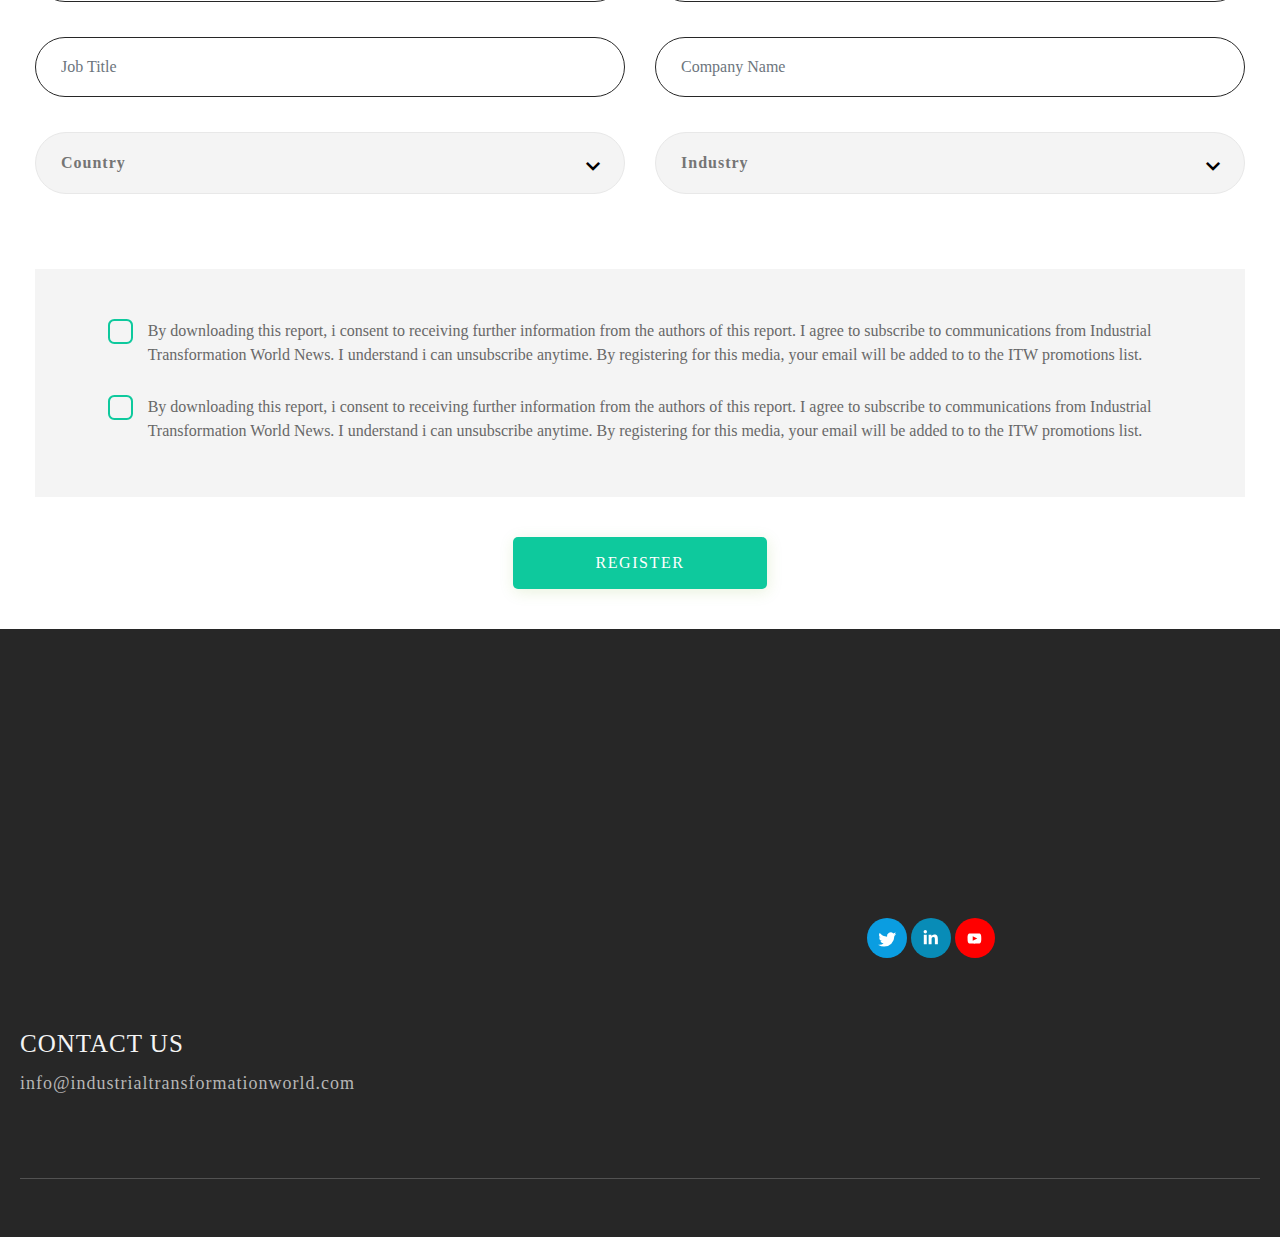
==== commit cae85a57: "font file updated" ====
--- a/index.html
+++ b/index.html
@@ -34,7 +34,7 @@
 <div class="PleaseWaitDiv" style="display:none;">
     <b><p style="color: #000;">Please wait...</p></b>
 </div>
-<body style="font-family: 'Aeonik', 'system-ui'">
+<body>
 <section id="webinarHeader">
     <!--    Nav Bar   -->
     <nav class="navbar navbar-expand-xl navbar-light bg-light">
--- a/css/style-alternate-colors.css
+++ b/css/style-alternate-colors.css
@@ -1,4 +1,3 @@
-
 @font-face {
     font-family: 'Aeonik Air';
     src: url('../fonts/Aeonik-Air.woff') format('woff');
@@ -100,7 +99,7 @@
 }
 
 body {
-    font-family: Aeonik;
+    font-family: 'Aeonik';
     color: #272727;
 }
 
--- a/css/custom.css
+++ b/css/custom.css
@@ -712,7 +712,7 @@
     margin-bottom: 20px;
 }
 .grey-line{
-    background: var(--textcolor);
+    background: #E2E7F6;
     width: 30%;
     height: 2px;
     margin: 10px 0;
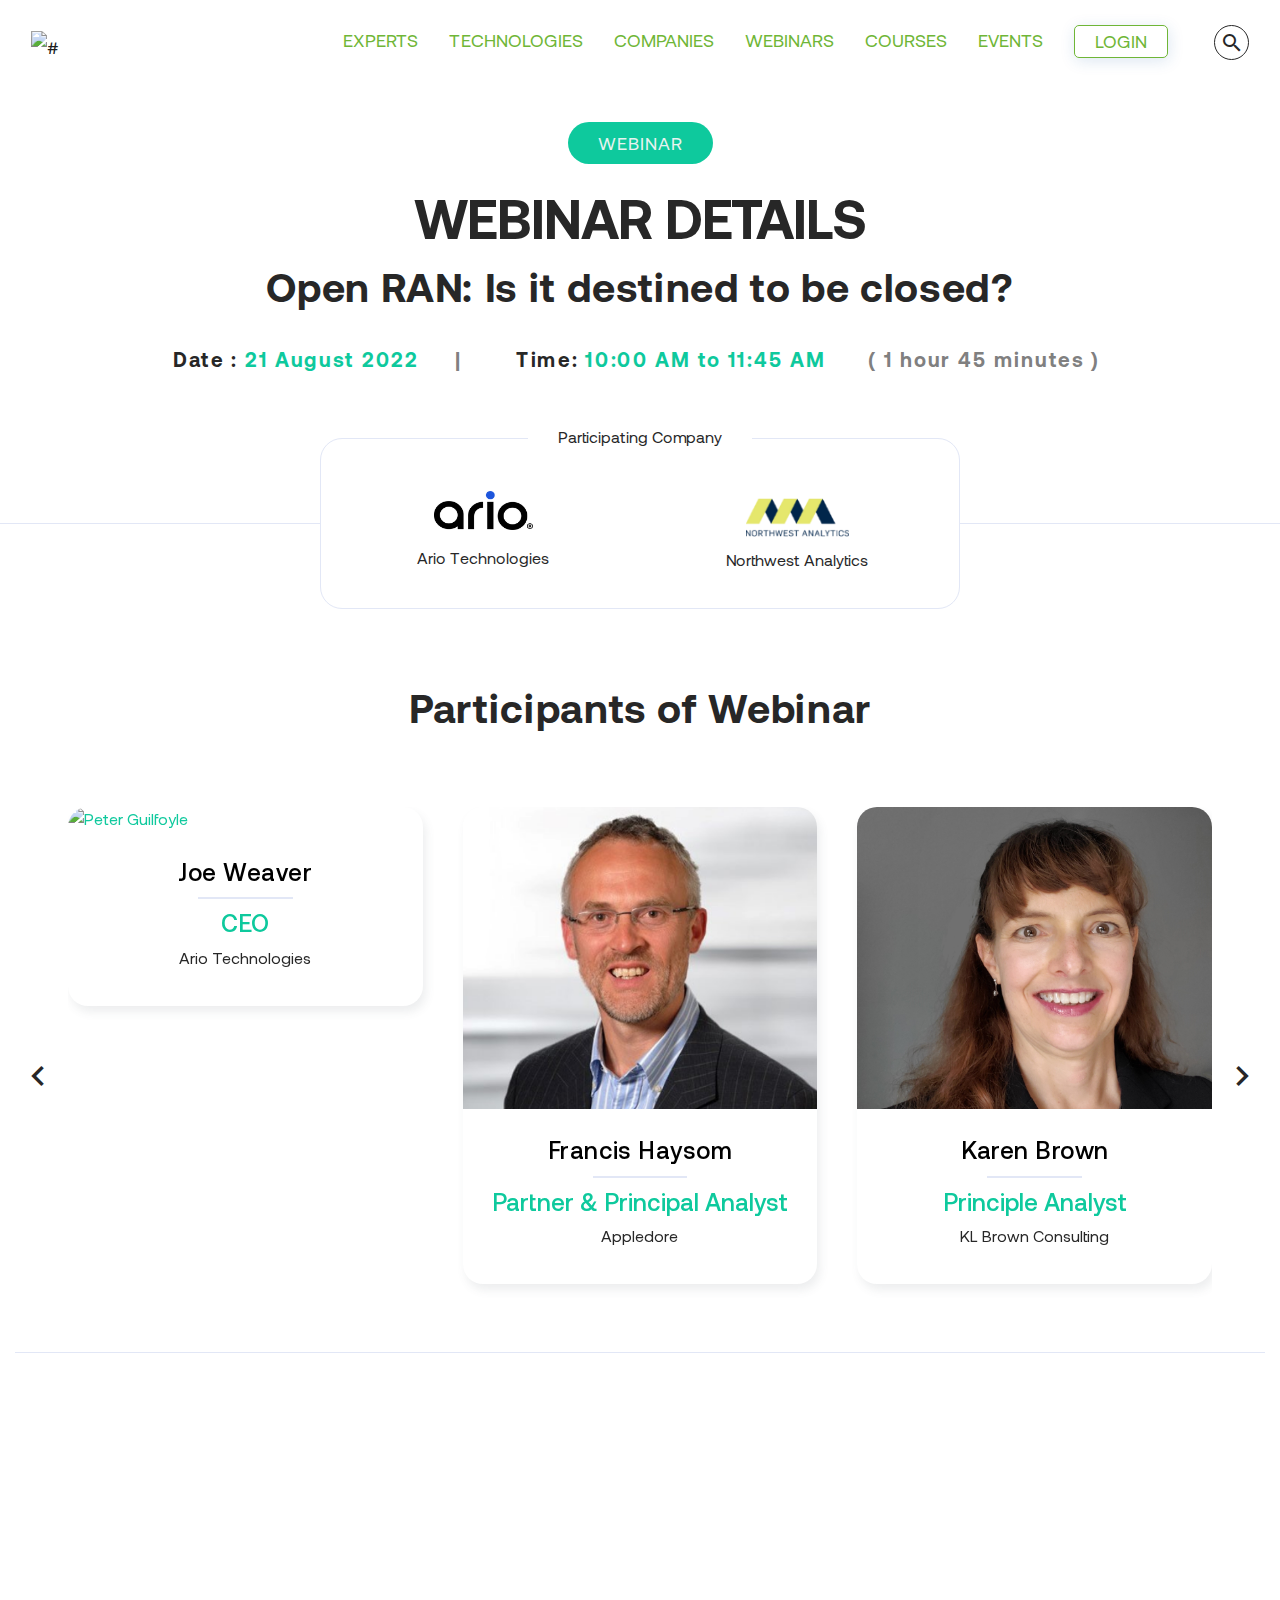
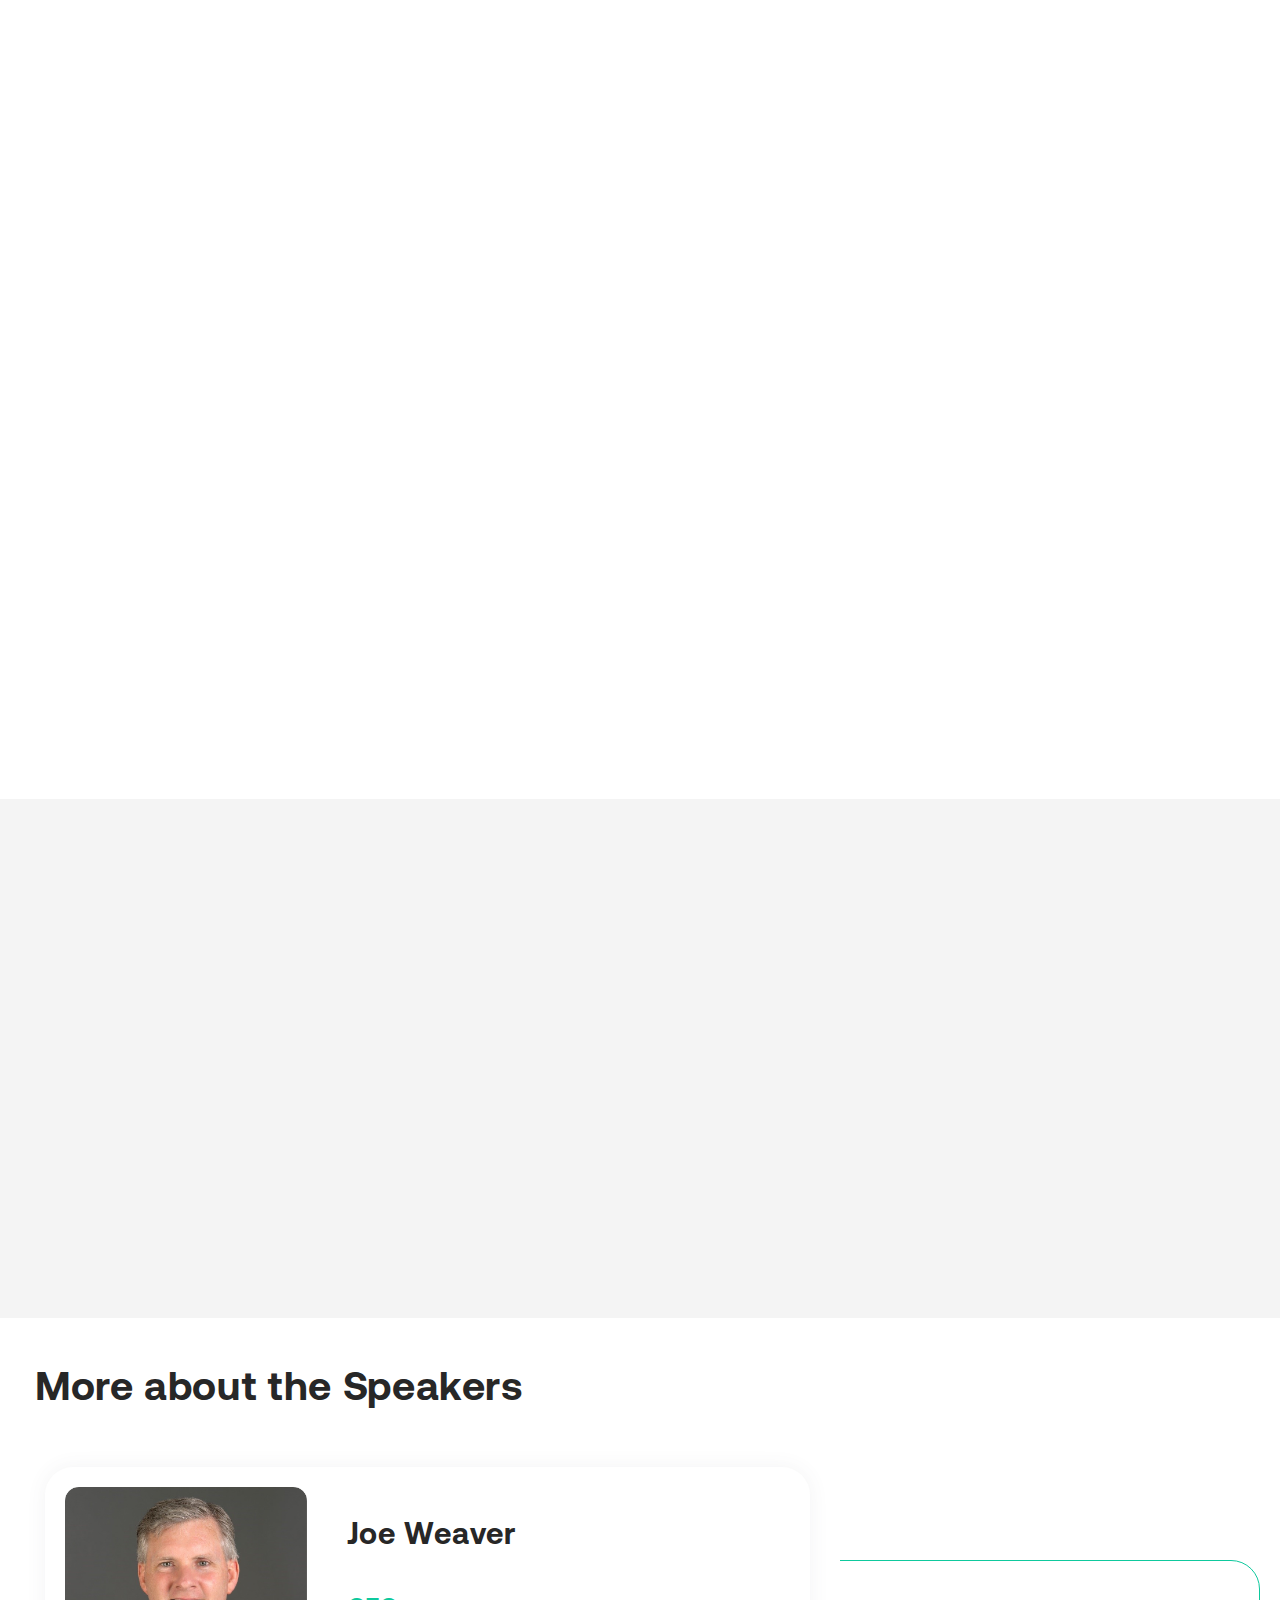
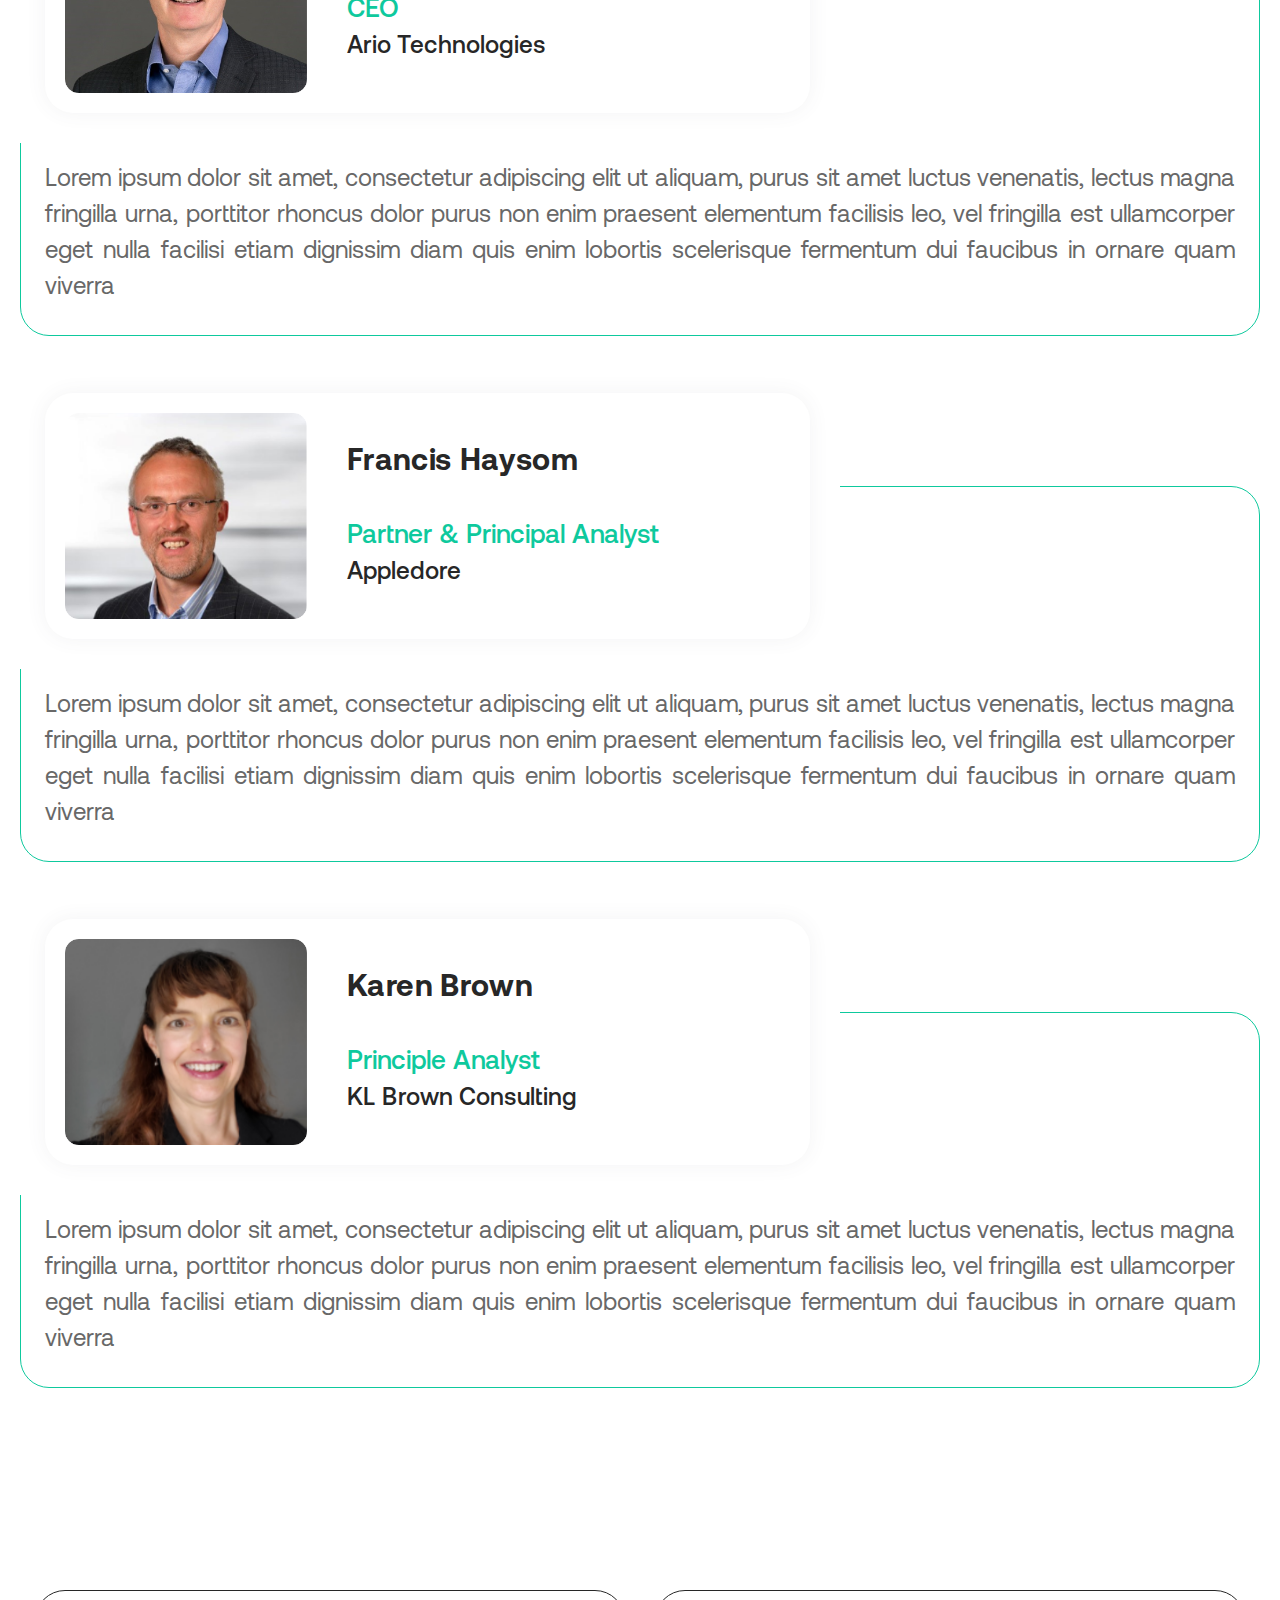
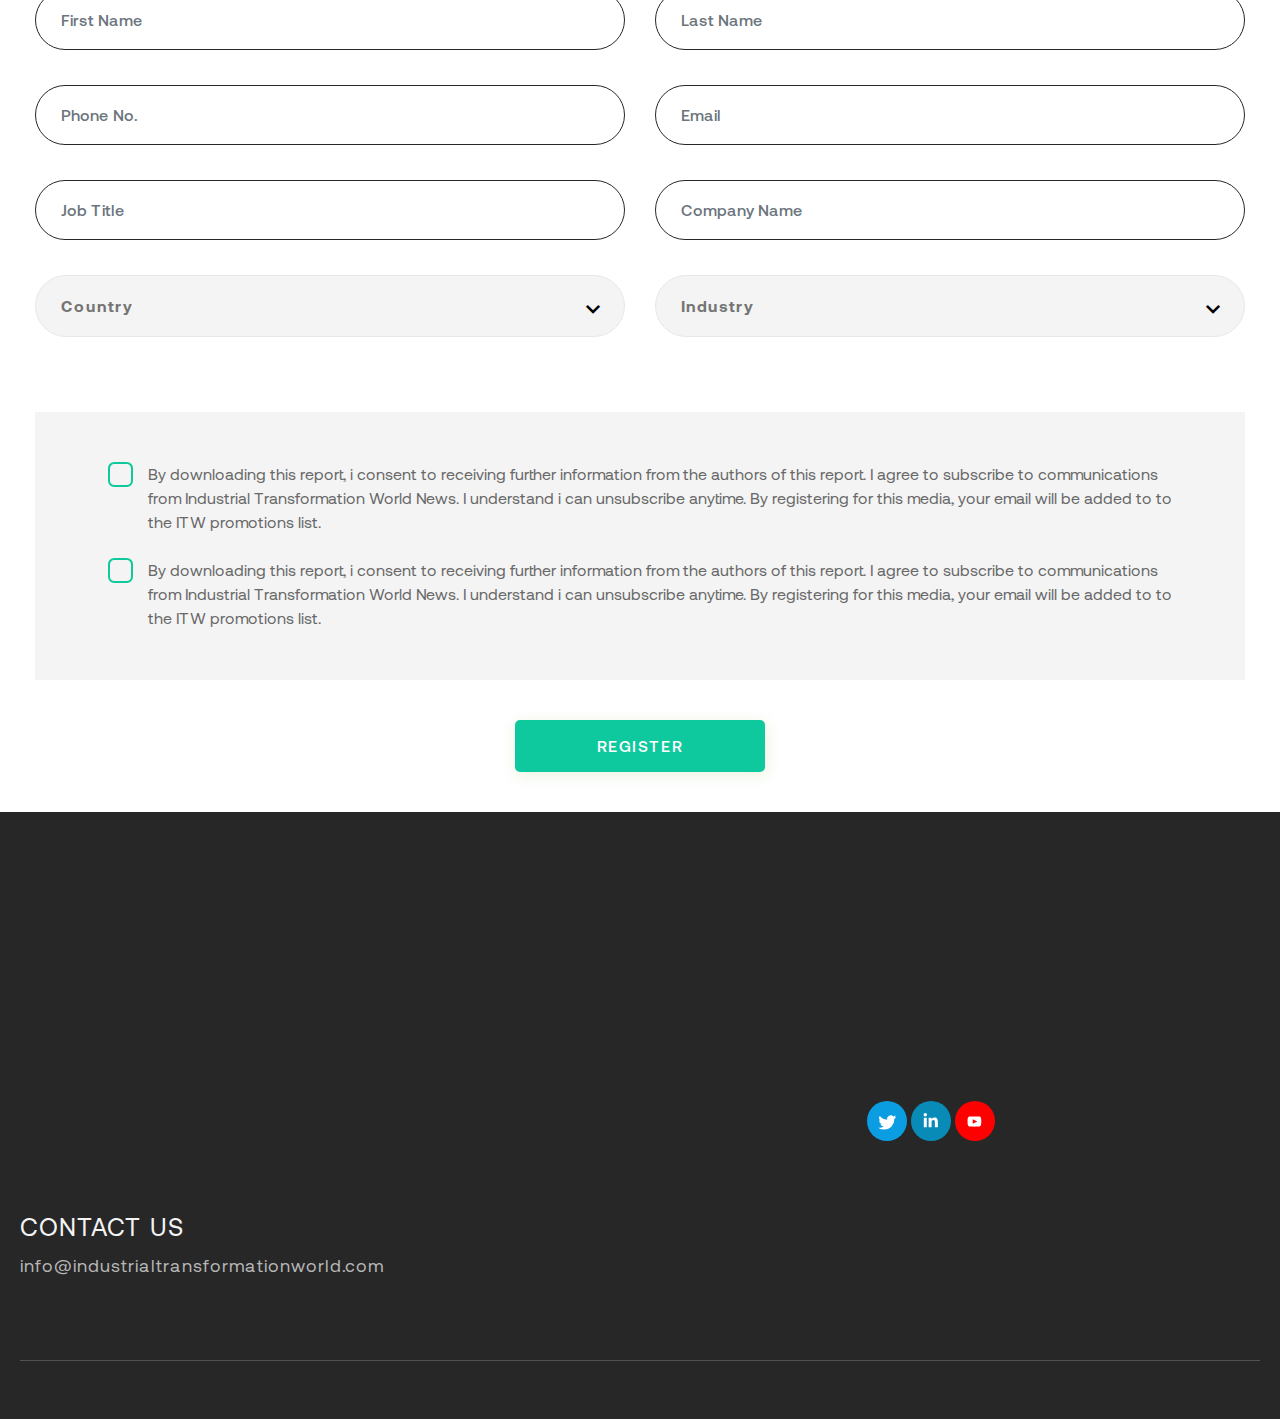
==== commit e59eec46: "font files updated" ====
--- a/index.html
+++ b/index.html
@@ -169,7 +169,7 @@
 
 
 <!--Webinar Participants-->
-<section class="featured-resources my-5 webinar-participants">
+<section class="webinar-participants featured-resources my-5">
     <div class="container">
         <div class="">
             <div class="col-12">
@@ -180,7 +180,7 @@
             </div>
         </div>
         <div class="col-12 px-5">
-            <div class="featured-companies-slider owl-carousel">
+            <div class="webinar-participants-slider featured-companies-slider owl-carousel">
                 <div>
                     <div class="participant-card">
                         <div class="featured-expert-image participant-image">
--- a/css/custom.css
+++ b/css/custom.css
@@ -940,13 +940,13 @@
 
 
 @media (max-width: 575.98px){
-    .featured-companies-slider button.owl-prev, .featured-product-slider button.owl-prev {
+    .webinar-participants-slider button.owl-prev{
         position: absolute;
         left: 75% !important;
     }
 }
 @media (max-width: 450px){
-    .featured-companies-slider button.owl-prev, .featured-product-slider button.owl-prev {
+    .webinar-participants-slider button.owl-prev{
         position: absolute;
         left: 68% !important;
     }
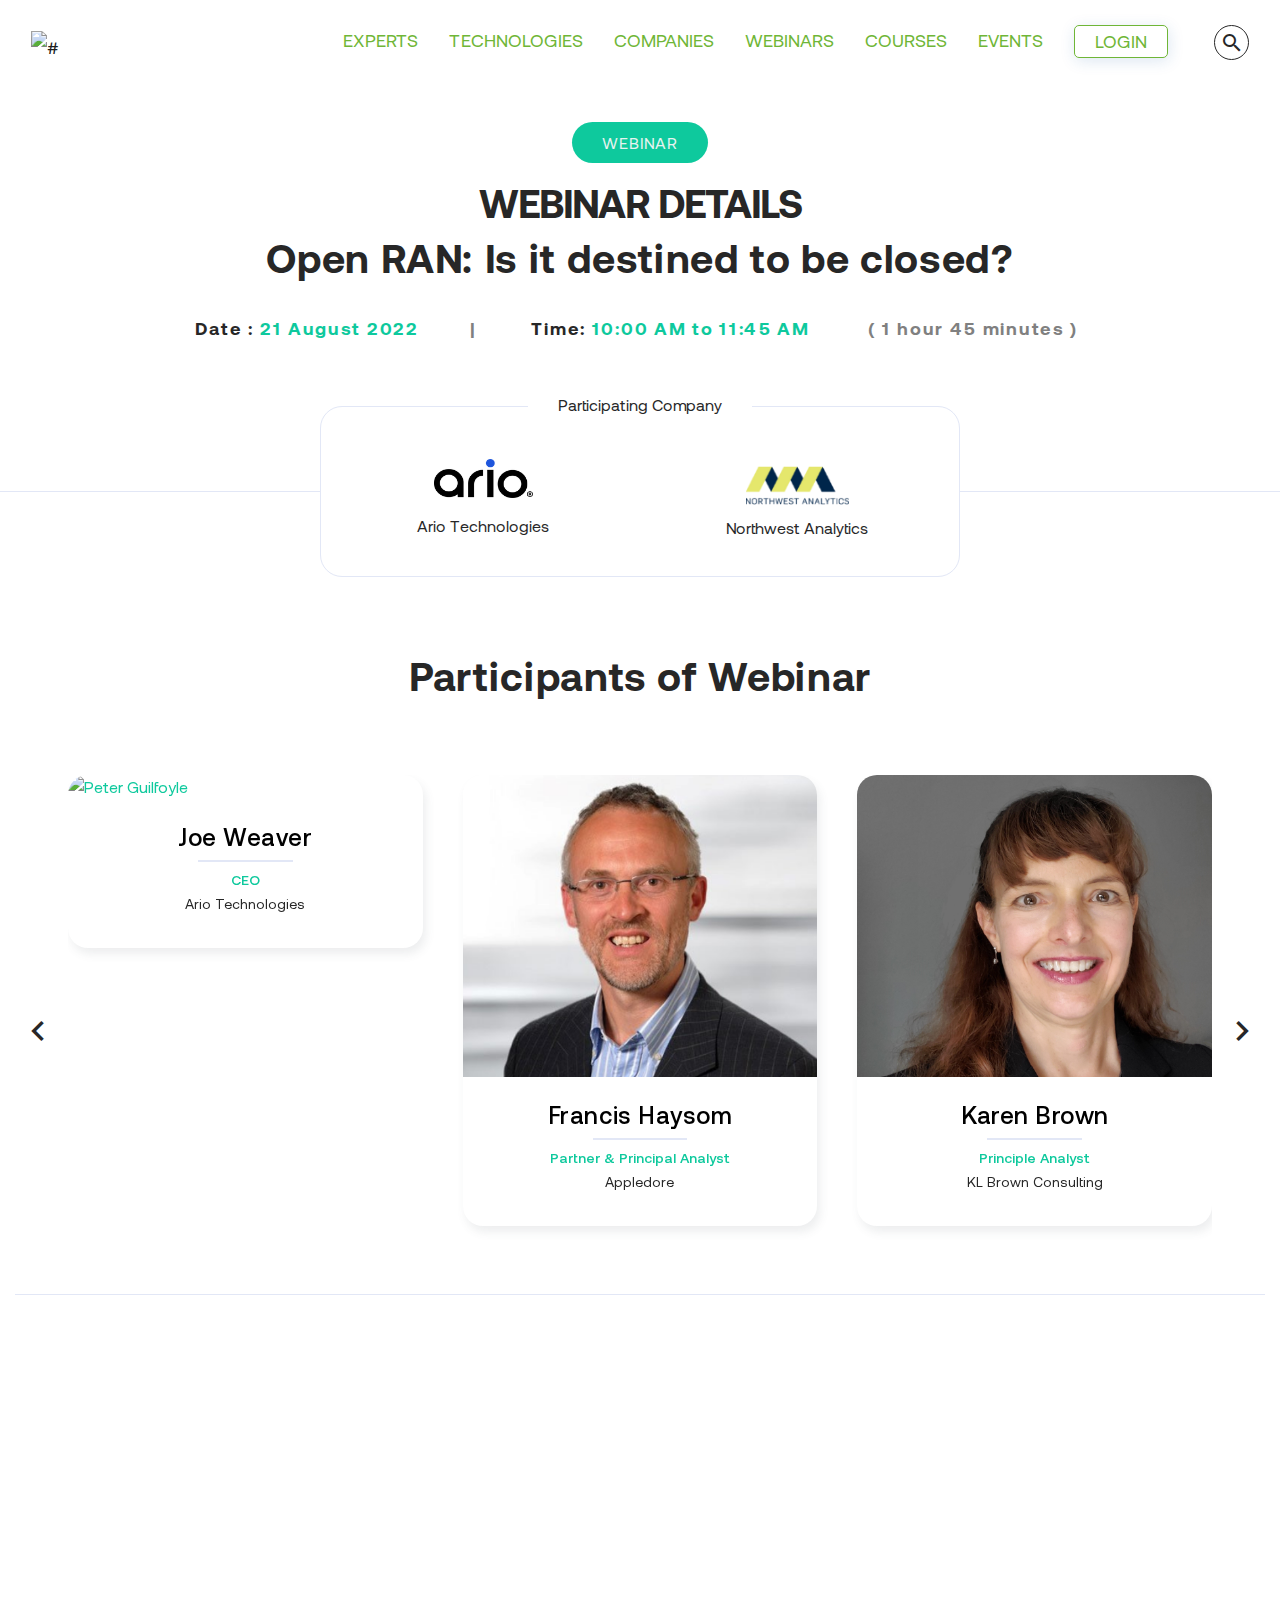
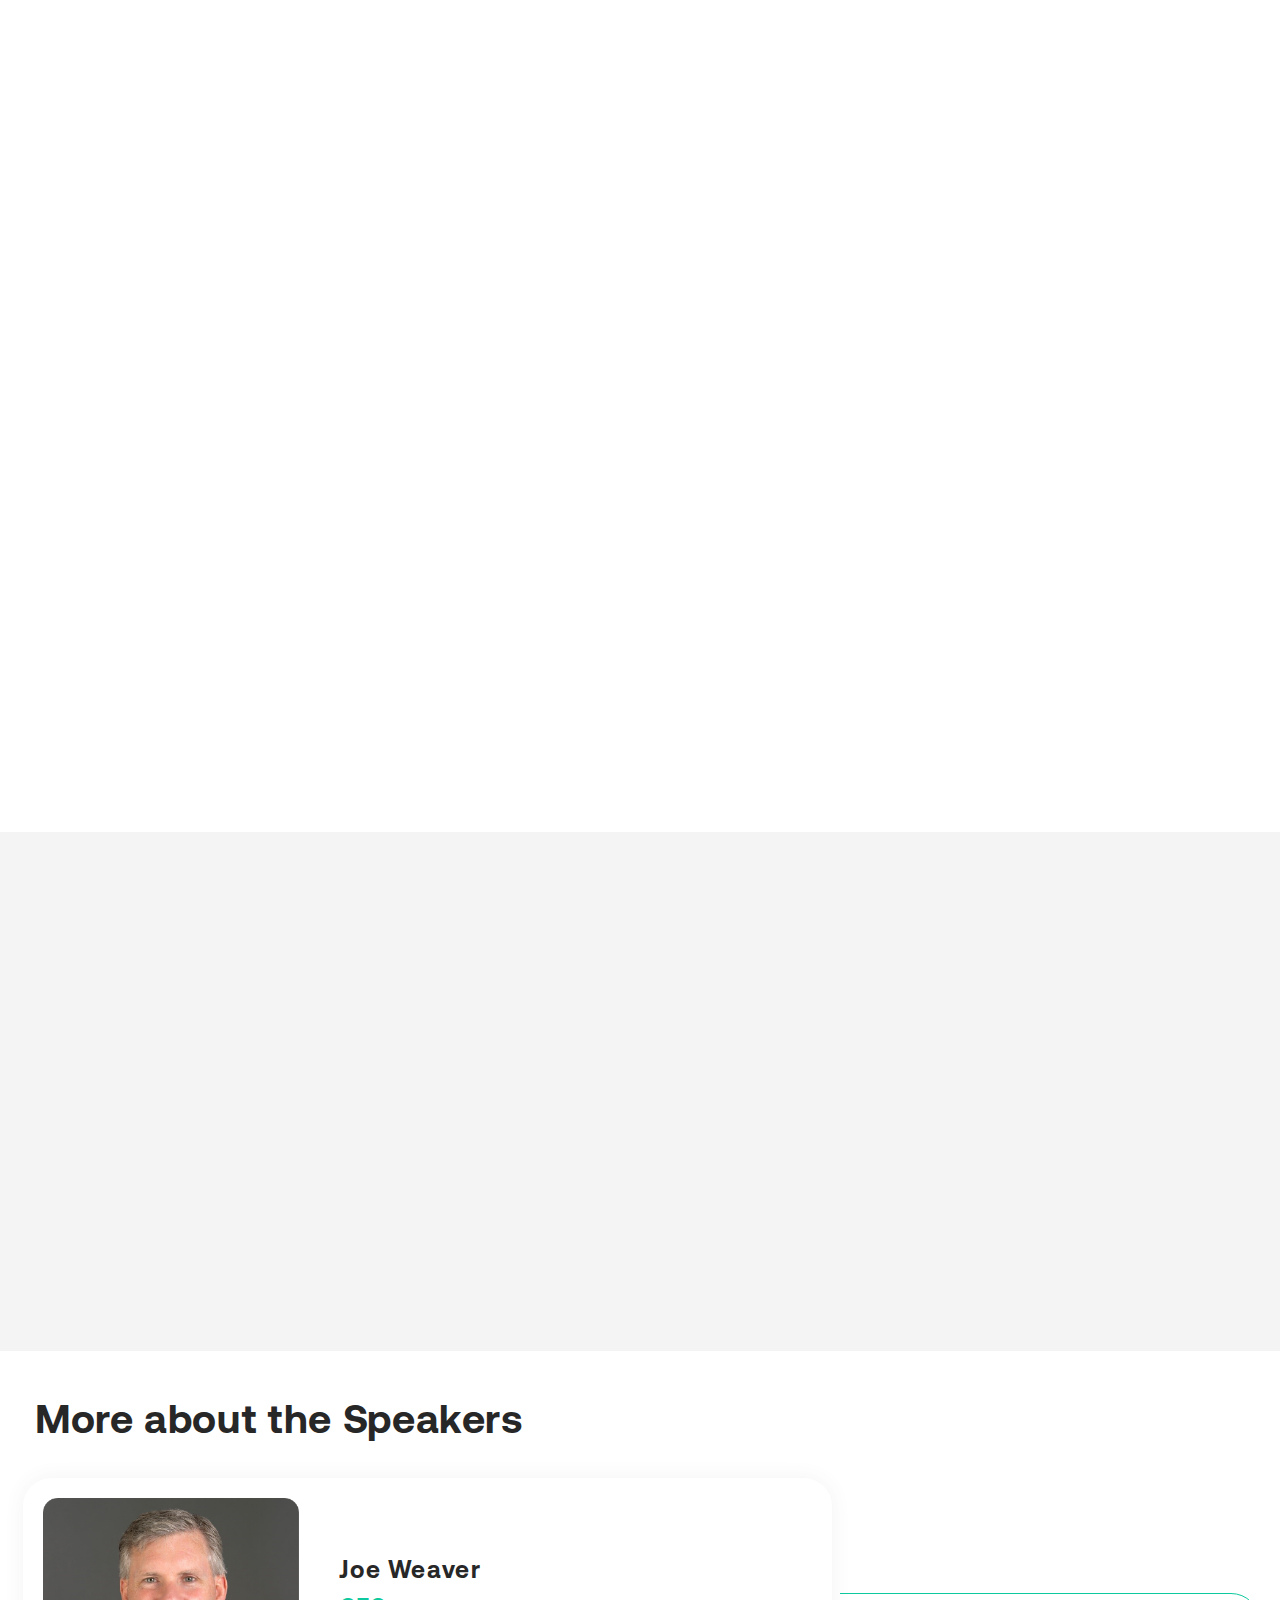
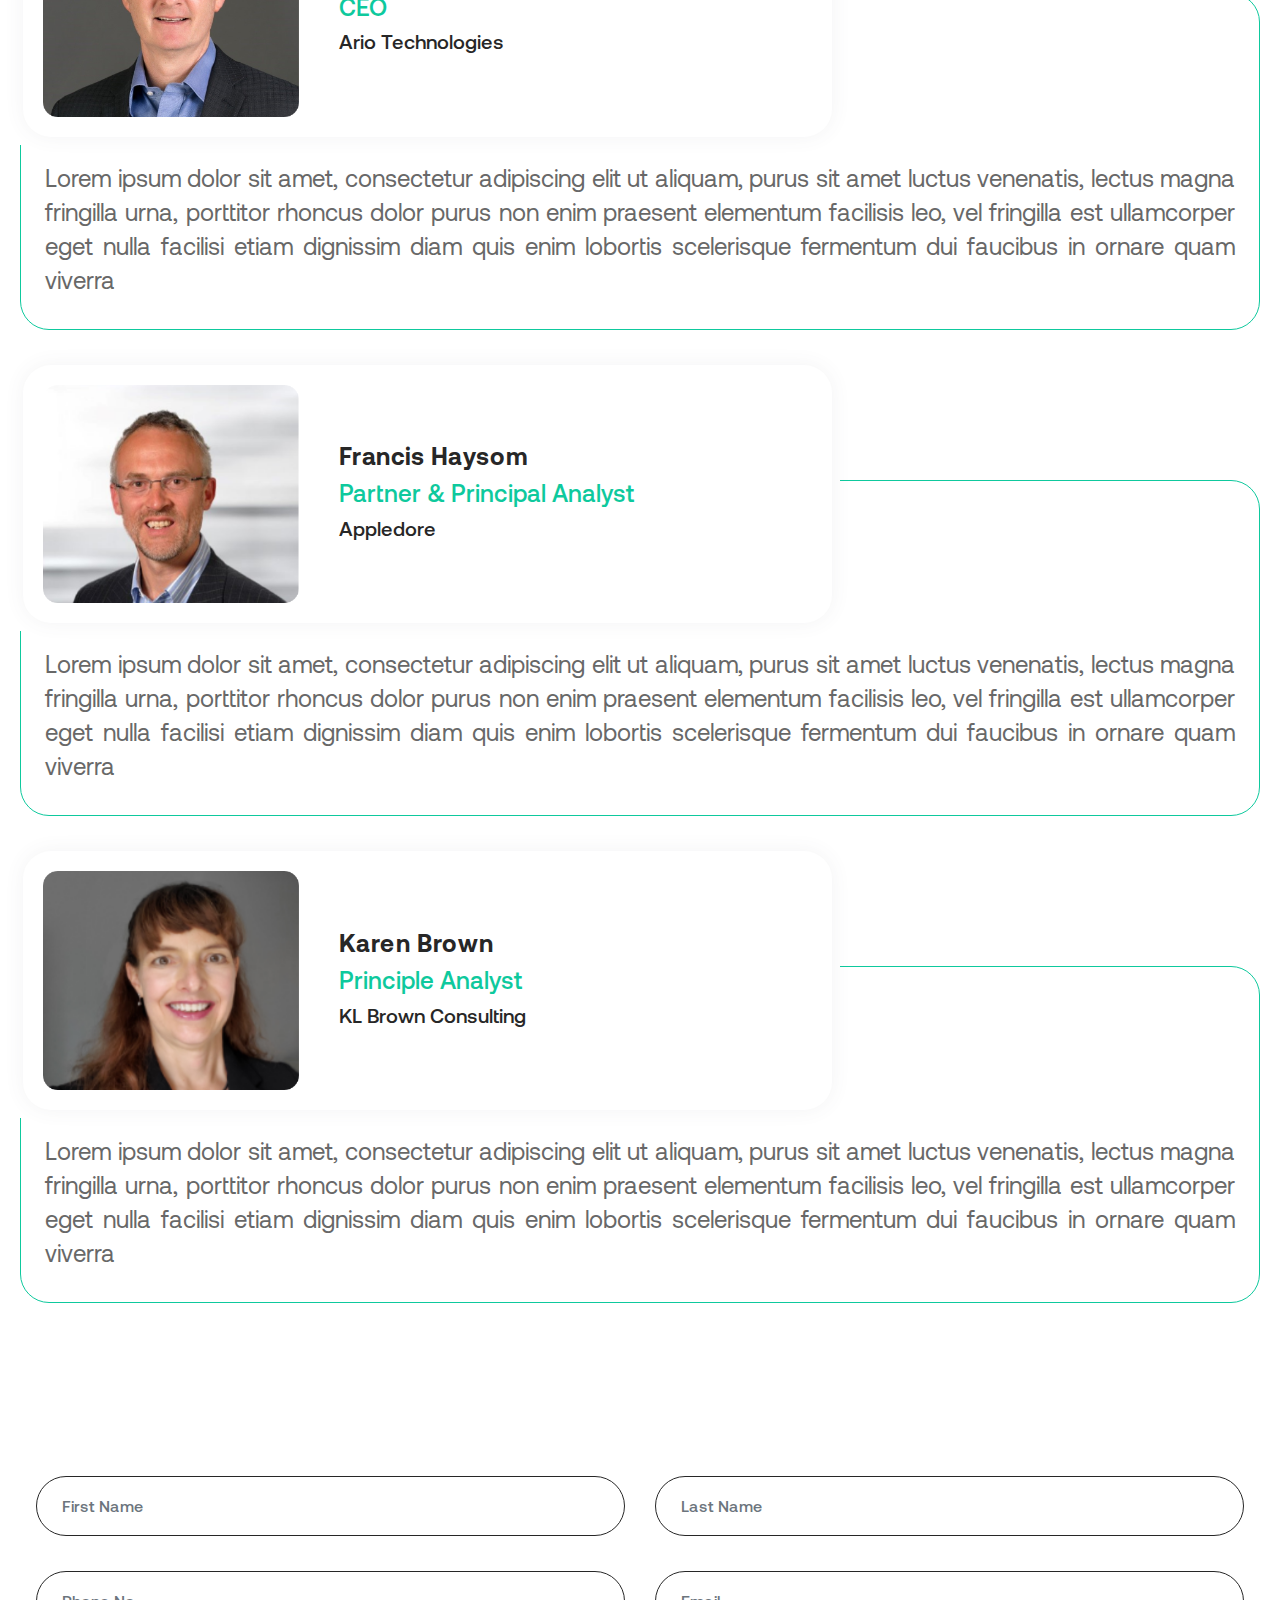
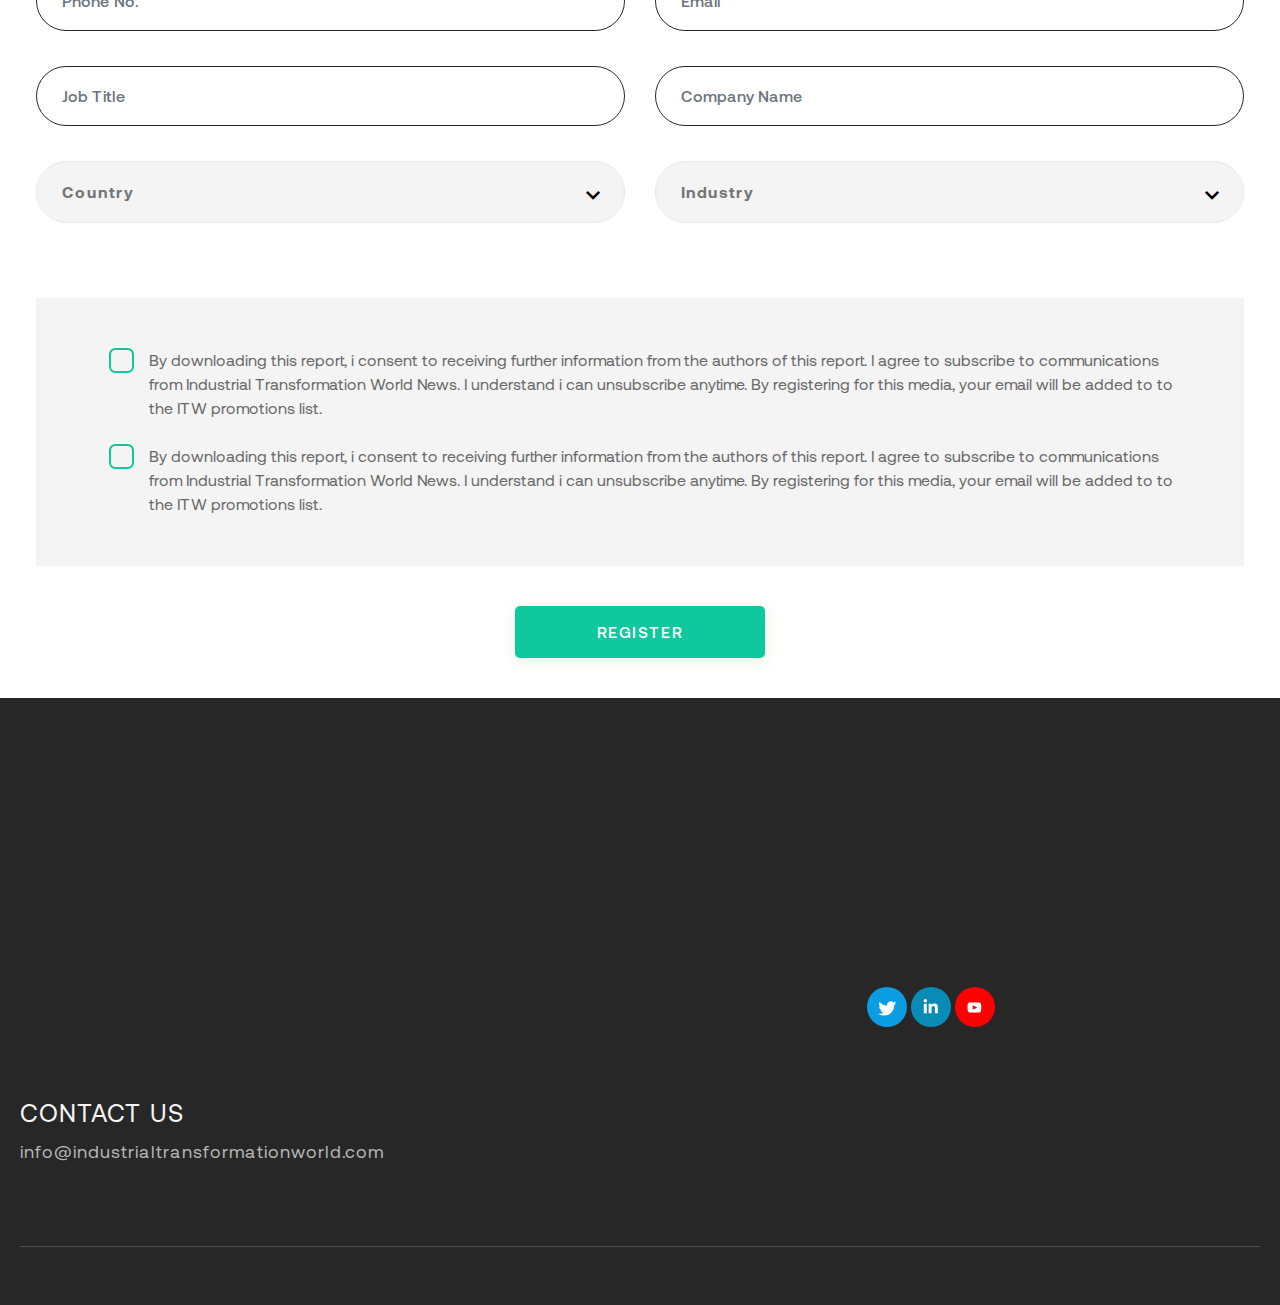
==== commit 80ec7e35: "responsive updated" ====
--- a/index.html
+++ b/index.html
@@ -179,7 +179,7 @@
                 </div>
             </div>
         </div>
-        <div class="col-12 px-5">
+        <div class="col-12 px-lg-5 p-0">
             <div class="webinar-participants-slider featured-companies-slider owl-carousel">
                 <div>
                     <div class="participant-card">
@@ -265,7 +265,7 @@
 <!--Briefing about Seminar-->
 <section id="briefing" class="my-5">
     <div class="wow fadeInUp" data-wow-delay=".2s" style="visibility: visible; animation-delay: 0.2s; animation-name: fadeInUp;">
-        <div class="col-11 mx-auto">
+        <div class="col-lg-11 col-12 mx-auto">
             <h3>Brief about the seminar</h3>
 
             <p style="padding-bottom: 10px;">Will open RAN create an expanded ecosystem of interchangeable RAN vendors,
@@ -288,7 +288,7 @@
             </ul>
 
             <div class="content-video-modal podcast-video my-5">
-                <div class="col-lg-5 col-md-9 col-12 mx-auto">
+                <div class="col-lg-5 col-md-9 col-12 mx-auto px-0">
                     <div class="content-video wow fadeInUp nb-5" data-wow-delay=".4s"
                          style="visibility: visible; animation-delay: 0.4s; animation-name: fadeInUp;">
                         <a href="javascript:;" class="js-video-button" data-video-id="dnaQENt7Mk4">
@@ -320,7 +320,7 @@
 
 <!--NWA Features-->
 <section id="nwa-featuring" class="content-video-modal">
-    <div class="col-md-7 col-11 mx-auto">
+    <div class="col-lg-7 col-12 mx-auto">
         <div class="content-video wow fadeInUp nb-5" data-wow-delay=".4s"
              style="visibility: visible; animation-delay: 0.4s; animation-name: fadeInUp;">
             <a href="javascript:;" class="js-video-button" data-video-id="dnaQENt7Mk4">
@@ -346,7 +346,7 @@
         </div>
         <div class="speakers">
             <div class="speaker-detail">
-                <div class="card-wrapper col-lg-8 col-md-10 col-12">
+                <div class="card-wrapper col-lg-8 col-md-10 col-12 p-md-2 p-0">
                     <div class="speaker-card col-12 mx-auto">
                         <div class="card-body">
                             <div class="row">
@@ -362,7 +362,8 @@
                         </div>
                     </div>
                 </div>
-                <p class="px-4 py-3">Lorem ipsum dolor sit amet, consectetur adipiscing elit ut aliquam, purus sit amet luctus
+
+                <p class="px-md-4 py-3">Lorem ipsum dolor sit amet, consectetur adipiscing elit ut aliquam, purus sit amet luctus
                     venenatis,
                     lectus magna fringilla urna, porttitor rhoncus dolor purus non enim praesent elementum facilisis
                     leo,
@@ -375,7 +376,7 @@
         </div>
         <div class="speakers">
             <div class="speaker-detail">
-                <div class="card-wrapper col-md-8 col-12">
+                <div class="card-wrapper col-md-8 col-12 col-12 p-md-2 p-0">
                     <div class="speaker-card col-12 mx-auto">
                         <div class="card-body">
                             <div class="row">
@@ -391,7 +392,8 @@
                         </div>
                     </div>
                 </div>
-                <p class="px-4 py-3">Lorem ipsum dolor sit amet, consectetur adipiscing elit ut aliquam, purus sit amet luctus
+
+                <p class="px-md-4 py-3">Lorem ipsum dolor sit amet, consectetur adipiscing elit ut aliquam, purus sit amet luctus
                     venenatis,
                     lectus magna fringilla urna, porttitor rhoncus dolor purus non enim praesent elementum facilisis
                     leo,
@@ -404,7 +406,7 @@
         </div>
         <div class="speakers">
             <div class="speaker-detail">
-                <div class="card-wrapper col-md-8 col-12">
+                <div class="card-wrapper col-md-8 col-12 col-12 p-md-2 p-0">
                     <div class="speaker-card col-12 mx-auto">
                         <div class="card-body">
                             <div class="row">
@@ -421,7 +423,8 @@
                         </div>
                     </div>
                 </div>
-                <p class="px-4 py-3">Lorem ipsum dolor sit amet, consectetur adipiscing elit ut aliquam, purus sit amet luctus
+
+                <p class="px-md-4 py-3">Lorem ipsum dolor sit amet, consectetur adipiscing elit ut aliquam, purus sit amet luctus
                     venenatis,
                     lectus magna fringilla urna, porttitor rhoncus dolor purus non enim praesent elementum facilisis
                     leo,
@@ -451,7 +454,7 @@
 
         <form>
 
-            <div class="col-12">
+            <div class="col-12 px-lg-3 px-0">
                 <div class="row">
                     <div class="col-lg-6 col-md-6 col-12">
                         <input type="text" class="form-control" id="firstNameInput" placeholder="First Name">
--- a/css/custom.css
+++ b/css/custom.css
@@ -5,13 +5,22 @@
 section#application-info ul,
 section#application-info table,
 section#briefing p,
-section#briefing ul li{
-    font-size: 22px;
-    line-height: 1.42;
+section#briefing ul li,
+section#about-speakers .speaker-detail p{
+    font-size: 24px;
+    line-height: 34px;
 }
 @media (max-width: 768px){
-    section#course-section p, section#application-info p, section#course-section ul, section#application-info ul, section#application-info table{
-        font-size: 18px;
+    section#course-section p,
+    section#application-info p,
+    section#course-section ul,
+    section#application-info ul,
+    section#application-info table,
+    section#briefing p,
+    section#briefing ul li,
+    section#about-speakers .speaker-detail p{
+        font-size: 18px;
+        line-height: 1.42;
     }
 }
 table{
@@ -515,12 +524,12 @@
         font-size: 40px;
     }
     .webinar-session{
-        font-size: 20px;
-    }
-}
-@media (max-width: 990px) {
+        font-size: 18px;
+    }
+}
+@media (max-width: 1070px) {
     .webinar-session{
-        font-size: 16px;
+        font-size: 14px;
     }
 }
 @media (max-width: 768px) {
@@ -863,15 +872,11 @@
     background-color: #fff;
     margin-top: -10%;
     margin-left: -.5%;
-    padding: 30px;
 }
 .speaker-detail{
     border: 1px solid #0EC99D;
     border-radius: 29px;
 }
-.speaker-detail p{
-    font-size: 24px;
-}
 .speaker-card{
     box-shadow: 0 0 20px rgba(79, 86, 96, 0.07);
     border-radius: 28px;
@@ -882,15 +887,14 @@
     }
 }
 .speaker-info h3{
-    font-size: 30px;
+    font-size: 24px;
     font-weight: bold;
-    padding-bottom: 31px !important;
 }
 .speaker-info h4{
-    font-size: 26px;
+    font-size: 24px;
 }
 .speaker-info h5{
-    font-size: 24px;
+    font-size: 20px;
 }
 @media (max-width: 575px){
     .speaker-info h3{
@@ -939,15 +943,22 @@
 }
 
 
-@media (max-width: 575.98px){
-    .webinar-participants-slider button.owl-prev{
-        position: absolute;
-        left: 75% !important;
-    }
-}
-@media (max-width: 450px){
-    .webinar-participants-slider button.owl-prev{
-        position: absolute;
-        left: 68% !important;
-    }
-}
+/*Changes according to UKindia page*/
+.section-title h5{
+    font-size: 16px;
+    line-height: 41px;
+}
+.section-title h2{
+    font-size: 40px;
+    line-height: 42px;
+}
+.participant-info h3{
+    font-size: 24px;
+    line-height: 26px;
+}
+.participant-info h4, .participant-info p{
+    font-size: 14px;
+    line-height: 16px;
+}
+
+
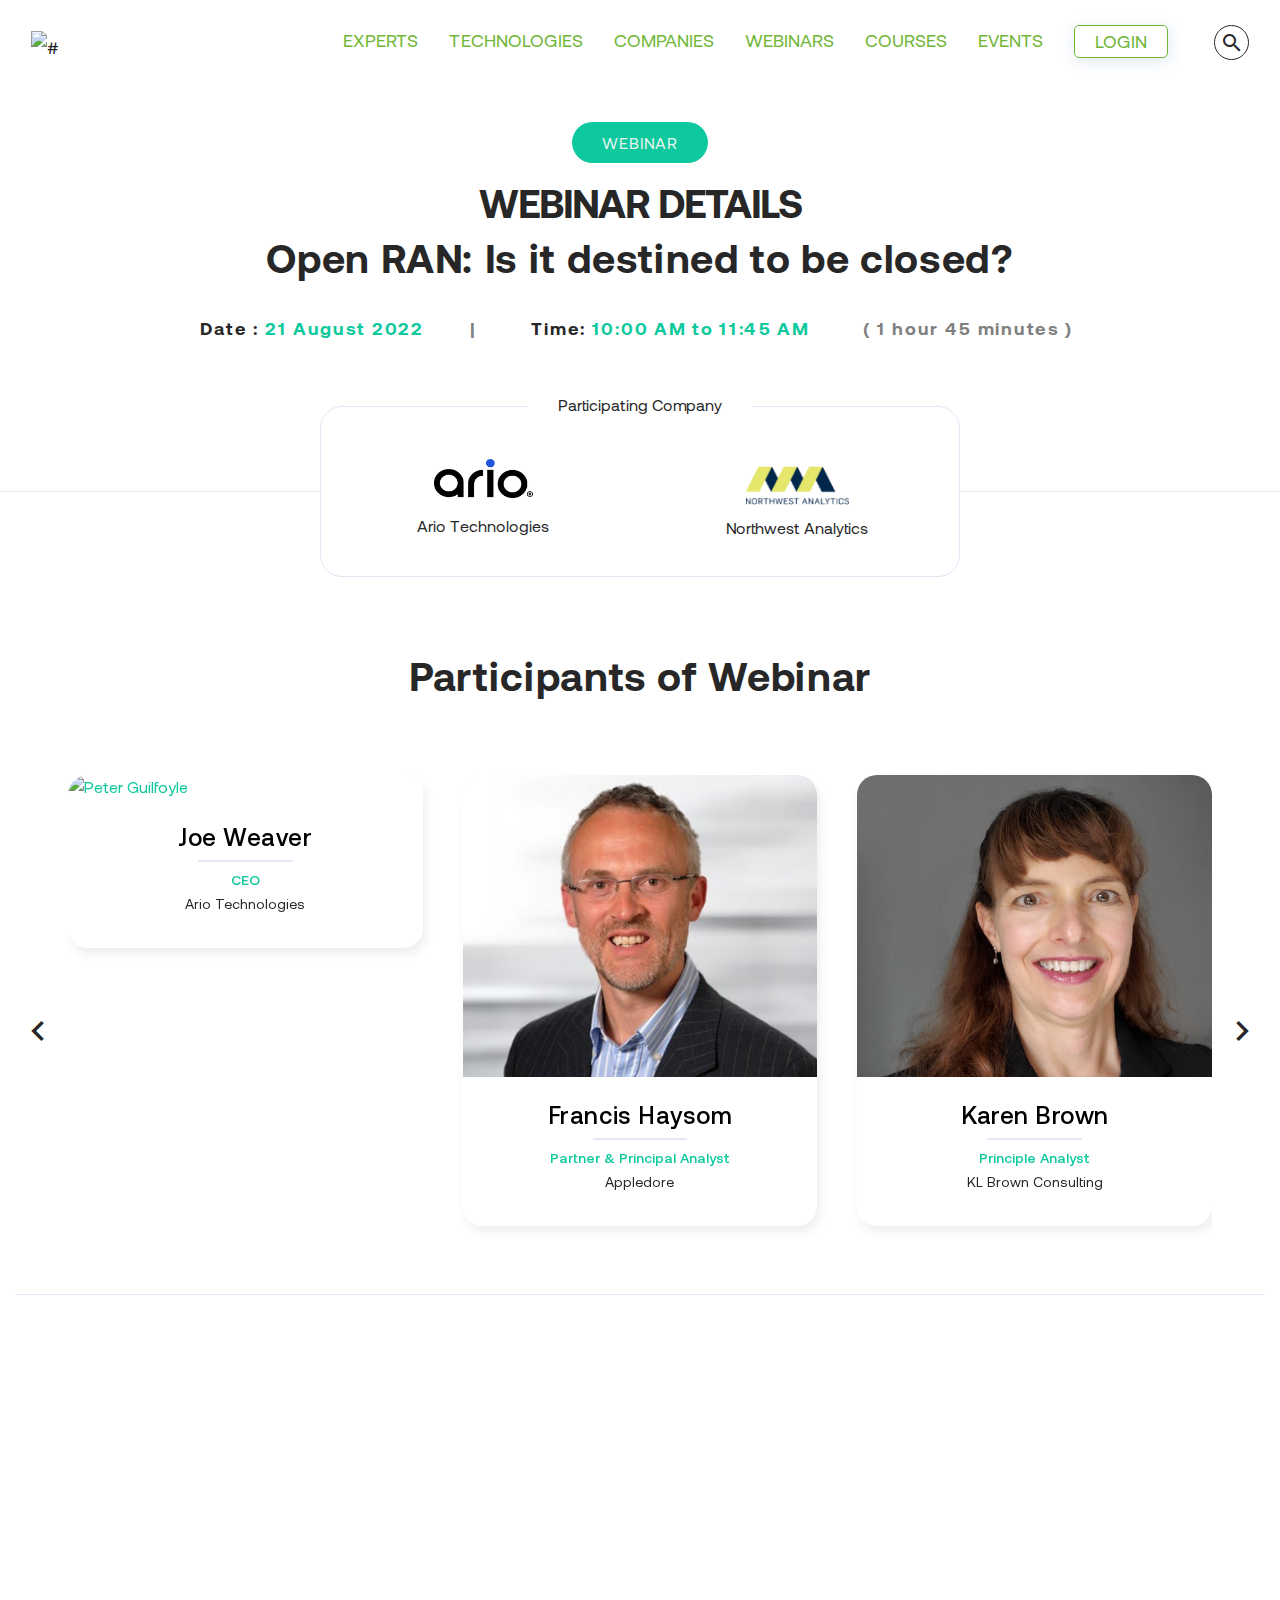
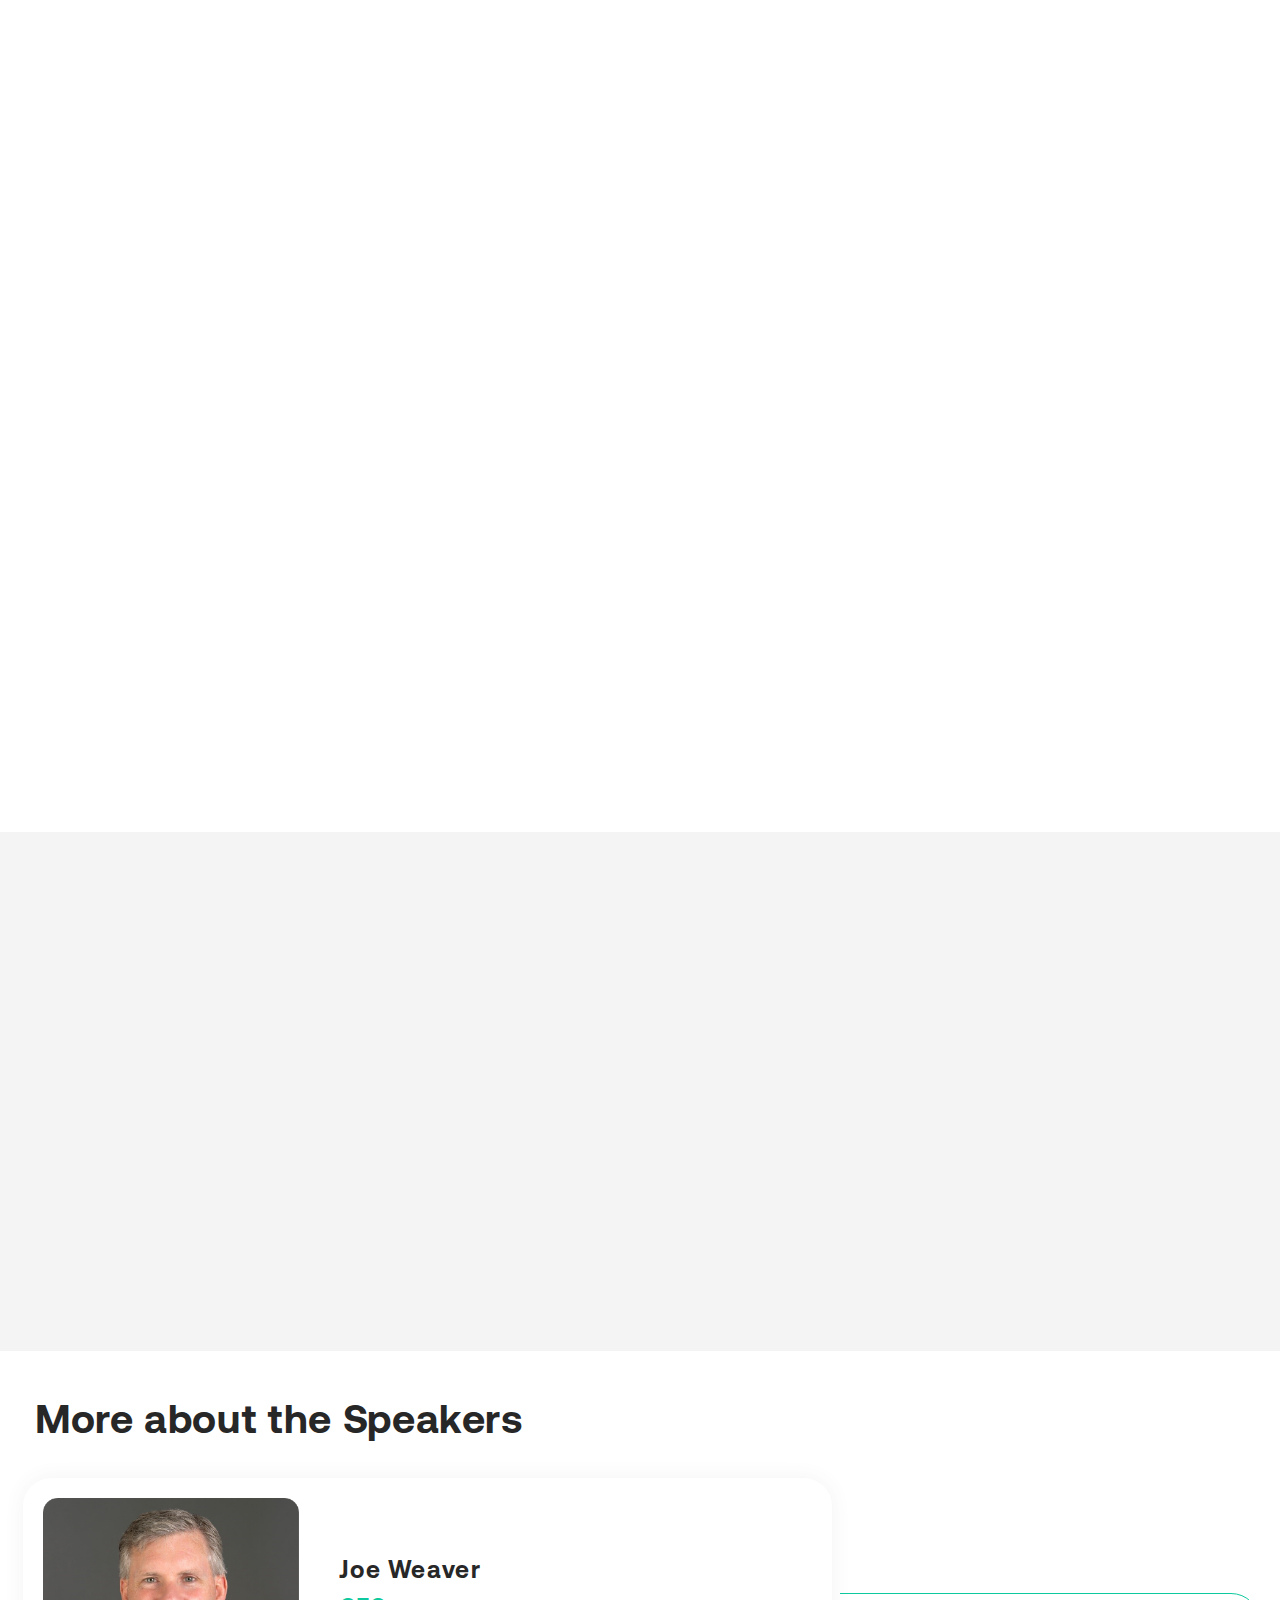
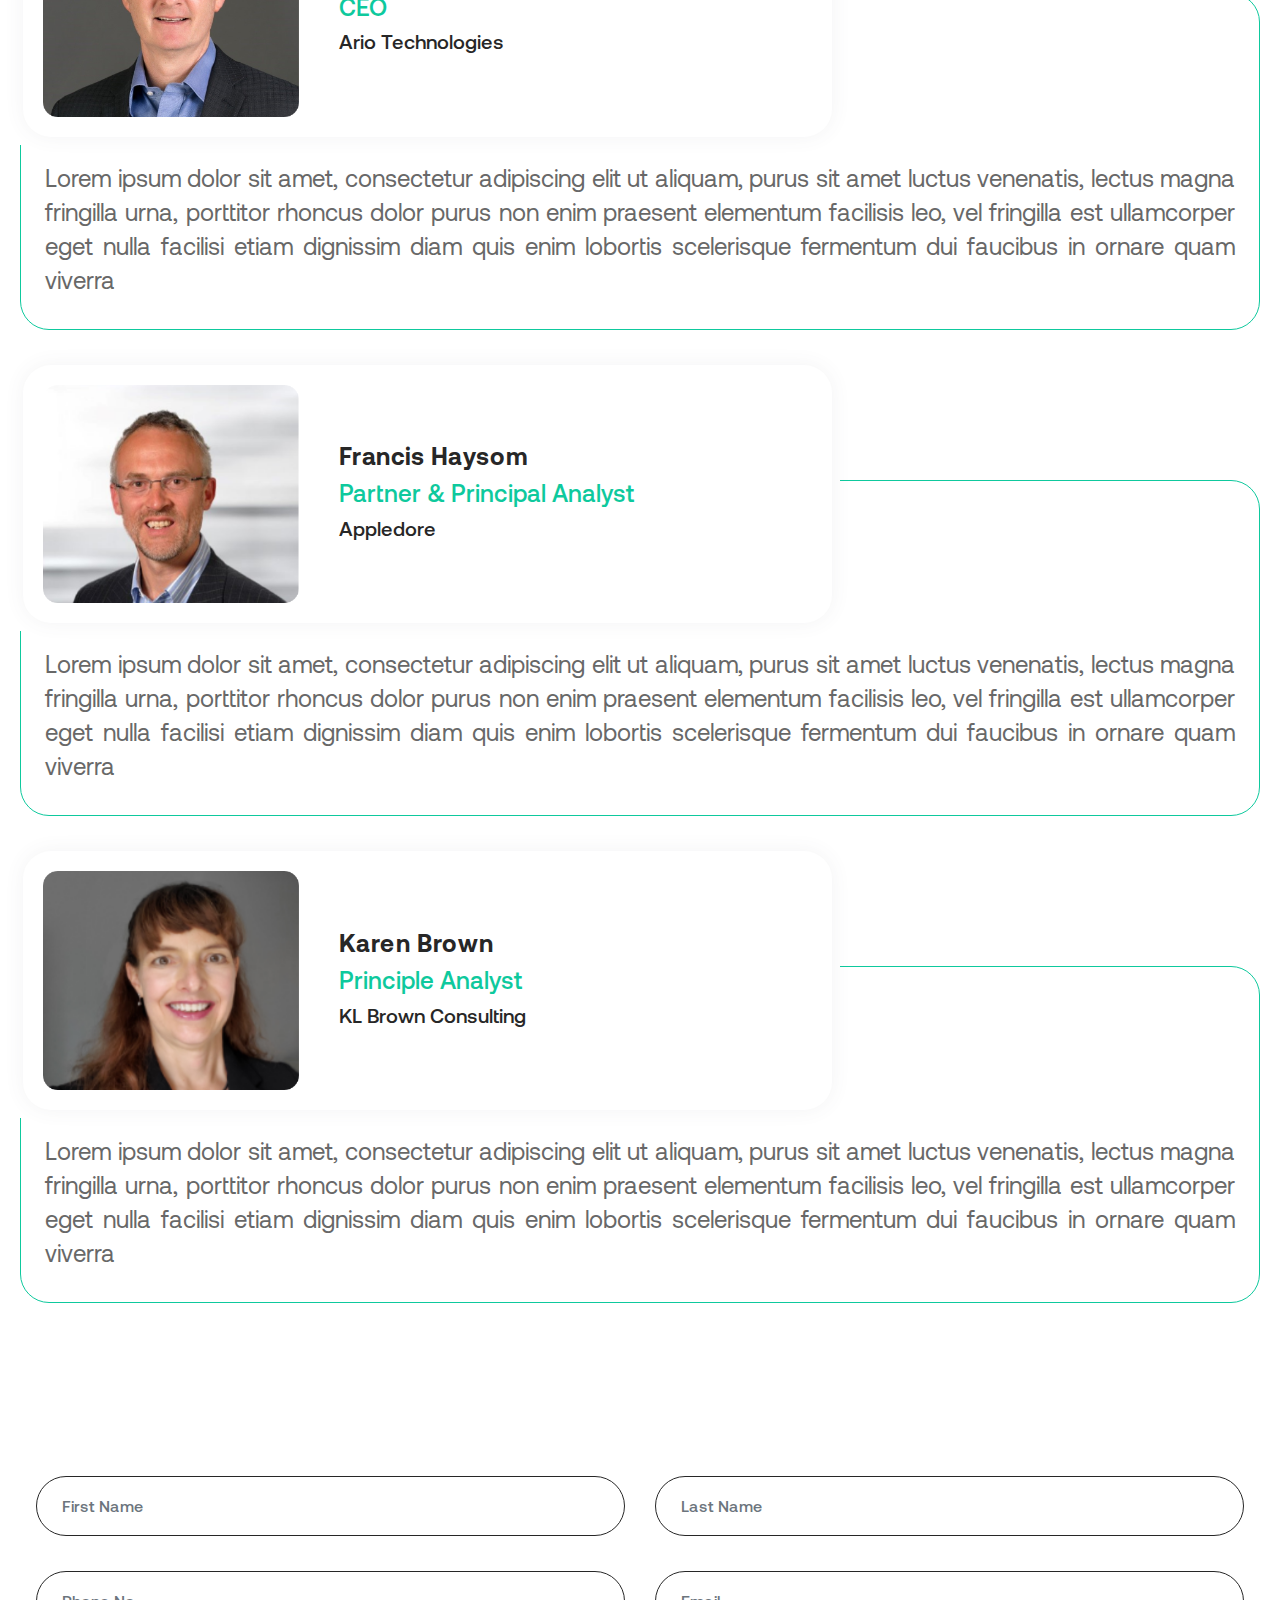
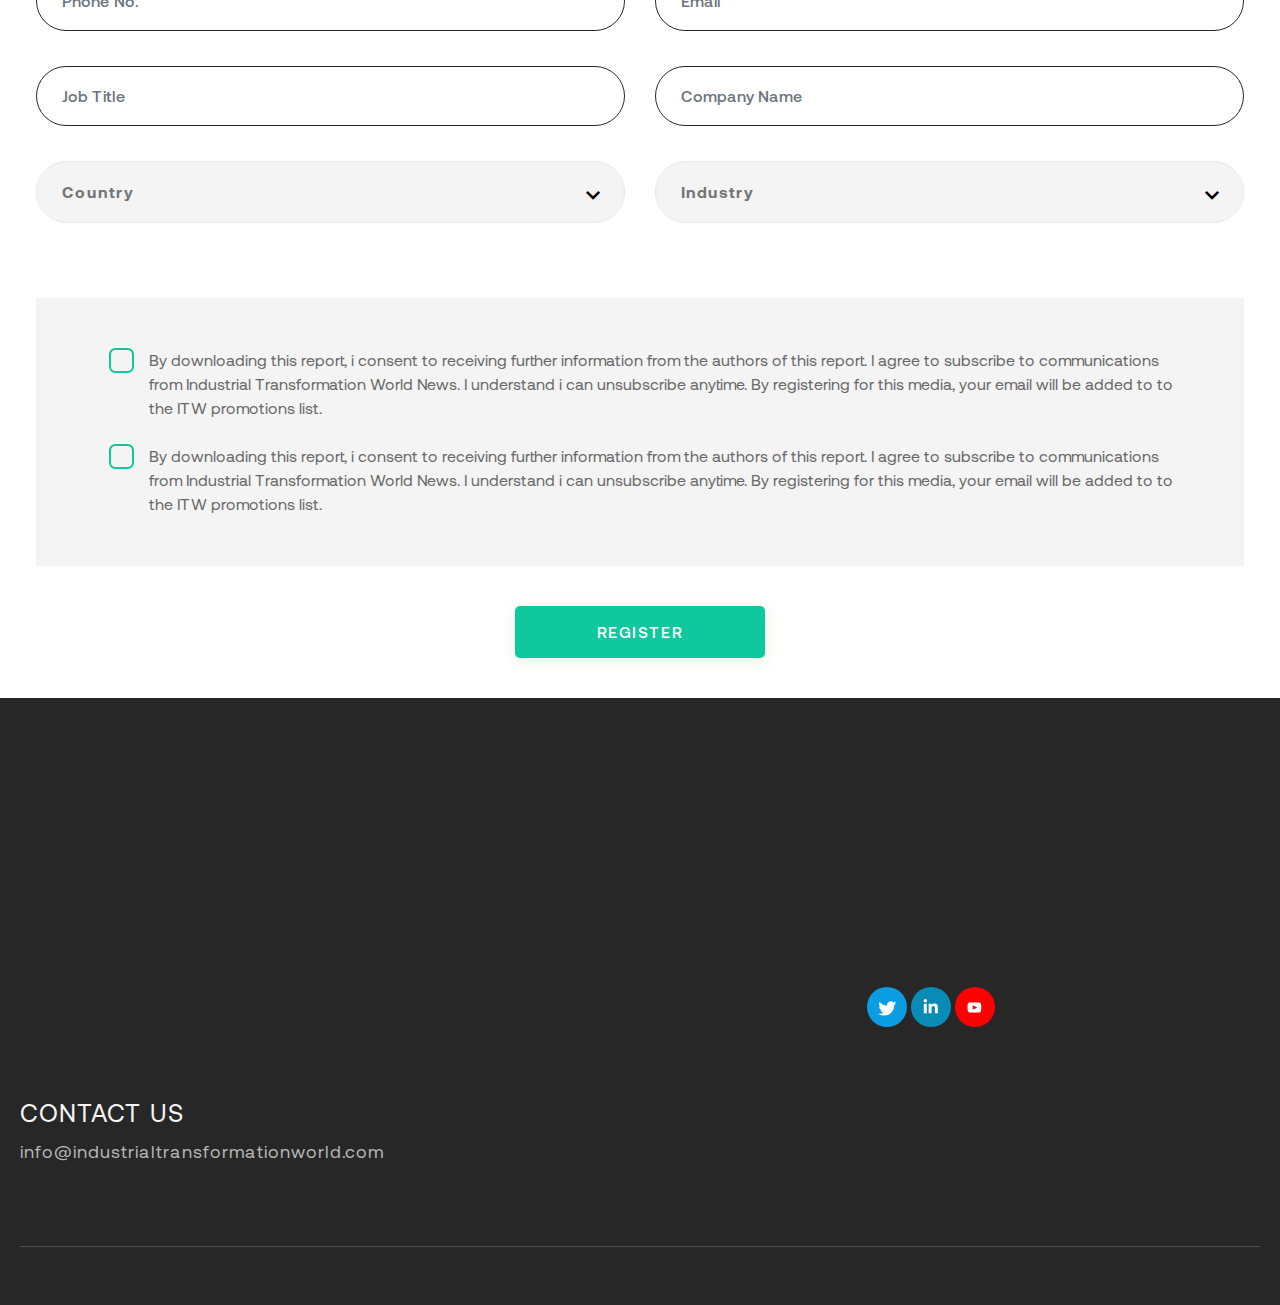
==== commit aa785be6: "webinar text padding updated" ====
--- a/index.html
+++ b/index.html
@@ -95,7 +95,7 @@
 <section id="webinar">
     <div class="container">
         <div class="row pt-5 justify-content-center">
-            <div class="col-12 p-0">
+            <div class="col-12">
                 <!-- webinar-title section -->
                 <div class="section-title wow fadeInUp" data-wow-delay=".2s"
                      style="visibility: visible; animation-delay: 0.2s; animation-name: fadeInUp;">
@@ -108,7 +108,7 @@
 
     <!--Webinar Session details    -->
     <div class="webinar-session-details">
-        <div class="col-12 p-0">
+        <div class="col-12">
             <div class="section-title pb-4 wow fadeInUp" data-wow-delay=".2s" style="visibility: visible; animation-delay: 0.2s; animation-name: fadeInUp;">
                 <h3>Open RAN: Is it destined to be closed?</h3>
                 <div class="webinar-session">
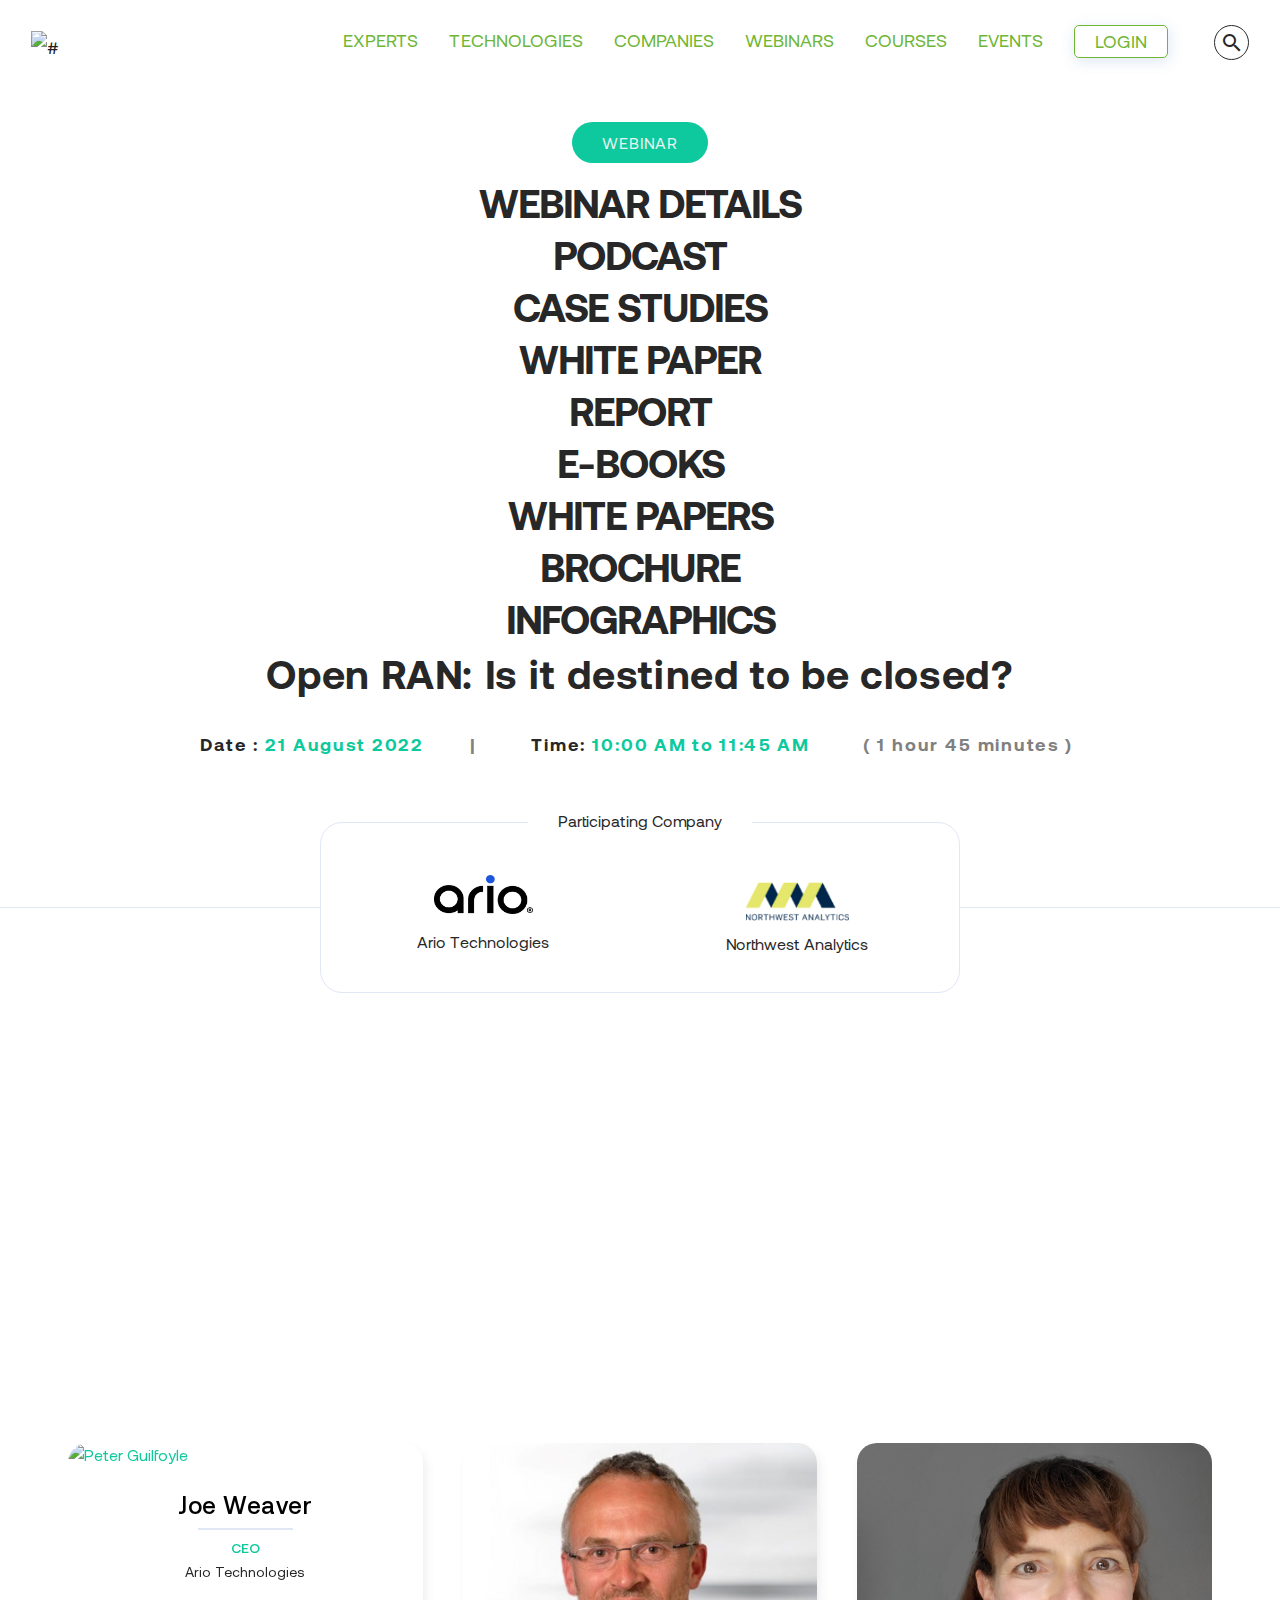
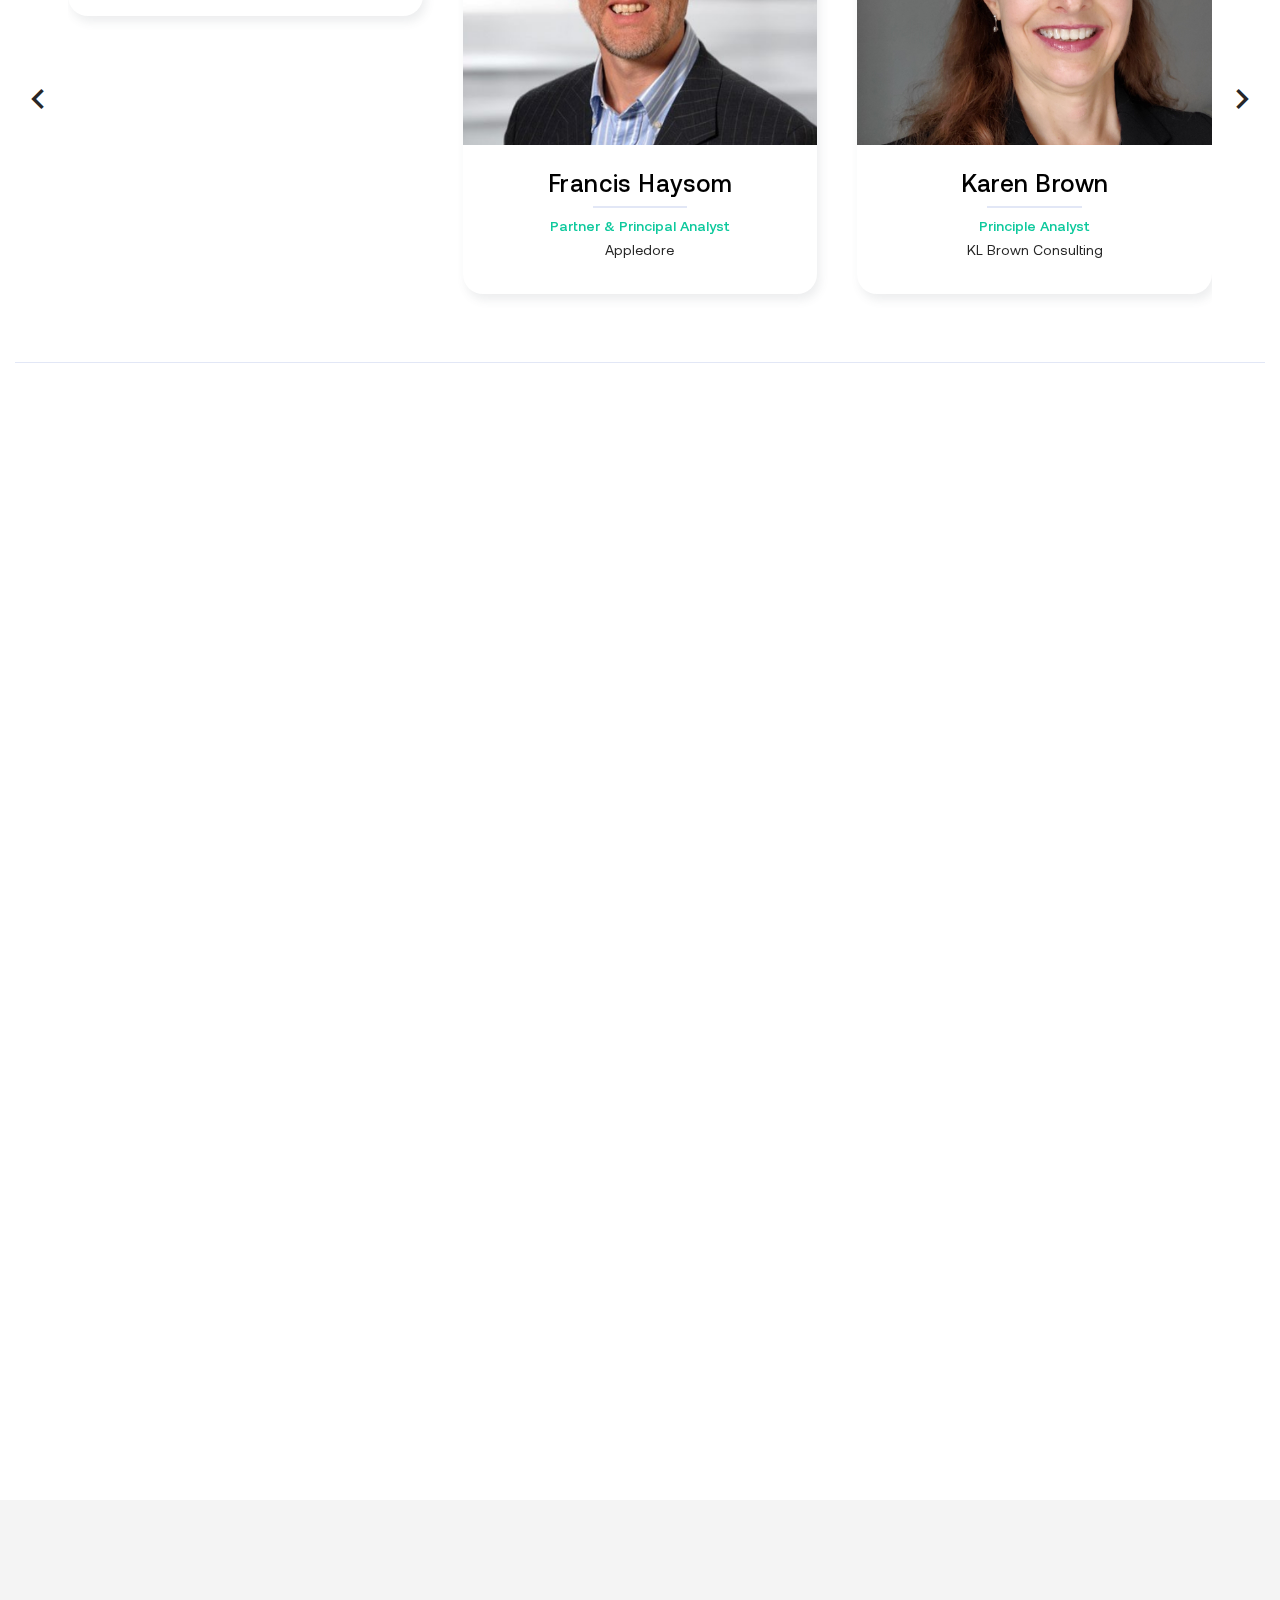
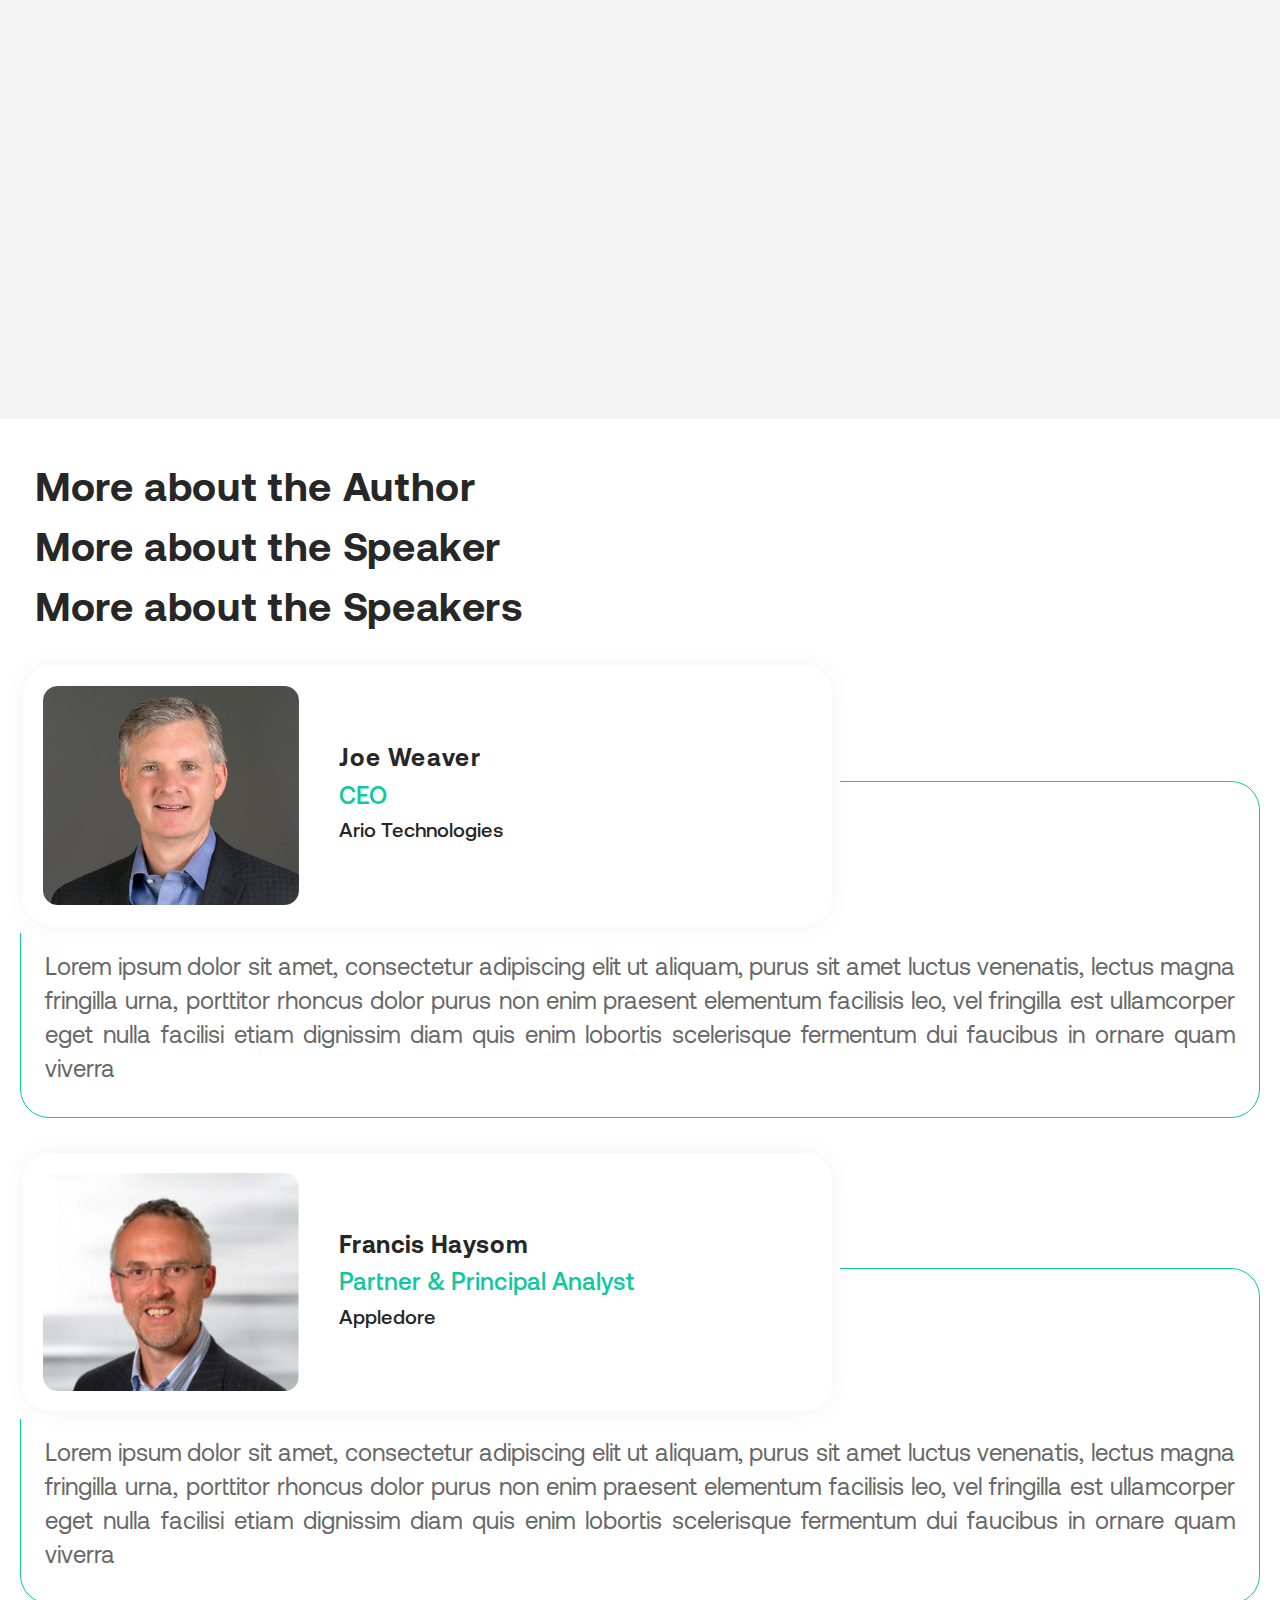
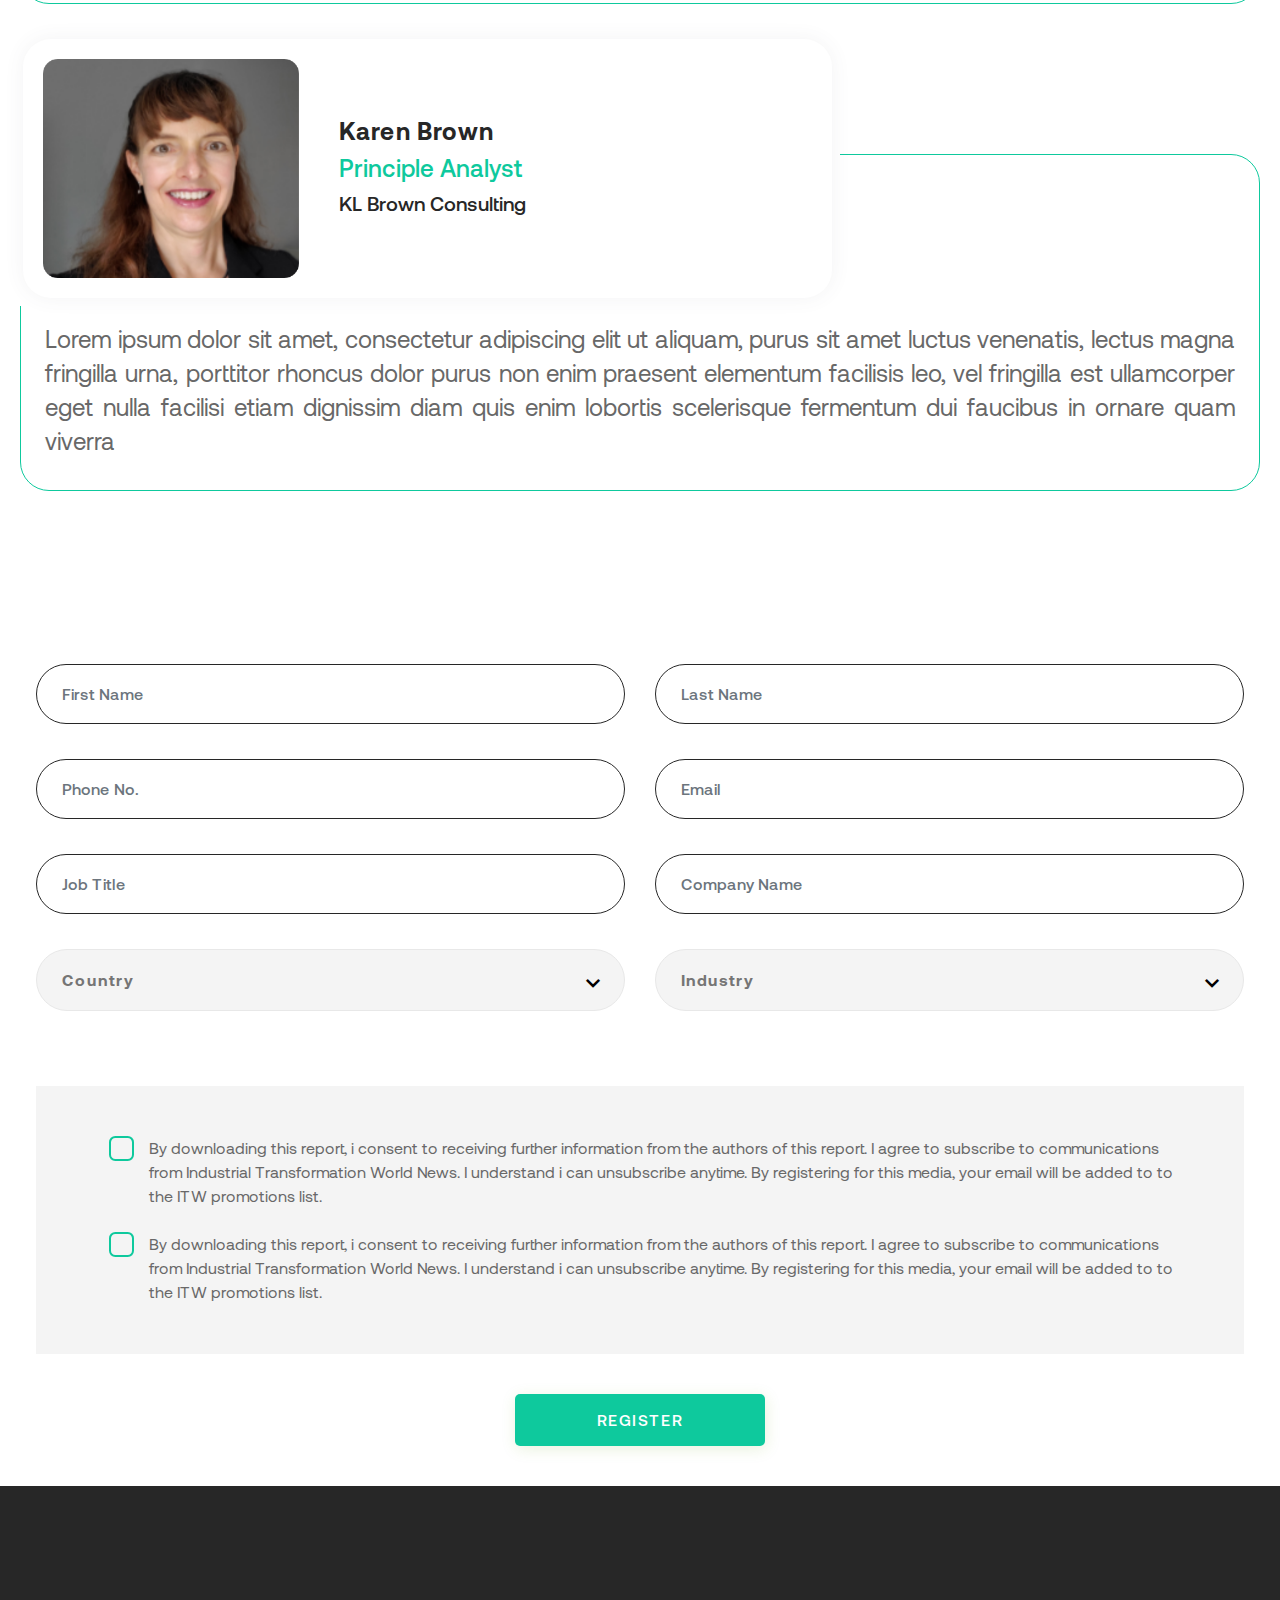
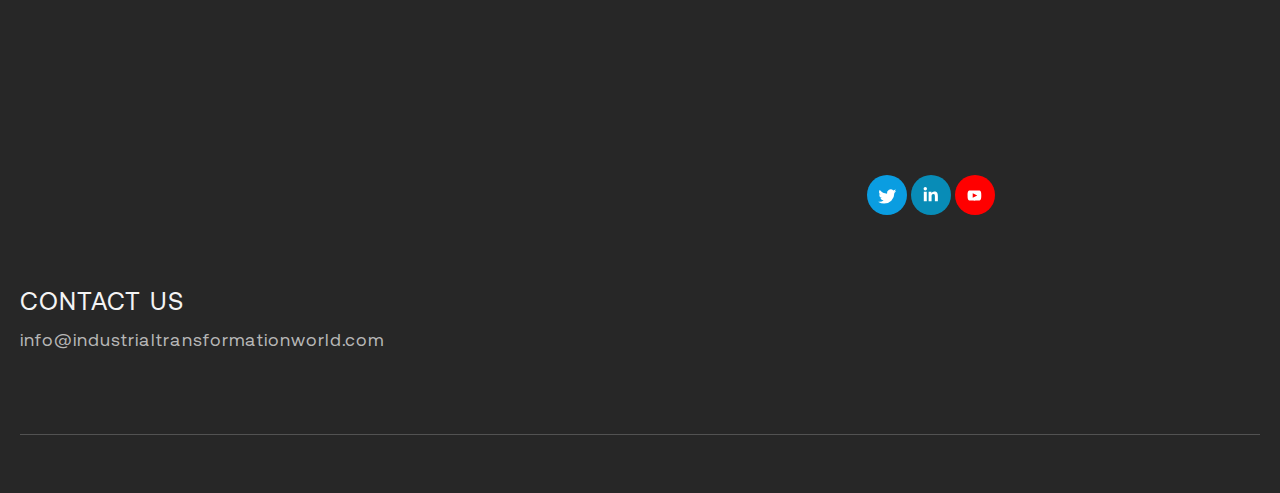
==== commit 795b9c67: "updated" ====
--- a/index.html
+++ b/index.html
@@ -35,6 +35,8 @@
     <b><p style="color: #000;">Please wait...</p></b>
 </div>
 <body>
+
+<!--Header/Navbar-->
 <section id="webinarHeader">
     <!--    Nav Bar   -->
     <nav class="navbar navbar-expand-xl navbar-light bg-light">
@@ -91,7 +93,7 @@
 
 </section>
 
-<!--Webinar Details-->
+<!--Webinar Details Section-->
 <section id="webinar">
     <div class="container">
         <div class="row pt-5 justify-content-center">
@@ -101,6 +103,14 @@
                      style="visibility: visible; animation-delay: 0.2s; animation-name: fadeInUp;">
                     <h5>Webinar</h5>
                     <h2>Webinar Details</h2>
+                    <h2>Podcast</h2>
+                    <h2>Case Studies</h2>
+                    <h2>White Paper</h2>
+                    <h2>Report</h2>
+                    <h2>E-books</h2>
+                    <h2>White Papers</h2>
+                    <h2>Brochure</h2>
+                    <h2>Infographics</h2>
                 </div>
             </div>
         </div>
@@ -111,6 +121,7 @@
         <div class="col-12">
             <div class="section-title pb-4 wow fadeInUp" data-wow-delay=".2s" style="visibility: visible; animation-delay: 0.2s; animation-name: fadeInUp;">
                 <h3>Open RAN: Is it destined to be closed?</h3>
+
                 <div class="webinar-session">
                     <div class="row justify-content-center m-0">
                         <div class="col-lg-3 col-md-4 col-12 pr-md-2 text-lg-right">
@@ -167,15 +178,17 @@
     </div>
 </section>
 
-
-<!--Webinar Participants-->
+<!--Webinar Participants Section-->
 <section class="webinar-participants featured-resources my-5">
     <div class="container">
-        <div class="">
+        <div>
             <div class="col-12">
-                <!-- recommended-software-title section -->
-                <div class="section-title wow fadeInUp" data-wow-delay=".2s" style="visibility: visible; animation-delay: 0.2s; animation-name: fadeInUp;">
+                <div class="section-title wow fadeInUp" data-wow-delay=".2s"
+                     style="visibility: visible; animation-delay: 0.2s; animation-name: fadeInUp;">
                     <h3>Participants of Webinar</h3>
+                    <h3>Participant of Webinar</h3>
+                    <h3>Author</h3>
+                    <h3>Speaker</h3>
                 </div>
             </div>
         </div>
@@ -259,10 +272,12 @@
     </div>
 </section>
 
+<!--Section Divider Line-->
 <div class="col-12">
     <div class="section-divider"></div>
 </div>
-<!--Briefing about Seminar-->
+
+<!--Briefing about Seminar Section-->
 <section id="briefing" class="my-5">
     <div class="wow fadeInUp" data-wow-delay=".2s" style="visibility: visible; animation-delay: 0.2s; animation-name: fadeInUp;">
         <div class="col-lg-11 col-12 mx-auto">
@@ -318,7 +333,7 @@
     </div>
 </section>
 
-<!--NWA Features-->
+<!--NWA Features Section-->
 <section id="nwa-featuring" class="content-video-modal">
     <div class="col-lg-7 col-12 mx-auto">
         <div class="content-video wow fadeInUp nb-5" data-wow-delay=".4s"
@@ -339,9 +354,12 @@
     </div>
 </section>
 
+<!--More About the Speaker Section-->
 <section id="about-speakers">
     <div class="container">
         <div class="col-12">
+            <h3>More about the Author</h3>
+            <h3>More about the Speaker</h3>
             <h3>More about the Speakers</h3>
         </div>
         <div class="speakers">
@@ -438,7 +456,7 @@
     </div>
 </section>
 
-
+<!--Form Section-->
 <section id="form">
     <div class="container">
         <div class="row justify-content-center">
